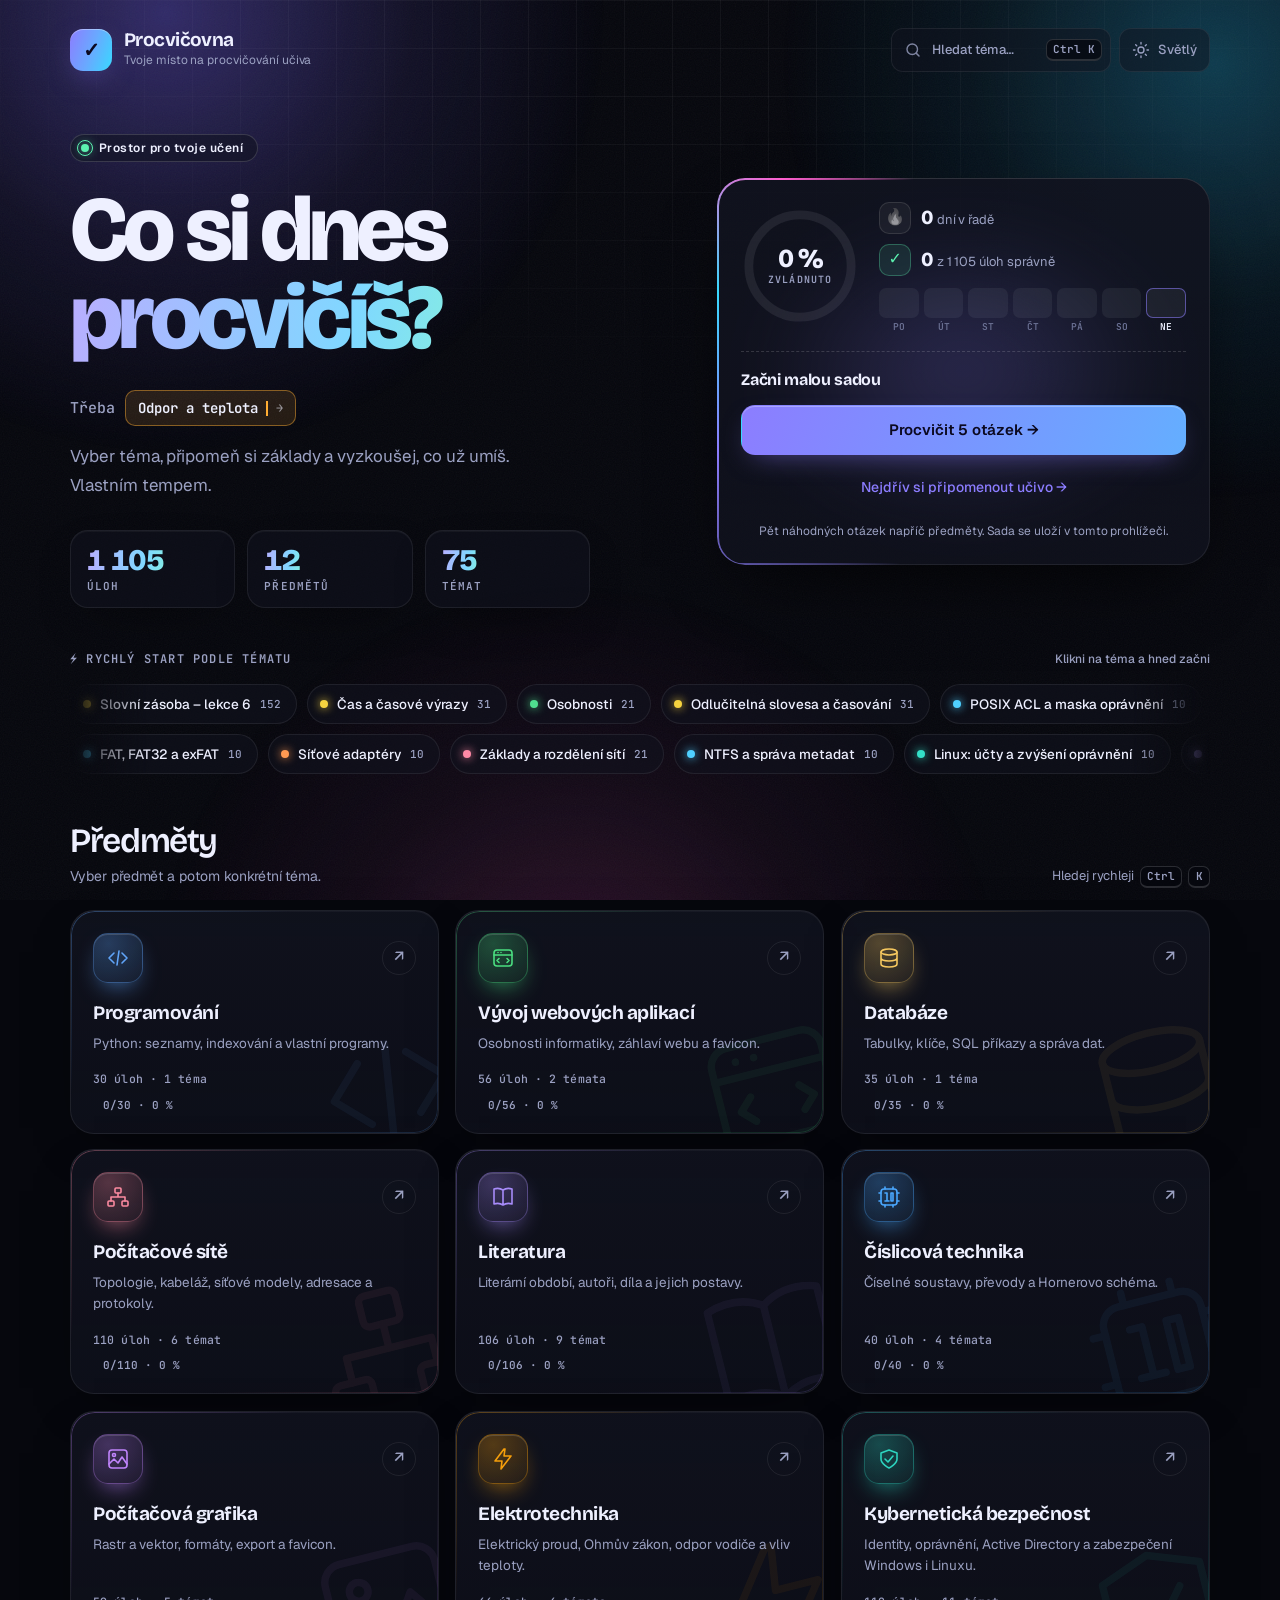
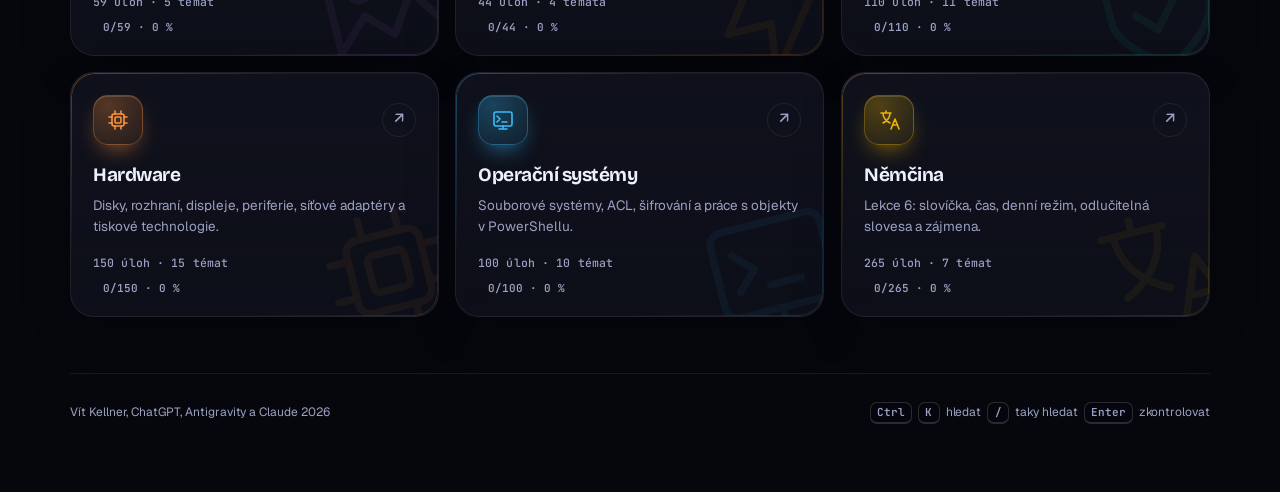
==== index.html @ 478e9e3a "Redesign: vzhled Aurora, pokrok, denní série, rychlý start a paleta Ctrl+K - Nový vzhled (appearance" ====
<!doctype html>
<html lang="cs">
<head>
  <meta charset="utf-8">
  <meta name="viewport" content="width=device-width, initial-scale=1">
  <meta name="theme-color" content="#06070d">
  <meta name="description" content="Procvičovna – procvičování školního učiva: programování, sítě, databáze, elektrotechnika, literatura, němčina a další.">
  <meta name="application-name" content="Procvičovna">
  <link rel="icon" href="favicon.svg?v=2" type="image/svg+xml">
  <link rel="preconnect" href="https://fonts.googleapis.com">
  <link rel="preconnect" href="https://fonts.gstatic.com" crossorigin>
  <link href="https://fonts.googleapis.com/css2?family=Bricolage+Grotesque:opsz,wght@12..96,500..800&family=Geist:wght@400..700&family=JetBrains+Mono:wght@400;500;600;700&display=swap" rel="stylesheet">
  <title>Procvičovna</title>
  <style>
    :root{
      --bg:#0d1117; --panel:#141a23; --panel2:#10151d; --code:#090d13; --line:#252d3a; --line2:#36415a;
      --text:#e8ecf2; --muted:#9ba6b6; --accent:#6cb6ff; --ink:#06121f;
      --good:#4cc38a; --bad:#ff7b8a; --warn:#f0c674;
      --good-bg:#0b231c; --good-border:#2a6a51; --bad-bg:#281019; --bad-border:#6b3040;
      --hover:#1b2431; --hover-border:#4a5872; --accent-hover:#8ac6ff; --input-focus:rgba(108,182,255,.15);
      --sans:"IBM Plex Sans",system-ui,-apple-system,"Segoe UI",sans-serif;
      --mono:"JetBrains Mono",ui-monospace,SFMono-Regular,Menlo,Consolas,monospace;
    }
    :root[data-theme="light"]{
      --bg:#f5f7fa; --panel:#ffffff; --panel2:#eef2f7; --code:#f8fafc; --line:#d8dee8; --line2:#b7c1d0;
      --text:#182230; --muted:#5e6a7a; --accent:#2563eb; --ink:#ffffff;
      --good:#16834f; --bad:#c6283d; --warn:#946200;
      --good-bg:#eaf8f0; --good-border:#82caa4; --bad-bg:#fff0f2; --bad-border:#e8a4ae;
      --hover:#f0f4fa; --hover-border:#8ea0b9; --accent-hover:#1d4ed8; --input-focus:rgba(37,99,235,.14);
    }
    .card[data-subject="Programování"]{--subject-color:#60a5fa}.card[data-subject="Vývoj webových aplikací"]{--subject-color:#4ade80}.card[data-subject="Databáze"]{--subject-color:#f6c85f}.card[data-subject="Počítačové sítě"]{--subject-color:#fb8aa0}.card[data-subject="Literatura"]{--subject-color:#a78bfa}.card[data-subject="Číslicová technika"]{--subject-color:#4aa8ff}.card[data-subject="Počítačová grafika"]{--subject-color:#c084fc}.card[data-subject="elektrotechnika"]{--subject-color:#f59e0b}
    *{box-sizing:border-box}
    html{scroll-behavior:smooth}
    body{margin:0;background:var(--bg);color:var(--text);font:400 16px/1.6 var(--sans);min-height:100vh;-webkit-font-smoothing:antialiased;-webkit-text-size-adjust:100%}
    button,input,select,textarea{font:inherit;color:inherit}
    :focus-visible{outline:2px solid var(--accent);outline-offset:2px}
    button{cursor:pointer;border:1px solid var(--line2);background:var(--panel);border-radius:10px;padding:9px 15px;font-weight:500;transition:background .15s,border-color .15s;touch-action:manipulation}
    button:hover{background:var(--hover);border-color:var(--hover-border)}
    button.primary{background:var(--accent);border-color:var(--accent);color:var(--ink);font-weight:600}
    button.primary:hover{background:var(--accent-hover)}
    button.ghost{background:transparent}
    .wrap{max-width:960px;margin:0 auto;padding:24px 20px 60px}
    .topbar{display:flex;align-items:center;justify-content:space-between;gap:16px;margin-bottom:28px}
    .brand{display:flex;align-items:center;gap:12px;cursor:pointer}
    .brand-mark{width:38px;height:38px;border-radius:10px;display:grid;place-items:center;background:var(--accent);color:var(--ink);font:700 15px var(--mono)}
    .brand-name{font-size:18px;font-weight:600}.brand-sub{font-size:13px;color:var(--muted)}
    .hero{padding:32px 0 8px}
    .hero h1{font-size:clamp(30px,5vw,46px);line-height:1.1;letter-spacing:-.02em;font-weight:600;margin:0 0 14px;max-width:20ch}
    .hero p{font-size:17px;color:var(--muted);max-width:56ch;margin:0}
    .hero-actions{margin-top:22px}
    .stats{display:flex;gap:28px;flex-wrap:wrap;margin-top:26px;padding-top:20px;border-top:1px solid var(--line)}
    .stat strong{font:600 26px var(--mono);margin-right:8px}.stat span{font-size:14px;color:var(--muted)}
    .section{margin-top:34px}.section-head{margin-bottom:14px}.section h2{margin:0;font-size:20px;font-weight:600}.section-head p{margin:4px 0 0;color:var(--muted);font-size:14px}
    .cards{display:grid;grid-template-columns:repeat(auto-fit,minmax(260px,1fr));gap:14px}
    .card{text-align:left;border:1px solid var(--line);border-top:3px solid var(--subject-color, var(--accent));background:var(--panel);border-radius:14px;padding:20px;display:block;width:100%;transition:border-color .15s,background .15s,transform .15s}
    .card:hover{border-color:var(--subject-color, var(--accent));background:var(--panel);transform:translateY(-1px)}
    .card-icon{font:600 20px var(--mono);color:var(--subject-color, var(--accent));margin-bottom:12px}
    .card-meta{color:var(--muted)}
    .card h3{margin:0;font-size:18px;font-weight:600}.card p{margin:6px 0 0;color:var(--muted);font-size:14px;font-weight:400}.card .card-meta{margin-top:14px;font-size:13px;color:var(--muted);font-weight:400}
    .hidden{display:none!important}
    .study-shell{border:1px solid var(--line);border-radius:14px;background:var(--panel2);overflow:visible}
    .study-header{padding:20px;border-bottom:1px solid var(--line);background:var(--panel)}
    .crumbs{display:flex;align-items:center;gap:8px;flex-wrap:wrap;color:var(--muted);font-size:13px;margin-bottom:8px}.crumbs strong{color:var(--text);font-weight:500}.crumbs .sep{opacity:.5}
    .study-title h2{margin:0;font-size:24px;font-weight:600}.study-title p{margin:4px 0 0;color:var(--muted);font-size:14px}
    .filters{display:grid;grid-template-columns:repeat(auto-fit,minmax(170px,1fr));gap:10px;margin-top:16px}
    select{background:var(--code);border:1px solid var(--line2);border-radius:10px;padding:9px 11px}
    .pool-bar{display:flex;gap:10px;align-items:center;flex-wrap:wrap;margin-top:14px}.pool-bar label{font-size:14px;color:var(--muted)}.pool-info{font-size:13px;color:var(--muted);flex-basis:100%}
    .tools{display:flex;gap:8px;flex-wrap:wrap;margin-top:14px}
    .study-body{padding:20px}
    .empty{padding:56px 20px;text-align:center;color:var(--muted);border:1px dashed var(--line2);border-radius:10px}
    .exercise{border:1px solid var(--line);border-radius:14px;background:var(--panel);margin-bottom:18px}
    .exercise-head{display:flex;justify-content:space-between;gap:14px;padding:16px 20px 12px;align-items:flex-start}
    .exercise-number{color:var(--muted);font-size:13px;margin-bottom:2px}
    .exercise-body{padding:0 20px 20px}
    .question-figure{margin:16px 0 18px;padding:10px;border:1px solid var(--line);border-radius:12px;background:var(--code)}.question-figure img{display:block;width:100%;max-width:100%;height:auto;border-radius:8px}.question-figure figcaption{margin-top:8px;color:var(--muted);font-size:12px;line-height:1.45}
    .question{font-size:16.5px;line-height:1.8;white-space:pre-wrap;max-width:68ch}
    code{font-family:var(--mono);font-size:.88em;background:var(--code);border:1px solid var(--line);border-radius:6px;padding:1px 6px;color:#cfe6ff;white-space:pre-wrap}
    pre.code-block{font:13.5px/1.6 var(--mono);background:var(--code);border:1px solid var(--line);border-radius:10px;padding:12px 14px;margin:10px 0;overflow-x:auto;white-space:pre}
    .answer-input{width:100%;min-height:110px;margin-top:16px;background:var(--code);border:1px solid var(--line2);border-radius:10px;padding:12px 14px;resize:vertical}
    input.answer-input{min-height:0}
    .answer-input:focus{border-color:var(--accent);outline:none;box-shadow:0 0 0 3px var(--input-focus)}
    .code{font-family:var(--mono);font-size:14px;line-height:1.65;tab-size:4}

    .choices{display:grid;gap:8px;margin-top:16px;max-width:68ch}
    .choice{display:flex;gap:12px;align-items:flex-start;padding:11px 14px;border:1px solid var(--line);border-radius:10px;background:var(--panel2);cursor:pointer;transition:border-color .15s}
    .choice:hover{border-color:var(--line2)}.choice:has(input:checked){border-color:var(--accent);background:color-mix(in srgb, var(--accent) 9%, var(--panel2))}
    .scenario-box{margin-top:16px;max-width:760px;padding:14px 16px;border:1px solid var(--line2);border-left:3px solid var(--accent);border-radius:12px;background:var(--panel2);line-height:1.7}
    .diagnostic-list,.classification-list,.compare-list{display:grid;gap:10px;margin-top:16px;max-width:820px}
    .diagnostic-item{display:flex;gap:12px;align-items:flex-start;padding:12px 14px;border:1px solid var(--line);border-radius:10px;background:var(--panel2);cursor:pointer}
    .diagnostic-item:hover{border-color:var(--line2)}.diagnostic-item:has(input:checked){border-color:var(--accent);background:color-mix(in srgb, var(--accent) 9%, var(--panel2))}.diagnostic-item input{margin-top:4px;accent-color:var(--accent)}.diagnostic-item span{display:grid;gap:4px}.diagnostic-item small{color:var(--muted);line-height:1.5}
    .classification-item{padding:12px 14px;border:1px solid var(--line);border-radius:10px;background:var(--panel2)}.classification-label{font-weight:600;margin-bottom:10px}.classification-categories{display:flex;gap:7px;flex-wrap:wrap}.classification-pick{min-height:38px;padding:7px 11px}.classification-pick.active{border-color:var(--accent);background:color-mix(in srgb, var(--accent) 11%, var(--panel2));box-shadow:0 0 0 2px color-mix(in srgb, var(--accent) 18%, transparent)}
    .compare-row{display:grid;grid-template-columns:minmax(0,1.3fr) minmax(280px,1fr);gap:12px;align-items:stretch;padding:12px;border:1px solid var(--line);border-radius:10px;background:var(--panel2)}.compare-criterion{display:flex;align-items:center;line-height:1.55}.compare-options{display:grid;grid-template-columns:1fr 1fr;gap:8px}.compare-options .choice{margin:0;align-items:center;min-height:42px}.image-choice-note{margin-top:12px;color:var(--muted);font-size:13px}.visual-choices{max-width:820px}
    .choice input{accent-color:var(--accent);margin-top:5px}
    .output{margin-top:12px;border-radius:10px;border:1px solid var(--line);background:var(--code);padding:11px 14px;white-space:pre-wrap;min-height:48px;font:13px/1.6 var(--mono);color:var(--muted)}
    .output.ok{border-color:var(--good-border);background:var(--good-bg);color:var(--good)}.output.bad{border-color:var(--bad-border);background:var(--bad-bg);color:var(--bad)}
    .tag{display:inline-block;font-size:12px;padding:2px 9px;border-radius:999px;border:1px solid var(--line2);color:var(--muted);margin:8px 6px 0 0}
    .type-tag{margin:0;white-space:nowrap}
    details{margin-top:14px}summary{cursor:pointer;color:var(--muted);font-size:14px}summary:hover{color:var(--text)}
    .hint{color:var(--warn)}
    .solution-box>summary{color:var(--good);font-weight:500}
    .solution-box .solution{margin-top:10px}
    .sol-label{font-size:13px;color:var(--muted);margin:12px 0 4px}.sol-label:first-child{margin-top:0}
    .solution pre.code-block{margin:4px 0 0}
    .solution{margin-top:8px;padding:12px 14px;border-radius:10px;background:var(--panel2);border-left:3px solid var(--good);line-height:1.7;max-width:68ch}
    .small{font-size:14px;color:var(--muted);line-height:1.7;max-width:68ch}
    .row{display:flex;gap:8px;flex-wrap:wrap;align-items:center}
    .toast{position:fixed;bottom:20px;right:20px;background:var(--panel);border:1px solid var(--line2);border-radius:10px;padding:10px 14px;display:none;z-index:20}
    footer{padding:28px 0 8px;color:var(--muted);font-size:13px;text-align:center}
    .multi-list,.match-grid,.order-wrap{display:grid;gap:9px;margin-top:16px;max-width:760px}
    .multi-list .choice{margin:0}
    .match-row{display:grid;grid-template-columns:minmax(0,1fr) minmax(190px,1fr);gap:10px;align-items:center;padding:10px 12px;border:1px solid var(--line);border-radius:10px;background:var(--panel2)}
    @media (max-width:760px){.compare-row{grid-template-columns:1fr}.compare-options{grid-template-columns:1fr}.classification-categories{display:grid;grid-template-columns:repeat(2,minmax(0,1fr))}.classification-pick{width:100%}.diagnostic-item{padding:11px 12px}}
    .match-left{font-weight:500}.match-row select{width:100%;min-height:42px}
    .order-palette{display:flex;gap:8px;flex-wrap:wrap}
    .order-pick{background:var(--panel2);min-height:42px}.order-pick.used{opacity:.45;cursor:default}
    .order-selected{display:flex;gap:8px;flex-wrap:wrap;min-height:50px;padding:10px;border:1px dashed var(--line2);border-radius:10px;background:var(--code);align-items:center}
    .order-chip{display:inline-flex;align-items:center;gap:7px;border:1px solid var(--line2);border-radius:999px;padding:6px 10px;background:var(--panel);font-size:14px}
    .order-chip button{padding:2px 7px;border-radius:999px;background:transparent;min-width:30px;min-height:30px}
    .order-empty{color:var(--muted);font-size:14px}
    .conversion-panel{margin-top:16px;max-width:680px;padding:14px;border:1px solid var(--line);border-radius:12px;background:var(--panel2)}
    .conversion-direction{display:flex;align-items:baseline;gap:10px;flex-wrap:wrap;margin-bottom:10px;font-size:16px}
    .conversion-direction code{font-size:1.1em}
    .conversion-direction sub{font-family:var(--mono);font-size:.8em;color:var(--muted);margin-left:-7px}
    .conversion-direction span{color:var(--accent);font-size:1.25em}
    .conversion-direction strong{font-weight:500;color:var(--muted)}
    .settings-shell{margin-top:14px;border:1px solid var(--line);border-radius:12px;background:var(--panel2)}
    .settings-summary{display:flex;align-items:center;justify-content:space-between;gap:12px;padding:11px 12px;border-radius:12px;background:var(--panel2);font-size:14px;font-weight:600;list-style:none;cursor:pointer}
    .settings-summary::-webkit-details-marker{display:none}
    .settings-summary .filter-count{color:var(--muted);font-weight:400;font-size:12px}
    .settings-shell .filter-chevron{transition:transform .15s ease}
    .settings-shell[open] .filter-chevron{transform:rotate(180deg)}
    .settings-content{padding:0 12px 12px}
    .filters{margin-top:10px}
    .pool-bar{margin-top:10px;padding-top:10px;border-top:1px solid var(--line)}
    .pool-label-wrap{display:flex;align-items:baseline;justify-content:space-between;gap:10px;min-width:0}
    .pool-controls{display:flex;gap:8px;align-items:center;flex-wrap:wrap;margin-top:8px}
    .pool-controls select{min-width:170px}
    .pool-info{font-size:12px;color:var(--muted);flex:1 1 auto;text-align:right}
    .session-progress{margin-top:12px;padding:11px 12px;border:1px solid var(--line);border-radius:12px;background:var(--panel2);position:sticky;top:10px;z-index:15;box-shadow:0 4px 14px rgba(0,0,0,.07)}
    .session-progress-head{display:flex;align-items:center;justify-content:space-between;gap:10px;font-size:13px;color:var(--muted);margin-bottom:7px}
    .session-progress-head strong{font:600 13px var(--mono);color:var(--text)}
    .progress-track{height:8px;border-radius:999px;background:var(--code);overflow:hidden;border:1px solid var(--line)}
    .progress-fill{display:block;height:100%;width:0;border-radius:999px;background:var(--accent);transition:width .2s ease}
    .mode-group{flex:0 0 auto}
    .mode-button{font-weight:600}
    .mode-button small{display:block;margin-top:3px;font-size:11px;font-weight:400;opacity:.8}.mode-button.active small{color:rgba(6,18,31,.74);opacity:1}
    .set-stats-score{display:flex;align-items:center;gap:14px}
    .set-stats-score-ring{width:72px;height:72px;flex:0 0 72px;border-radius:50%;display:grid;place-items:center;background:conic-gradient(var(--accent) calc(var(--score, 0) * 1%), var(--code) 0);position:relative}
    .set-stats-score-ring::after{content:"";position:absolute;inset:7px;border-radius:50%;background:var(--panel)}
    .set-stats-score-ring strong{position:relative;z-index:1;font:600 13px var(--mono)}
    .set-stats-actions{display:flex;gap:8px;flex-wrap:wrap;margin-top:14px}
    .set-stats-actions button{min-height:42px}
    .mode-bar{display:flex;align-items:center;gap:8px;flex-wrap:wrap;margin-top:14px;padding:10px 12px;border:1px solid var(--line);border-radius:12px;background:var(--panel2)}
    .mode-label{color:var(--muted);font-size:14px;font-weight:500;margin-right:2px}.mode-group{display:flex;gap:4px;padding:3px;border-radius:10px;background:var(--code);border:1px solid var(--line)}
    .mode-button{min-height:46px;padding:7px 13px;background:transparent;border-color:transparent;display:flex;flex-direction:column;align-items:flex-start;justify-content:center;line-height:1.15}.mode-button small{display:block;margin-top:3px;font-size:11px;font-weight:400;color:var(--muted)}.mode-button.active{background:var(--accent);color:var(--ink);border-color:var(--accent);font-weight:600}.mode-button:hover{background:var(--hover)}.mode-button.active:hover{background:var(--accent-hover)}
    .mode-hint{color:var(--muted);font-size:13px;line-height:1.45;flex:1 1 320px}
    .difficulty-tag{font-weight:500}.difficulty-1{border-color:#3f6655;color:#8fd8b2}.difficulty-2{border-color:#415b6f;color:#9fc7e8}.difficulty-3{border-color:#6b5e32;color:#e1c778}.difficulty-4{border-color:#704739;color:#f0a98c}.difficulty-5{border-color:#703b4a;color:#ff9fb0}
    .test-mode details:has(> .hint),.test-mode .solution-box{display:none}.test-mode .exercise{border-color:#314158}
    .set-stats{margin:18px 0 4px;padding:18px;border:1px solid var(--line2);border-radius:14px;background:linear-gradient(180deg,var(--panel),var(--panel2))}
    .search-row{display:flex;gap:8px;align-items:center;margin-top:14px}
    .search-label{font-size:13px;color:var(--muted);font-weight:500;white-space:nowrap}
    .search-input{width:100%;min-height:44px;background:var(--code);border:1px solid var(--line2);border-radius:10px;padding:9px 12px}
    .search-input:focus{border-color:var(--accent);outline:none;box-shadow:0 0 0 3px var(--input-focus)}
    .code-editor{display:grid;grid-template-columns:48px minmax(0,1fr);margin-top:16px;border:1px solid var(--line2);border-radius:10px;background:var(--code);overflow:hidden;min-height:290px}
    .code-gutter{padding:13px 10px 13px 8px;border-right:1px solid var(--line);background:color-mix(in srgb, var(--code) 82%, var(--panel));color:var(--muted);text-align:right;font:12px/1.65 var(--mono);user-select:none;overflow:hidden;white-space:pre;min-width:48px}
    .code-surface{position:relative;min-width:0;height:290px;overflow:hidden}
    .code-highlight{position:absolute;left:0;top:0;margin:0;padding:13px 14px;font:14px/1.65 var(--mono);white-space:pre;width:max-content;min-width:100%;pointer-events:none;transform:translate3d(0,0,0);tab-size:4;color:var(--text)}
    .code-editor textarea.code{position:relative;display:block;width:100%;height:290px;min-height:0;margin:0;border:0;border-radius:0;background:transparent;color:transparent;-webkit-text-fill-color:transparent;caret-color:var(--text);padding:13px 14px;font:14px/1.65 var(--mono);white-space:pre;overflow:auto;resize:none;tab-size:4;z-index:1}
    .code-editor textarea.code:focus{outline:none;box-shadow:none}
    .tok-kw{color:#8b5cf6;font-weight:600}.tok-str{color:#0f766e}.tok-num{color:#b45309}.tok-comment{color:var(--muted);font-style:italic}.tok-fn{color:#2563eb}.tok-builtin{color:#b91c1c}.tok-op{color:#7c3aed}
    :root:not([data-theme="light"]) .tok-kw{color:#c792ea}:root:not([data-theme="light"]) .tok-str{color:#a5d6ff}:root:not([data-theme="light"]) .tok-num{color:#f2cc60}:root:not([data-theme="light"]) .tok-fn{color:#79c0ff}:root:not([data-theme="light"]) .tok-builtin{color:#ffab70}:root:not([data-theme="light"]) .tok-op{color:#d2a8ff}
    .mobile-check-bar{display:none}
    .failure-action strong{font:600 13px var(--mono)}
    .set-stats-head{display:flex;justify-content:space-between;align-items:flex-start;gap:16px}.set-stats-head h3{margin:2px 0 0;font:600 36px/1 var(--mono);letter-spacing:-.03em}.set-stats-head p{margin:8px 0 0;color:var(--muted);font-size:14px}.eyebrow{font-size:12px;letter-spacing:.06em;text-transform:uppercase;color:var(--muted)}
    .set-stats-mode{display:inline-flex;align-items:center;min-height:34px;padding:5px 10px;border-radius:999px;border:1px solid var(--line2);color:var(--muted);font-size:12px}
    .stats-topic-list{display:grid;gap:7px;margin-top:16px}.stats-topic-row{display:grid;grid-template-columns:minmax(0,1fr) auto;gap:3px 12px;padding:10px 12px;border-radius:10px;border:1px solid var(--line);background:var(--code)}.stats-topic-row span{font-weight:500}.stats-topic-row strong{font:600 13px var(--mono);align-self:center}.stats-topic-row small{grid-column:1/-1;color:var(--muted);font-size:12px}.stats-local-note{margin-top:12px;color:var(--muted);font-size:12px}
    @media (max-width:760px){.settings-shell{margin-top:12px}.settings-summary{padding:11px 12px}.settings-shell[open] .settings-content{padding-top:0}.mode-bar{display:grid;grid-template-columns:1fr;align-items:stretch}.mode-group{display:grid;grid-template-columns:1fr 1fr}.mode-button{width:100%;min-height:48px}.mode-hint{font-size:12px}.set-stats{padding:14px}.set-stats-head{align-items:flex-start}.set-stats-head h3{font-size:30px}.stats-topic-row{grid-template-columns:1fr}.stats-topic-row strong{grid-row:2;justify-self:start}.stats-topic-row small{grid-row:3}.set-stats-score{gap:10px}.set-stats-score-ring{width:62px;height:62px;flex-basis:62px}.set-stats-actions{display:grid;grid-template-columns:1fr}.set-stats-actions button{width:100%}}
    @media (max-width:760px){.match-row{grid-template-columns:1fr}.order-palette{display:grid;grid-template-columns:1fr 1fr}.order-pick{width:100%}}
    /* Mobilní rozvržení: cílově pohodlné ovládání prstem a bez horizontálního přetékání. */
    @media (max-width:760px){
      .wrap{padding: max(14px, env(safe-area-inset-top)) 12px calc(40px + env(safe-area-inset-bottom))}
      .topbar{align-items:flex-start;flex-wrap:wrap;gap:12px;margin-bottom:20px}
      .brand{min-width:0}
      .brand-mark{width:36px;height:36px;flex:0 0 36px}
      .brand-sub{font-size:12px;line-height:1.35}
      .topbar>.row{width:100%;gap:8px}
      .topbar>.row button{flex:1 1 0;min-height:44px}
      .hero{padding:18px 0 4px}
      .hero h1{font-size:clamp(28px,8vw,38px);max-width:none}
      .hero p{font-size:16px}
      .hero-actions{margin-top:18px}
      .hero-actions button{width:100%;min-height:46px}
      .stats{gap:16px 28px;margin-top:22px;padding-top:16px}
      .stat strong{font-size:22px}
      .cards{grid-template-columns:1fr;gap:10px}
      .card{padding:17px;min-height:112px}
      .study-shell{border-radius:12px}
      .study-header{padding:14px}
      .session-progress{top:8px}
      .crumbs{gap:5px;font-size:12px;margin-bottom:10px}
      .study-title h2{font-size:21px;line-height:1.25}
      .study-title p{font-size:13px;line-height:1.45}
      .filters{grid-template-columns:1fr;gap:8px;margin-top:14px}
      select{width:100%;min-height:44px;padding:10px 12px}
      .pool-bar{display:block;margin-top:12px}
      .pool-label-wrap{display:block}
      .pool-bar label{font-size:13px}
      .pool-controls{display:grid;grid-template-columns:1fr;gap:8px}
      .pool-controls select,#newSession{width:100%;min-height:44px}
      .pool-info{display:block;margin-top:4px;font-size:12px;line-height:1.45;text-align:left}
      .tools{display:grid;grid-template-columns:1fr;gap:8px;margin-top:12px}
      .tools button{width:100%;min-height:44px}
      .study-body{padding:10px}
      .exercise{border-radius:12px;margin-bottom:12px}
      .exercise-head{display:block;padding:13px 13px 10px}
      .exercise-head>div:first-child{min-width:0}
      .exercise-number{font-size:12px;line-height:1.45;overflow-wrap:anywhere}
      .type-tag{display:inline-block;margin-top:8px}
      .exercise-body{padding:0 13px 14px}
      .question{font-size:16px;line-height:1.65;max-width:none;overflow-wrap:anywhere}
      .answer-input{font-size:16px;min-height:120px;padding:12px;margin-top:14px}
      input.answer-input{min-height:44px}
      .code{font-size:13px;line-height:1.6;min-height:240px;white-space:pre;overflow:auto;resize:vertical;tab-size:4}
      .choices{max-width:none;gap:8px;margin-top:14px}
      .conversion-panel{max-width:none;padding:12px}
      .conversion-direction{gap:8px;font-size:15px}
      .conversion-input{min-height:46px;margin-top:8px;font-family:var(--mono);letter-spacing:.02em}
      .choice{min-height:46px;padding:11px 12px;gap:10px;align-items:center}
      .order-chip button{min-width:36px;min-height:36px;padding:4px 9px}
      .choice input{width:18px;height:18px;flex:0 0 auto;margin:0}
      .choice span{overflow-wrap:anywhere}
      .row{gap:8px}
      .row button{min-height:44px;flex:1 1 180px}
      .output{font-size:12px;line-height:1.55;padding:10px 12px;overflow-wrap:anywhere;word-break:break-word}
      pre.code-block{font-size:12px;line-height:1.55;padding:10px 12px;max-width:100%;overflow:auto}
      .solution{max-width:none;padding:11px 12px;overflow-wrap:anywhere}
      .small{font-size:13px;max-width:none}
      .tag{font-size:11px;padding:2px 8px}
      .toast{left:12px;right:12px;bottom:calc(82px + env(safe-area-inset-bottom));z-index:60;text-align:center}
      footer{padding:22px 0 6px;font-size:12px}
    }
    @media (max-width:760px){
      html{scroll-padding-bottom:calc(92px + env(safe-area-inset-bottom))}
      .search-row{display:block;margin-top:12px}.search-label{display:block;margin-bottom:6px}.search-input{min-height:46px}
      .code-editor{grid-template-columns:38px minmax(0,1fr);min-height:250px}.code-gutter{min-width:38px;padding-left:4px;padding-right:7px;font-size:11px}.code-surface{height:250px}.code-highlight,.code-editor textarea.code{height:250px;font-size:12.5px;line-height:1.6;padding:12px 11px}.code-editor textarea.code{tab-size:4}
      .mobile-check-bar{position:fixed;left:0;right:0;bottom:0;z-index:50;display:flex;align-items:center;gap:10px;padding:10px 12px max(10px, env(safe-area-inset-bottom));background:color-mix(in srgb, var(--panel) 92%, transparent);border-top:1px solid var(--line2);box-shadow:0 -8px 24px rgba(0,0,0,.09);backdrop-filter:blur(8px)}
      .mobile-check-bar.hidden{display:none!important}.mobile-check-context{min-width:0;flex:1;color:var(--muted);font-size:12px;white-space:nowrap;overflow:hidden;text-overflow:ellipsis}.mobile-check-bar button{min-height:46px;min-width:142px}
      body.mobile-study-active{padding-bottom:calc(76px + env(safe-area-inset-bottom))}
    }

    @media (max-width:380px){
      .wrap{padding-left:9px;padding-right:9px}
      .study-header{padding:12px}
      .study-body{padding:8px}
      .exercise-head{padding:12px 11px 9px}
      .exercise-body{padding:0 11px 13px}
      .hero h1{font-size:27px}
      .row button{flex-basis:100%}
    }
    @media (prefers-reduced-motion:reduce){*{transition:none!important;scroll-behavior:auto!important}}
  </style>
  <link rel="stylesheet" href="study-guides.css?v=1">
  <link rel="stylesheet" href="study-ux.css?v=1">
  <link rel="stylesheet" href="appearance.css?v=3">
</head>
<body>
  <div class="bg-fx" aria-hidden="true"><div class="aurora a1"></div><div class="aurora a2"></div><div class="aurora a3"></div><div class="bg-grid"></div><div class="bg-noise"></div></div>
  <div class="cursor-glow" aria-hidden="true"></div>
  <div class="wrap">
    <header class="topbar">
      <div class="brand" id="brandHome" role="button" tabindex="0" aria-label="Domů">
        <div class="brand-mark">✓</div>
        <div><div class="brand-name">Procvičovna</div><div class="brand-sub">Tvoje místo na procvičování učiva</div></div>
      </div>
      <div class="row no-print"><button id="paletteOpen" class="ghost search-trigger" type="button" aria-label="Hledat předměty, témata a přehledy (Ctrl+K)" aria-haspopup="dialog"><svg viewBox="0 0 24 24" width="18" height="18" fill="none" stroke="currentColor" stroke-width="1.9" stroke-linecap="round" aria-hidden="true"><circle cx="11" cy="11" r="7"/><path d="m20 20-3.5-3.5"/></svg><span class="search-text">Hledat téma…</span><span class="kbd">Ctrl K</span></button><button id="themeToggle" class="ghost" type="button" aria-pressed="false" aria-label="Přepnout motiv">☀ Světlý motiv</button><button id="homeBtn" class="ghost hidden">← Úvodní nabídka</button><button id="resetProgress" class="ghost hidden">Vymazat odpovědi</button></div>
    </header>

    <main>
      <section id="homeView">
        <div class="hero">
          <div class="hero-intro">
            <p class="hero-eyebrow"><span class="live-dot" aria-hidden="true"></span>Prostor pro tvoje učení</p>
            <h1>Co si dnes<br><span class="grad-text">procvičíš?</span></h1>
            <p class="hero-rotator"><span>Třeba</span><button type="button" id="heroRotator" class="rotator-word" aria-label="Procvičit navržené téma"><span id="heroRotatorText">Ohmův zákon</span><span class="caret" aria-hidden="true"></span><span class="go" aria-hidden="true">→</span></button></p>
            <p class="hero-lead">Vyber téma, připomeň si základy a vyzkoušej, co už umíš. Vlastním tempem.</p>
            <div class="stats" aria-label="Obsah procvičovny">
              <div class="stat"><strong id="homeExercises">0</strong><span>úloh</span></div>
              <div class="stat"><strong id="homeSubjects">0</strong><span>předmětů</span></div>
              <div class="stat"><strong id="homeTopics">0</strong><span>témat</span></div>
            </div>
          </div>
          <div class="start-panel">
            <div class="player" aria-label="Tvůj pokrok v tomto prohlížeči">
              <div class="player-ring">
                <svg viewBox="0 0 120 120" aria-hidden="true"><defs><linearGradient id="ringGrad" x1="0" y1="0" x2="1" y2="1"><stop class="s1" offset="0"/><stop class="s2" offset=".6"/><stop class="s3" offset="1"/></linearGradient></defs><circle class="ring-bg" cx="60" cy="60" r="52"/><circle class="ring-fg" id="masteryRingFg" cx="60" cy="60" r="52" pathLength="100"/></svg>
                <div class="ring-center"><strong id="masteryPercent">0 %</strong><span>zvládnuto</span></div>
              </div>
              <div class="player-side">
                <div class="player-stat streak cold" id="streakStat"><span class="player-icon" aria-hidden="true"><span>🔥</span></span><div><strong id="streakDays">0</strong> <span id="streakLabel">dní v řadě</span></div></div>
                <div class="player-stat check"><span class="player-icon" aria-hidden="true">✓</span><div><strong id="masteredCount">0</strong> <span>z <span id="masteredTotal">0</span> úloh správně</span></div></div>
                <div class="week" id="weekActivity" role="img" aria-label="Aktivita za posledních 7 dní"></div>
              </div>
            </div>
            <p class="start-panel-label" id="startPanelLabel">Začni malou sadou</p>
            <div class="hero-actions quick-actions"><button class="primary" id="continueBtn" disabled>Pokračovat v sadě</button><button class="primary" id="quickPractice">Procvičit 5 otázek →</button><button type="button" id="quickErrors" disabled>Procvičit chyby</button><button type="button" id="openGuides" class="ghost">Nejdřív si připomenout učivo →</button></div>
            <p id="resumeHint" class="small">Rozpracovaná sada se ukládá v tomto prohlížeči.</p>
          </div>
        </div>

        <section class="topic-strip" aria-labelledby="stripTitle">
          <div class="strip-head"><span id="stripTitle">⚡ Rychlý start podle tématu</span><span class="strip-hint">Klikni na téma a hned začni</span></div>
          <div class="marquee" id="topicMarquee"></div>
        </section>

        <section class="section">
          <div class="section-head"><div><h2>Předměty</h2><p>Vyber předmět a potom konkrétní téma.</p></div><span class="head-hint">Hledej rychleji <span class="kbd">Ctrl</span><span class="kbd">K</span></span></div>
          <div class="cards" id="subjectCards"></div>
        </section>
      </section>

      <section id="topicsView" class="hidden" aria-labelledby="topicsHeading">
        <div class="section-head"><div><h1 id="topicsHeading" tabindex="-1">Vyber téma</h1><p id="topicsDescription"></p></div></div>
        <div id="topicCards" class="cards"></div>
      </section>

      <section id="guidesView" class="hidden" aria-labelledby="guidesHeading">
        <div class="section-head guide-heading">
          <div><h1 id="guidesHeading" tabindex="-1">Studijní přehledy</h1><p>Nejdřív si připomeň základy, potom je vyzkoušej v úlohách.</p></div>
          <button type="button" id="returnToStudy" class="hidden">← Zpět k rozpracované sadě</button>
        </div>
        <div id="guideCatalog">
          <div class="guide-filters">
            <div><label for="guideSubject">Předmět</label><select id="guideSubject"><option value="all">Všechny předměty</option></select></div>
            <div><label for="guideSearch">Hledat v přehledech</label><input id="guideSearch" type="search" placeholder="Například Python, SQL nebo převod…"></div>
          </div>
          <p id="guideCount" class="guide-count" role="status"></p>
          <div id="guideCards" class="guide-grid"></div>
        </div>
        <div id="guideDetail" class="hidden">
          <button type="button" id="backToGuides">← Všechny přehledy</button>
          <article id="guideArticle" class="guide-article" aria-labelledby="guideTitle"></article>
        </div>
      </section>

      <section id="studyView" class="study-shell hidden">
        <div class="study-header">
          <div class="crumbs"><span>Procvičovna</span><span class="sep">›</span><strong id="crumbSubject">Předmět</strong><span class="sep">›</span><strong id="crumbTopic">Téma</strong></div>
          <div class="study-title">
            <div><h2 id="exerciseTitle">Procvičování</h2><p id="exerciseMeta">Načítám úlohy…</p><button type="button" id="studyGuidesButton" class="ghost">Připomenout učivo</button></div>
          </div>
          <details id="settingsShell" class="settings-shell no-print">
            <summary class="settings-summary">
              <span>⚙ Nastavení sady</span>
              <span class="row" style="gap:8px"><span id="filterSummaryText" class="filter-count">Všechny úlohy</span><span class="filter-chevron" aria-hidden="true">⌄</span></span>
            </summary>
            <div class="settings-content">
              <div class="search-row">
                <label class="search-label" for="exerciseSearch">Hledat v úlohách</label>
                <input id="exerciseSearch" class="search-input" type="search" autocomplete="off" spellcheck="false" placeholder="Hledej podle otázky, názvu nebo tématu…">
              </div>
              <div class="filters">
                <select id="filterSubject" aria-label="Předmět"><option value="all">Všechny předměty</option></select>
                <select id="filterTopic" aria-label="Téma"><option value="all">Všechna témata</option></select>
                <select id="filterSubtopic" aria-label="Podtéma"><option value="all">Všechna podtémata</option></select>
                <select id="filterType" aria-label="Typ úlohy"><option value="all">Všechny typy</option><option value="choice">Výběr</option><option value="multi">Více správných</option><option value="match">Párování</option><option value="order">Řazení</option><option value="scenario">Scénář</option><option value="diagnostic">Diagnostika</option><option value="classification">Třídění</option><option value="compare">Porovnání</option><option value="image-choice">Obrázek + výběr</option><option value="text">Textová odpověď</option><option value="code">Kód</option><option value="fill">Doplňování</option><option value="number">Výpočet</option><option value="conversion">Převod soustavy</option></select>
                <select id="filterDifficulty" aria-label="Obtížnost"><option value="all">Všechny obtížnosti</option><option value="1">1 · Velmi lehká</option><option value="2">2 · Lehká</option><option value="3">3 · Střední</option><option value="4">4 · Těžká</option><option value="5">5 · Velmi těžká</option></select>
              </div>
              <div class="pool-bar">
                <div class="pool-label-wrap"><label for="sessionSize">Velikost nové sady</label><span id="poolInfo" class="pool-info">Otázky se losují z aktuálního poolu.</span></div>
                <div class="pool-controls">
                  <select id="sessionSize" aria-label="Velikost nové sady">
                    <option value="5">5 otázek</option>
                    <option value="10">10 otázek</option>
                    <option value="15">15 otázek</option>
                    <option value="all" selected>Celý pool</option>
                  </select>
                  <button id="newSession" class="primary">🎲 Nová náhodná sada</button>
                </div>
              </div>
              <div class="tools">
                <button id="showAnswers">Ukázat všechna řešení</button><button id="hideAnswers">Skrýt všechna řešení</button>
                <button type="button" id="generateTasks" class="hidden">✨ Generovat nové příklady</button>
              </div>
            </div>
          </details>
          <div class="mode-bar no-print">
            <span class="mode-label">Režim</span>
            <div class="mode-group" role="group" aria-label="Režim procvičování">
              <button type="button" id="modeLearn" class="mode-button active"><span>📘 Učení</span><small>kontrola hned</small></button>
              <button type="button" id="modeTest" class="mode-button"><span>📝 Test</span><small>výsledek na konci</small></button>
            </div>
            <span id="modeHint" class="mode-hint">Učení: odpověď se vyhodnotí hned a řešení můžeš zobrazit.</span>
          </div>
        </div>
        <div class="session-progress" aria-live="polite">
          <div class="session-progress-head"><span>Průběh sady</span><strong id="sessionProgressText">0 / 0</strong></div>
          <div class="progress-track"><span id="sessionProgressFill" class="progress-fill"></span></div>
          <div class="session-actions"><label for="questionLayout"><span>Zobrazení</span> <select id="questionLayout"><option value="single">Jedna otázka</option><option value="list">Celá sada</option></select></label><button type="button" id="finishSet" class="primary">✓ Zobrazit shrnutí sady</button></div>
        </div>
        <nav id="questionPager" class="question-pager hidden" aria-label="Navigace mezi otázkami"><button type="button" id="previousQuestion">← Předchozí</button><span id="questionPosition" role="status"></span><button type="button" id="nextQuestion">Další →</button></nav>
        <div class="study-body"><div id="exercises"><div class="empty">Tady se zobrazí tvoje procvičování.</div></div></div>
      </section>
    </main>
    <footer><span>Vít Kellner, ChatGPT, Antigravity a Claude 2026</span><span class="footer-keys"><span class="kbd">Ctrl</span><span class="kbd">K</span> hledat <span class="kbd">/</span> taky hledat <span class="kbd">Enter</span> zkontrolovat</span></footer>
  </div>
  <div class="mobile-check-bar hidden" id="mobileCheckBar" aria-live="polite">
    <span id="mobileCheckContext" class="mobile-check-context">Aktivní úloha</span>
    <button type="button" id="mobileCheckButton" class="primary">Zkontrolovat</button>
  </div>
  <div class="toast" id="toast"></div>
  <script src="data/exercises.js?v=16"></script>
  <script src="data/network_exercises.js?v=2"></script>
  <script src="data/literature_exercises.js?v=5"></script>
  <script src="data/cislicova_technika_exercises.js?v=3"></script>
  <script src="data/pocitacova_grafika_exercises.js?v=3"></script>
  <script src="data/elektrotechnika_exercises.js?v=1"></script>
  <script src="data/kyberneticka_bezpecnost_exercises.js?v=1"></script>
  <script src="data/hardware_exercises.js?v=1"></script>
  <script src="data/operacni_systemy_exercises.js?v=1"></script>
  <script src="data/nemcina_exercises.js?v=1"></script>
  <script src="data/study_guides.js?v=6"></script>
  <script src="app.js?v=39"></script>
  <script src="study-ux.js?v=5"></script>
  <script src="study-guides.js?v=3"></script>
  <script src="effects.js?v=1"></script>
</body>
</html>
---- study-guides.css ----
.guide-heading{align-items:flex-start;gap:16px;flex-wrap:wrap}
.guide-heading h1{font-size:clamp(26px,4vw,36px);line-height:1.2;margin:0 0 10px}
.guide-filters{display:grid;grid-template-columns:minmax(180px,1fr) minmax(0,2fr);gap:16px;padding:18px;border:1px solid var(--line);border-radius:14px;background:var(--panel)}
.guide-filters label{display:block;font-size:14px;font-weight:500;margin-bottom:6px}
.guide-filters select,.guide-filters input{width:100%;min-width:0;min-height:44px;padding:9px 12px;background:var(--code);border:1px solid var(--line2);border-radius:10px}
.guide-count,.guide-meta{color:var(--muted);font-size:13px}
.guide-grid{display:grid;grid-template-columns:repeat(2,minmax(0,1fr));gap:16px}
.guide-card{display:flex;flex-direction:column;align-items:flex-start;gap:8px;text-align:left;padding:20px;background:var(--panel);border:1px solid var(--line);border-radius:14px;min-width:0}
.guide-card:hover{border-color:var(--accent)}
.guide-card strong{font-size:20px;line-height:1.3;font-weight:600}
.guide-card p{font-size:14px;font-weight:400;color:var(--muted);margin:0}
.guide-card .guide-read{color:var(--accent);font-size:14px;margin-top:auto;padding-top:10px}
.guide-article{max-width:760px;margin:20px auto 0;padding:clamp(18px,4vw,32px);border:1px solid var(--line);border-radius:16px;background:var(--panel);overflow-wrap:anywhere}
.guide-article h2{font-size:clamp(24px,4vw,32px);line-height:1.25;margin:10px 0 16px}
.guide-article h3{font-size:19px;margin:28px 0 10px}
.guide-article p{margin:10px 0}
.guide-article li{margin:8px 0}
.guide-article ul{padding-left:22px}
.guide-article pre{white-space:pre-wrap;overflow-wrap:anywhere;padding:16px;border:1px solid var(--line);border-radius:10px;background:var(--code);font:13px/1.75 var(--mono)}
.guide-mistake{margin:24px 0;padding:16px;border-left:3px solid var(--warn);border-radius:0 10px 10px 0;background:var(--panel2)}
.guide-mistake h3{margin:0 0 8px}
.guide-actions{border-top:1px solid var(--line);padding-top:20px;display:flex;gap:12px;align-items:center;flex-wrap:wrap}
.guide-actions span{color:var(--muted);font-size:13px}
.guide-source{font-size:13px;padding-top:12px}.guide-source a{color:var(--accent);text-underline-offset:3px}
#studyGuidesButton{margin-top:8px}.test-mode #studyGuidesButton{display:none}
@media(max-width:600px){.guide-filters,.guide-grid{grid-template-columns:1fr}.guide-card{padding:16px}.guide-heading button,.guide-actions button{width:100%}}
@media print{.guide-filters,.guide-actions,#backToGuides,#returnToStudy{display:none}.guide-article{border:0;padding:0;max-width:none}}
---- study-ux.css ----
.quick-actions{display:grid;grid-template-columns:repeat(2,minmax(0,1fr));gap:10px;max-width:620px}
.quick-actions button{min-height:48px;text-align:left}
button:disabled{cursor:default;opacity:.5}
.session-actions{display:flex;align-items:center;justify-content:space-between;gap:12px;margin-top:12px;flex-wrap:wrap}
.session-actions label{display:flex;align-items:center;gap:8px;font-size:13px;color:var(--muted)}
.session-actions select{min-height:44px;padding:8px;border:1px solid var(--line2);border-radius:8px;background:var(--panel);max-width:100%}
.session-actions button{min-height:44px}
.question-pager{display:flex;justify-content:space-between;align-items:center;gap:10px;margin:18px 0}
.question-pager button{min-height:44px}.question-pager span{text-align:center;font-size:13px;color:var(--muted)}
.exercise.question-hidden{display:none!important}
#topicsHeading{font-size:clamp(26px,4vw,36px);line-height:1.25;margin:0 0 10px}
#topicCards .card{min-width:0;overflow-wrap:anywhere}
#topicCards .card h3{line-height:1.35}
@media(max-width:760px){
  .topbar>.row button{font-size:12px;line-height:1.35;padding:8px 6px}
  body:has(#studyView:not(.hidden)) .brand-sub{display:none}
  body:has(#studyView:not(.hidden)) .topbar{gap:8px;margin-bottom:12px}
  .study-header .crumbs{display:none}
  .study-title>div{display:grid;grid-template-columns:minmax(0,1fr) auto;gap:4px 8px;align-items:center}
  .study-title h2{grid-column:1/-1;font-size:20px}
  #studyGuidesButton{font-size:12px;min-height:44px;margin:0;padding:8px}
  .study-header .mode-bar{padding:0;border:0;margin-top:10px;gap:0}
  .study-header .mode-label,.study-header .mode-hint{display:none}
  .session-progress{position:static;box-shadow:none}
  .session-actions{display:grid;grid-template-columns:minmax(0,1fr) minmax(0,1.2fr);align-items:stretch;gap:8px}
  .session-actions label{display:block;font-size:12px}
  .session-actions select{display:block;width:100%;margin-top:3px;font-size:12px}
  .session-actions button{width:100%;font-size:12px;padding:8px;line-height:1.4}
  .question-pager{position:sticky;top:8px;z-index:14;background:var(--panel);border:1px solid var(--line);padding:8px;border-radius:12px;box-shadow:0 3px 12px rgba(0,0,0,.08)}
  .question-pager button{padding:8px 10px;font-size:13px;flex:0 1 auto}
  .question-pager span{flex:1;min-width:0}
  .quick-actions{grid-template-columns:1fr;max-width:none}
  .quick-actions button{width:100%}
  .guide-filters input{font-size:16px}
}
@media print{.session-actions,.question-pager{display:none}.exercise.question-hidden{display:block!important}}
---- appearance.css ----
/* ==========================================================================
   Procvičovna – vzhled „Aurora“.
   Vrstva vzhledu nad základními styly v index.html. Chování a obsah zůstávají
   v samostatných modulech (app.js, study-ux.js, study-guides.js, effects.js).
   ========================================================================== */

/* ---------- Tokeny ---------- */
:root{
  --bg:#06070d;--bg2:#0a0c16;
  --panel:rgba(20,22,40,.72);--panel-solid:#11131f;--panel2:rgba(14,16,30,.66);--code:rgba(6,7,15,.72);
  --line:rgba(255,255,255,.075);--line2:rgba(255,255,255,.15);
  --text:#eef0ff;--muted:#9ba1c2;--faint:#6b7194;
  --accent:#8c7dff;--accent-2:#38d9ff;--accent-3:#ff5fcf;--accent-4:#7dffb5;
  --accent-hover:#a79bff;--ink:#0b0920;
  --accent-glow:rgba(140,125,255,.55);
  --hover:rgba(255,255,255,.055);--hover-border:rgba(255,255,255,.24);--input-focus:rgba(140,125,255,.22);
  --good:#5cf2b0;--good-bg:rgba(20,70,52,.38);--good-border:rgba(92,242,176,.45);
  --bad:#ff7a96;--bad-bg:rgba(90,22,44,.38);--bad-border:rgba(255,122,150,.45);
  --warn:#ffd36e;
  --btn-grad:linear-gradient(110deg,#8c7dff 0%,#6aa8ff 50%,#38d9ff 100%);
  --text-grad:linear-gradient(100deg,#b9adff 0%,#7fd8ff 35%,#8affc8 60%,#ff9be3 85%,#b9adff 100%);
  --surface-shadow:0 1px 0 rgba(255,255,255,.04) inset,0 18px 50px -24px rgba(0,0,0,.65);
  --lift-shadow:0 1px 0 rgba(255,255,255,.06) inset,0 30px 70px -28px rgba(0,0,0,.8);
  --sans:"Geist",ui-sans-serif,system-ui,-apple-system,"Segoe UI",sans-serif;
  --display:"Bricolage Grotesque","Geist",ui-sans-serif,system-ui,sans-serif;
  --mono:"JetBrains Mono",ui-monospace,SFMono-Regular,Menlo,Consolas,monospace;
  --ease:cubic-bezier(.2,.8,.2,1);
  --spring:cubic-bezier(.34,1.56,.64,1);
  color-scheme:dark;
}
:root[data-theme="light"]{
  --bg:#f5f5fb;--bg2:#eceefa;
  --panel:rgba(255,255,255,.78);--panel-solid:#ffffff;--panel2:rgba(246,247,253,.85);--code:rgba(240,242,251,.9);
  --line:rgba(24,26,70,.09);--line2:rgba(24,26,70,.17);
  --text:#14152b;--muted:#5a5f80;--faint:#8a8fab;
  --accent:#5a48ff;--accent-2:#0a9fd6;--accent-3:#e0329f;--accent-4:#0fae6f;
  --accent-hover:#4836f0;--ink:#ffffff;
  --accent-glow:rgba(90,72,255,.35);
  --hover:rgba(24,26,70,.045);--hover-border:rgba(24,26,70,.26);--input-focus:rgba(90,72,255,.16);
  --good:#0d8a57;--good-bg:#e9f9f1;--good-border:#8fd6b4;
  --bad:#c42950;--bad-bg:#fff0f3;--bad-border:#efa6b8;
  --warn:#9a6700;
  --btn-grad:linear-gradient(110deg,#5a48ff 0%,#7a3df5 55%,#9b3be8 100%);
  --text-grad:linear-gradient(100deg,#5a48ff 0%,#0a8fd0 35%,#0fae6f 60%,#d6359e 85%,#5a48ff 100%);
  --surface-shadow:0 1px 2px rgba(24,26,70,.04),0 14px 40px -22px rgba(24,26,70,.22);
  --lift-shadow:0 2px 4px rgba(24,26,70,.04),0 28px 60px -26px rgba(24,26,70,.32);
  color-scheme:light;
}

/* Barvy předmětů – platí pro karty, témata, úlohy i paletu. */
[data-subject="Programování"]{--subject-color:#6fa8ff}
[data-subject="Vývoj webových aplikací"]{--subject-color:#4fe08f}
[data-subject="Databáze"]{--subject-color:#ffcc5c}
[data-subject="Počítačové sítě"]{--subject-color:#ff8aa6}
[data-subject="Literatura"]{--subject-color:#b39bff}
[data-subject="Číslicová technika"]{--subject-color:#4cb4ff}
[data-subject="Počítačová grafika"]{--subject-color:#d08cff}
[data-subject="elektrotechnika"]{--subject-color:#ffad33}
[data-subject="Kybernetická bezpečnost"]{--subject-color:#34e0c8}
[data-subject="Hardware"]{--subject-color:#ff9a52}
[data-subject="Operační systémy"]{--subject-color:#4fd0ff}
[data-subject="Němčina"]{--subject-color:#f5d33f}
:root[data-theme="light"] [data-subject="Programování"]{--subject-color:#2f62c8!important}
:root[data-theme="light"] [data-subject="Vývoj webových aplikací"]{--subject-color:#14865a!important}
:root[data-theme="light"] [data-subject="Databáze"]{--subject-color:#a36a00!important}
:root[data-theme="light"] [data-subject="Počítačové sítě"]{--subject-color:#c23862!important}
:root[data-theme="light"] [data-subject="Literatura"]{--subject-color:#6d45c9!important}
:root[data-theme="light"] [data-subject="Číslicová technika"]{--subject-color:#1874b0!important}
:root[data-theme="light"] [data-subject="Počítačová grafika"]{--subject-color:#9440b8!important}
:root[data-theme="light"] [data-subject="elektrotechnika"]{--subject-color:#b35f00!important}
:root[data-theme="light"] [data-subject="Kybernetická bezpečnost"]{--subject-color:#0b8a7a!important}
:root[data-theme="light"] [data-subject="Hardware"]{--subject-color:#c0560f!important}
:root[data-theme="light"] [data-subject="Operační systémy"]{--subject-color:#0b7fb0!important}
:root[data-theme="light"] [data-subject="Němčina"]{--subject-color:#8f7400!important}

/* ---------- Základ ---------- */
html{background:var(--bg)}
body{background:var(--bg);font-family:var(--sans);font-size:16px;letter-spacing:-.003em;overflow-x:hidden}
::selection{background:color-mix(in srgb,var(--accent) 40%,transparent);color:var(--text)}
:focus-visible{outline:2px solid var(--accent);outline-offset:3px;border-radius:10px}
option{background:var(--panel-solid);color:var(--text)}
.wrap{position:relative;z-index:1;max-width:1180px;padding-top:22px}
h1,h2,h3{font-family:var(--display);font-weight:700;letter-spacing:-.03em}
.kbd{display:inline-flex;align-items:center;justify-content:center;min-width:22px;height:22px;padding:0 6px;font:600 11px/1 var(--mono);color:var(--muted);border:1px solid var(--line2);border-bottom-width:2px;border-radius:7px;background:var(--code)}
.grad-text{display:inline-block;padding:0 .06em .1em 0;background:var(--text-grad);background-size:220% auto;-webkit-background-clip:text;background-clip:text;color:transparent;-webkit-text-fill-color:transparent;animation:grad-pan 9s linear infinite}

/* Scrollbar */
*{scrollbar-width:thin;scrollbar-color:color-mix(in srgb,var(--text) 18%,transparent) transparent}
::-webkit-scrollbar{width:10px;height:10px}::-webkit-scrollbar-thumb{background:color-mix(in srgb,var(--text) 16%,transparent);border-radius:99px;border:3px solid transparent;background-clip:padding-box}

/* ---------- Pozadí ---------- */
.bg-fx{position:fixed;inset:0;z-index:0;pointer-events:none;overflow:hidden;contain:strict}
.aurora{position:absolute;width:70vmax;height:70vmax;border-radius:50%;will-change:transform;opacity:.9}
.aurora.a1{top:-34vmax;left:-22vmax;background:radial-gradient(closest-side,rgba(124,104,255,.42),rgba(124,104,255,.12) 55%,transparent);animation:drift-a 26s ease-in-out infinite alternate}
.aurora.a2{top:-30vmax;right:-30vmax;background:radial-gradient(closest-side,rgba(40,200,255,.30),rgba(40,200,255,.08) 55%,transparent);animation:drift-b 32s ease-in-out infinite alternate}
.aurora.a3{bottom:-44vmax;left:10vw;background:radial-gradient(closest-side,rgba(255,80,200,.20),rgba(255,80,200,.06) 55%,transparent);animation:drift-c 38s ease-in-out infinite alternate}
.bg-grid{position:absolute;inset:0;background-image:linear-gradient(rgba(255,255,255,.04) 1px,transparent 1px),linear-gradient(90deg,rgba(255,255,255,.04) 1px,transparent 1px);background-size:48px 48px;-webkit-mask-image:radial-gradient(ellipse 75% 55% at 50% 0%,#000 25%,transparent 78%);mask-image:radial-gradient(ellipse 75% 55% at 50% 0%,#000 25%,transparent 78%)}
.bg-noise{position:absolute;inset:-50%;opacity:.045;background-image:url("data:image/svg+xml,%3Csvg xmlns='http://www.w3.org/2000/svg' width='160' height='160'%3E%3Cfilter id='n'%3E%3CfeTurbulence type='fractalNoise' baseFrequency='.85' numOctaves='3' stitchTiles='stitch'/%3E%3C/filter%3E%3Crect width='100%25' height='100%25' filter='url(%23n)'/%3E%3C/svg%3E")}
.cursor-glow{position:fixed;left:0;top:0;width:640px;height:640px;margin:-320px 0 0 -320px;border-radius:50%;pointer-events:none;z-index:0;background:radial-gradient(closest-side,rgba(140,125,255,.13),transparent);opacity:0;transition:opacity .6s;will-change:transform}
.cursor-glow.on{opacity:1}
:root[data-theme="light"] .aurora{opacity:.75}
:root[data-theme="light"] .aurora.a1{background:radial-gradient(closest-side,rgba(110,90,255,.22),rgba(110,90,255,.06) 55%,transparent)}
:root[data-theme="light"] .aurora.a2{background:radial-gradient(closest-side,rgba(20,180,240,.18),rgba(20,180,240,.05) 55%,transparent)}
:root[data-theme="light"] .aurora.a3{background:radial-gradient(closest-side,rgba(240,70,180,.12),transparent)}
:root[data-theme="light"] .bg-grid{background-image:linear-gradient(rgba(24,26,70,.05) 1px,transparent 1px),linear-gradient(90deg,rgba(24,26,70,.05) 1px,transparent 1px)}
:root[data-theme="light"] .bg-noise{opacity:.03}
:root[data-theme="light"] .cursor-glow{background:radial-gradient(closest-side,rgba(90,72,255,.07),transparent)}

/* ---------- Tlačítka ---------- */
button{border-radius:12px;min-height:44px;line-height:1.35;background:color-mix(in srgb,var(--panel-solid) 72%,transparent);border:1px solid var(--line2);transition:transform .18s var(--ease),background .2s,border-color .2s,box-shadow .25s,color .2s}
button:hover{background:color-mix(in srgb,var(--panel-solid) 55%,var(--hover));border-color:var(--hover-border)}
button:active:not(:disabled){transform:scale(.975)}
button:disabled{box-shadow:none;cursor:not-allowed}
button.ghost{background:transparent}
button.primary,.exercise-body>.row>[data-action^="check-"],.exercise-body>.row>[data-action="show-self-check"],.exercise-body>.row>[data-action="run-code"]{position:relative;background:var(--btn-grad);background-size:180% 100%;background-position:0 0;color:var(--ink);border-color:transparent;font-weight:600;box-shadow:0 10px 28px -12px var(--accent-glow),inset 0 1px 0 rgba(255,255,255,.28);transition:transform .18s var(--ease),background-position .5s var(--ease),box-shadow .3s}
button.primary:hover:not(:disabled),.exercise-body>.row>[data-action^="check-"]:hover,.exercise-body>.row>[data-action="show-self-check"]:hover,.exercise-body>.row>[data-action="run-code"]:hover{background:var(--btn-grad);background-size:180% 100%;background-position:100% 0;border-color:transparent;box-shadow:0 16px 38px -12px var(--accent-glow),inset 0 1px 0 rgba(255,255,255,.32);transform:translateY(-1px)}
button.primary:disabled{opacity:.45}

/* ---------- Horní lišta ---------- */
.topbar{padding:6px 0 0;border-bottom:0;margin-bottom:10px;align-items:center}
.brand{gap:12px}
.brand-mark{position:relative;width:42px;height:42px;border-radius:13px;background:var(--btn-grad);color:var(--ink);font-size:20px;box-shadow:0 10px 30px -10px var(--accent-glow),inset 0 1px 0 rgba(255,255,255,.35);overflow:hidden;transition:transform .4s var(--spring)}
.brand-mark::after{content:"";position:absolute;inset:-40%;background:linear-gradient(115deg,transparent 40%,rgba(255,255,255,.55) 50%,transparent 60%);transform:translateX(-70%);animation:sheen 6s ease-in-out infinite}
.brand:hover .brand-mark{transform:rotate(-8deg) scale(1.06)}
.brand-name{font:700 19px/1.1 var(--display);letter-spacing:-.03em}
.brand-sub{font-size:12px;color:var(--muted)}
.topbar>.row{gap:8px;flex-wrap:nowrap}
.topbar .ghost{border-color:var(--line);background:color-mix(in srgb,var(--panel-solid) 50%,transparent);font-size:13px;color:var(--muted)}
.topbar .ghost:hover{color:var(--text);border-color:var(--line2)}
#themeToggle{display:inline-flex;align-items:center;gap:8px;padding:9px 12px}
#themeToggle svg{transition:transform .5s var(--spring)}#themeToggle:hover svg{transform:rotate(25deg)}
.search-trigger{display:inline-flex;align-items:center;gap:10px;min-width:220px;padding:8px 8px 8px 12px;color:var(--muted)!important;font-size:13px;text-align:left}
.search-trigger .search-text{flex:1}
.search-trigger svg{flex:0 0 auto;opacity:.8}

/* ---------- Hero ---------- */
.hero{display:grid;grid-template-columns:minmax(0,1.2fr) minmax(0,1fr);gap:56px;align-items:center;padding:52px 0 40px}
.hero .hero-eyebrow{display:inline-flex;align-items:center;gap:10px;margin:0;padding:6px 14px 6px 10px;border:1px solid var(--line2);border-radius:999px;background:color-mix(in srgb,var(--panel-solid) 55%,transparent);color:var(--text);font:600 12px/1.2 var(--sans);letter-spacing:.04em;text-transform:none}
.hero-eyebrow::before{display:none}
.live-dot{position:relative;width:8px;height:8px;border-radius:50%;background:var(--good);box-shadow:0 0 12px var(--good)}
.live-dot::after{content:"";position:absolute;inset:-4px;border-radius:50%;border:1.5px solid var(--good);animation:ping 2s var(--ease) infinite}
.hero h1{font-family:var(--display);font-size:clamp(46px,7.2vw,92px);line-height:.95;letter-spacing:-.05em;font-weight:800;margin:24px 0 20px;max-width:none}
.hero .hero-rotator{display:flex;align-items:center;flex-wrap:wrap;gap:4px 10px;margin:0 0 16px;font:500 15px/1.4 var(--mono);color:var(--muted)}
.rotator-word{display:inline-flex;align-items:center;gap:8px;min-height:36px;padding:5px 12px;border-radius:10px;border:1px solid color-mix(in srgb,var(--subject-color,var(--accent)) 45%,transparent);background:color-mix(in srgb,var(--subject-color,var(--accent)) 12%,transparent);color:var(--text);font:600 14px/1.3 var(--mono);cursor:pointer;transition:border-color .3s,background .3s,box-shadow .3s}
.rotator-word:hover{background:color-mix(in srgb,var(--subject-color,var(--accent)) 20%,transparent);border-color:var(--subject-color,var(--accent));box-shadow:0 0 24px -6px var(--subject-color,var(--accent))}
.rotator-word .caret{width:2px;height:1.1em;background:var(--subject-color,var(--accent));animation:blink 1s steps(1) infinite}
.rotator-word .go{opacity:.6;font-size:12px}
.hero .hero-lead{font-size:17px;line-height:1.7;max-width:44ch;color:var(--muted);margin:0}
.hero .stats{display:grid;grid-template-columns:repeat(3,minmax(0,1fr));gap:12px;max-width:520px;margin-top:30px;padding:0;border:0}
.stat{display:flex;flex-direction:column;align-items:flex-start;gap:4px;padding:14px 16px;border:1px solid var(--line);border-radius:18px;background:color-mix(in srgb,var(--panel-solid) 55%,transparent);box-shadow:var(--surface-shadow)}
.stat strong{font:800 30px/1 var(--display);letter-spacing:-.04em;margin:0;background:var(--text-grad);background-size:220% auto;-webkit-background-clip:text;background-clip:text;color:transparent;-webkit-text-fill-color:transparent;font-variant-numeric:tabular-nums}
.stat span{font:600 11px/1.3 var(--mono);color:var(--muted);text-transform:uppercase;letter-spacing:.1em}

/* Startovní panel s rotujícím okrajem */
@property --angle{syntax:"<angle>";inherits:false;initial-value:0deg}
.start-panel{position:relative;isolation:isolate;padding:24px;border-radius:28px;background:linear-gradient(180deg,color-mix(in srgb,var(--panel-solid) 92%,transparent),color-mix(in srgb,var(--panel-solid) 78%,transparent));box-shadow:inset 0 0 0 1px var(--line),var(--lift-shadow);border:0}
.start-panel::before{content:"";position:absolute;inset:0;border-radius:inherit;padding:1.5px;background:conic-gradient(from var(--angle),transparent 0 55%,var(--accent) 70%,var(--accent-2) 80%,var(--accent-3) 88%,transparent 96%);-webkit-mask:linear-gradient(#000 0 0) content-box,linear-gradient(#000 0 0);-webkit-mask-composite:xor;mask-composite:exclude;animation:spin-angle 7s linear infinite;pointer-events:none}
.start-panel::after{content:"";position:absolute;inset:12% 8%;z-index:-1;border-radius:50%;background:radial-gradient(closest-side,var(--accent-glow),transparent);filter:blur(40px);opacity:.45;pointer-events:none}
.hero .start-panel-label{font:700 16px/1.3 var(--display);letter-spacing:-.02em;color:var(--text);margin:0}
.hero-actions.quick-actions{display:flex;flex-direction:column;gap:10px;margin-top:14px;max-width:none}
.quick-actions button{min-height:50px;padding:12px 16px;font-size:15px;text-align:center;border-radius:14px}
.quick-actions .primary{overflow:hidden}
.quick-actions .primary::after{content:"";position:absolute;inset:0;background:linear-gradient(110deg,transparent 30%,rgba(255,255,255,.4) 50%,transparent 70%);transform:translateX(-120%);transition:transform .8s var(--ease);pointer-events:none}
.quick-actions .primary:hover::after{transform:translateX(120%)}
#quickErrors:not(:disabled){border-color:color-mix(in srgb,var(--bad) 45%,transparent);color:var(--text);background:color-mix(in srgb,var(--bad) 9%,transparent)}
#quickErrors:not(:disabled):hover{background:color-mix(in srgb,var(--bad) 16%,transparent);border-color:var(--bad)}
.quick-actions #openGuides{border-color:transparent;background:transparent;color:var(--accent);box-shadow:none;font-size:14px;min-height:44px}
.quick-actions #openGuides:hover{background:color-mix(in srgb,var(--accent) 10%,transparent)}
.hero #resumeHint{font-size:12px;line-height:1.6;margin:12px 0 0;color:var(--muted);text-align:center;max-width:none}

/* Hráčská karta: zvládnuté úlohy, série a týden */
.player{display:grid;grid-template-columns:auto minmax(0,1fr);gap:20px;align-items:center;padding-bottom:20px;margin-bottom:18px;border-bottom:1px dashed var(--line2)}
.player-ring{position:relative;width:118px;height:118px;flex:0 0 auto}
.player-ring svg{width:100%;height:100%;transform:rotate(-90deg);overflow:visible}
.ring-bg{fill:none;stroke:color-mix(in srgb,var(--text) 8%,transparent);stroke-width:9}
.ring-fg{fill:none;stroke:url(#ringGrad);stroke-width:9;stroke-linecap:round;stroke-dasharray:100;stroke-dashoffset:100;transition:stroke-dashoffset 1.8s var(--ease);filter:drop-shadow(0 0 6px var(--accent-glow))}
#ringGrad .s1{stop-color:var(--accent)}#ringGrad .s2{stop-color:var(--accent-2)}#ringGrad .s3{stop-color:var(--accent-4)}
.ring-center{position:absolute;inset:0;display:grid;place-content:center;text-align:center;gap:2px}
.ring-center strong{font:800 26px/1 var(--display);letter-spacing:-.04em;font-variant-numeric:tabular-nums}
.ring-center span{font:600 10px/1.2 var(--mono);color:var(--muted);text-transform:uppercase;letter-spacing:.12em}
.player-side{display:grid;gap:10px;min-width:0}
.player-stat{display:flex;align-items:center;gap:10px;font-size:13px;color:var(--muted);line-height:1.3}
.player-stat strong{font:800 20px/1 var(--display);color:var(--text);letter-spacing:-.03em;font-variant-numeric:tabular-nums}
.player-icon{display:grid;place-items:center;width:32px;height:32px;flex:0 0 32px;border-radius:10px;background:color-mix(in srgb,var(--text) 6%,transparent);border:1px solid var(--line);font-size:16px}
.player-stat.streak .player-icon{background:color-mix(in srgb,#ff8a3d 14%,transparent);border-color:color-mix(in srgb,#ff8a3d 35%,transparent)}
.player-stat.streak.cold .player-icon{filter:grayscale(1);opacity:.6}
.player-stat.streak:not(.cold) .player-icon span{display:inline-block;animation:flame 1.6s ease-in-out infinite;transform-origin:50% 90%}
.player-stat.check .player-icon{color:var(--good);background:color-mix(in srgb,var(--good) 10%,transparent);border-color:color-mix(in srgb,var(--good) 30%,transparent)}
.week{display:grid;grid-template-columns:repeat(7,minmax(0,1fr));gap:5px;margin-top:2px}
.week-day{display:grid;gap:4px;justify-items:stretch;text-align:center;font:600 9.5px/1 var(--mono);color:var(--faint);text-transform:uppercase}
.week-bar{position:relative;height:30px;border-radius:7px;background:color-mix(in srgb,var(--text) 6%,transparent);overflow:hidden}
.week-bar i{position:absolute;left:0;right:0;bottom:0;height:var(--h,0%);border-radius:7px;background:var(--btn-grad);box-shadow:0 0 14px -2px var(--accent-glow);transition:height 1.2s var(--ease)}
.week-day.today{color:var(--text)}
.week-day.today .week-bar{box-shadow:inset 0 0 0 1px color-mix(in srgb,var(--accent) 55%,transparent)}

/* ---------- Rychlý start (běžící pás témat) ---------- */
.topic-strip{margin:4px 0 44px}
.strip-head{display:flex;align-items:center;justify-content:space-between;gap:12px;margin-bottom:12px;font:600 12px/1.3 var(--mono);color:var(--muted);text-transform:uppercase;letter-spacing:.1em}
.strip-head .strip-hint{text-transform:none;letter-spacing:0;font-family:var(--sans);font-weight:500}
.marquee{display:grid;gap:10px;overflow:hidden;padding:4px 0;-webkit-mask-image:linear-gradient(90deg,transparent,#000 7%,#000 93%,transparent);mask-image:linear-gradient(90deg,transparent,#000 7%,#000 93%,transparent)}
.marquee-row{display:flex;gap:10px;width:max-content;animation:marquee var(--dur,80s) linear infinite}
.marquee-row.reverse{animation-direction:reverse}
.marquee:hover .marquee-row,.marquee:focus-within .marquee-row{animation-play-state:paused}
.topic-chip{display:inline-flex;align-items:center;gap:9px;min-height:40px;padding:8px 15px 8px 12px;border-radius:999px;border:1px solid var(--line);background:color-mix(in srgb,var(--panel-solid) 60%,transparent);font-size:13.5px;font-weight:500;white-space:nowrap;color:var(--text)}
.topic-chip::before{content:"";width:8px;height:8px;border-radius:50%;background:var(--subject-color,var(--accent));box-shadow:0 0 10px var(--subject-color,var(--accent))}
.topic-chip small{font:500 11px var(--mono);color:var(--muted)}
.topic-chip:hover{border-color:color-mix(in srgb,var(--subject-color,var(--accent)) 60%,transparent);background:color-mix(in srgb,var(--subject-color,var(--accent)) 12%,var(--panel-solid));box-shadow:0 8px 24px -10px var(--subject-color,var(--accent));transform:translateY(-2px)}

/* ---------- Sekce a karty ---------- */
.section{margin-top:0}
.section-head{display:flex;align-items:flex-end;justify-content:space-between;gap:16px;margin-bottom:22px}
.section h2{font-size:clamp(26px,3vw,34px);letter-spacing:-.04em;line-height:1.1}
.section-head p{margin:6px 0 0;color:var(--muted);font-size:14px}
.section-head .head-hint{display:flex;align-items:center;gap:6px;color:var(--muted);font-size:13px;white-space:nowrap}
.cards{grid-template-columns:repeat(3,minmax(0,1fr));gap:16px}
.card{position:relative;isolation:isolate;display:flex;flex-direction:column;min-width:0;padding:22px;border:1px solid var(--line);border-top:1px solid var(--line);border-radius:24px;overflow:hidden;background:linear-gradient(180deg,color-mix(in srgb,var(--panel-solid) 86%,transparent),color-mix(in srgb,var(--panel-solid) 66%,transparent));box-shadow:var(--surface-shadow);transform:perspective(1000px) rotateX(var(--rx,0deg)) rotateY(var(--ry,0deg)) translateY(var(--lift,0px));transition:transform .45s var(--ease),border-color .3s,box-shadow .4s,background .3s;animation:rise .7s var(--ease) backwards;animation-delay:calc(var(--i,0) * 55ms)}
.card::before{content:"";position:absolute;inset:0;border-radius:inherit;padding:1px;background:linear-gradient(140deg,var(--subject-color,var(--accent)),transparent 35%,transparent 65%,color-mix(in srgb,var(--subject-color,var(--accent)) 55%,transparent));-webkit-mask:linear-gradient(#000 0 0) content-box,linear-gradient(#000 0 0);-webkit-mask-composite:xor;mask-composite:exclude;opacity:.35;transition:opacity .35s;pointer-events:none;width:auto}
.card::after{content:"";position:absolute;inset:0;z-index:-1;border-radius:inherit;background:radial-gradient(460px circle at var(--mx,50%) var(--my,-20%),color-mix(in srgb,var(--subject-color,var(--accent)) 20%,transparent),transparent 62%);opacity:0;transition:opacity .35s;pointer-events:none}
.card:hover{--lift:-4px;background:linear-gradient(180deg,color-mix(in srgb,var(--panel-solid) 90%,transparent),color-mix(in srgb,var(--panel-solid) 72%,transparent));border-color:color-mix(in srgb,var(--subject-color,var(--accent)) 40%,var(--line));box-shadow:var(--lift-shadow),0 24px 60px -30px var(--subject-color,var(--accent))}
.card:hover::before,.card:hover::after,.card:focus-visible::after{opacity:1}
.card-glyph{position:absolute;right:-26px;bottom:-30px;z-index:-1;width:150px;height:150px;color:var(--subject-color,var(--accent));opacity:.06;transform:rotate(-14deg);transition:transform .7s var(--spring),opacity .4s;pointer-events:none}
.card-glyph svg{width:100%;height:100%;stroke-width:1.2}
.card:hover .card-glyph{opacity:.13;transform:rotate(-4deg) scale(1.08)}
.card-top{display:flex;align-items:center;justify-content:space-between;width:100%;margin-bottom:18px}
.card-icon{display:grid;place-items:center;width:50px;height:50px;margin:0;border-radius:15px;color:var(--subject-color,var(--accent));background:radial-gradient(circle at 30% 20%,color-mix(in srgb,var(--subject-color,var(--accent)) 30%,transparent),color-mix(in srgb,var(--subject-color,var(--accent)) 8%,transparent));border:1px solid color-mix(in srgb,var(--subject-color,var(--accent)) 32%,transparent);box-shadow:0 10px 26px -12px var(--subject-color,var(--accent)),inset 0 1px 0 rgba(255,255,255,.14);transition:transform .5s var(--spring)}
.card:hover .card-icon{transform:translateY(-2px) rotate(-6deg) scale(1.06)}
.card-arrow{display:grid;place-items:center;width:34px;height:34px;border-radius:50%;border:1px solid var(--line);color:var(--muted);font-size:16px;transition:transform .4s var(--spring),background .3s,color .3s,border-color .3s}
.card:hover .card-arrow{transform:rotate(45deg);color:var(--ink);background:var(--subject-color,var(--accent));border-color:transparent}
.card h3{font:700 19px/1.25 var(--display);letter-spacing:-.025em;margin:0}
.card p{font-size:13.5px;line-height:1.6;margin:8px 0 0;color:var(--muted)}
.card .card-meta{font:500 11.5px/1.5 var(--mono);color:var(--muted);padding-top:16px;margin-top:auto;letter-spacing:.01em}
.card-mastery{display:flex;align-items:center;gap:10px;margin-top:12px}
.mastery-track{position:relative;flex:1;height:6px;border-radius:99px;background:color-mix(in srgb,var(--text) 8%,transparent);overflow:hidden}
.mastery-fill{position:absolute;left:0;top:0;bottom:0;width:0;border-radius:99px;background:linear-gradient(90deg,color-mix(in srgb,var(--subject-color,var(--accent)) 55%,transparent),var(--subject-color,var(--accent)));box-shadow:0 0 12px var(--subject-color,var(--accent));transition:width 1.4s var(--ease)}
.mastery-label{font:600 11px/1 var(--mono);color:var(--muted);white-space:nowrap;font-variant-numeric:tabular-nums}
.card-mastery.done .mastery-label{color:var(--subject-color,var(--good))}

/* ---------- Výběr tématu ---------- */
#topicsView{padding-top:28px}
#topicsView .section-head{display:block;position:relative;margin-bottom:28px;padding-left:22px}
#topicsView .section-head::before{content:"";position:absolute;left:0;top:6px;bottom:6px;width:5px;border-radius:99px;background:linear-gradient(180deg,var(--subject-color,var(--accent)),transparent);box-shadow:0 0 22px var(--subject-color,var(--accent))}
#topicsHeading{font:800 clamp(34px,5vw,56px)/1.02 var(--display);letter-spacing:-.045em;margin:0 0 10px}
#topicsDescription{font-size:16px;max-width:60ch}
#topicCards .card{min-height:170px}
#topicCards .card h3{font-size:18px}
#topicCards .card .card-meta{color:var(--subject-color,var(--accent))}
#topicCards .card-all{background:linear-gradient(150deg,color-mix(in srgb,var(--subject-color,var(--accent)) 22%,var(--panel-solid)),color-mix(in srgb,var(--panel-solid) 75%,transparent));border-color:color-mix(in srgb,var(--subject-color,var(--accent)) 35%,transparent)}
#topicCards .card-all h3::after{content:" ✦";color:var(--subject-color,var(--accent))}

/* ---------- Studijní přehledy ---------- */
#guidesView{padding-top:28px}
.guide-heading h1{font:800 clamp(34px,5vw,56px)/1.02 var(--display);letter-spacing:-.045em}
.guide-filters{border-radius:20px;background:color-mix(in srgb,var(--panel-solid) 72%,transparent);border-color:var(--line);box-shadow:var(--surface-shadow)}
.guide-filters input,.guide-filters select{font-size:16px;background:var(--code);border-color:var(--line2);border-radius:12px}
.guide-filters input:focus,.guide-filters select:focus{outline:none;border-color:var(--accent);box-shadow:0 0 0 4px var(--input-focus)}
.guide-grid{gap:16px}
.guide-card{position:relative;padding:24px;border-radius:22px;background:linear-gradient(180deg,color-mix(in srgb,var(--panel-solid) 86%,transparent),color-mix(in srgb,var(--panel-solid) 66%,transparent));border-color:var(--line);box-shadow:var(--surface-shadow);transition:transform .4s var(--ease),border-color .3s,box-shadow .3s;animation:rise .6s var(--ease) backwards}
.guide-card:hover{transform:translateY(-3px);border-color:color-mix(in srgb,var(--accent) 45%,var(--line));box-shadow:var(--lift-shadow)}
.guide-card strong{font:700 20px/1.25 var(--display);letter-spacing:-.025em}
.guide-card .guide-meta{font:600 11px/1.4 var(--mono);color:var(--accent);text-transform:uppercase;letter-spacing:.08em}
.guide-card .guide-read{font-size:13px;font-weight:600}
.guide-article{border-radius:26px;background:color-mix(in srgb,var(--panel-solid) 85%,transparent);border-color:var(--line);box-shadow:var(--lift-shadow);line-height:1.8}
.guide-article h2{font:800 clamp(28px,4vw,40px)/1.1 var(--display);letter-spacing:-.04em}
.guide-article h3{font-family:var(--display);letter-spacing:-.02em}
.guide-article pre{background:var(--code);border-color:var(--line)}
.guide-mistake{border-left-color:var(--warn);background:color-mix(in srgb,var(--warn) 8%,transparent);border-radius:0 14px 14px 0}

/* ---------- Procvičování ---------- */
#studyView{padding-top:20px}
.study-shell{border:0;border-radius:0;background:transparent}
.study-header{padding:0 0 18px;border:0;background:transparent}
.crumbs{display:inline-flex;padding:5px 12px;border-radius:999px;border:1px solid var(--line);background:color-mix(in srgb,var(--panel-solid) 55%,transparent);font:500 12px/1.4 var(--mono)}
.study-title h2{font:800 clamp(28px,3.4vw,40px)/1.1 var(--display);letter-spacing:-.04em}
.study-title p{max-width:75ch;line-height:1.5;margin-top:6px}
#studyGuidesButton{display:inline-flex;align-items:center;gap:6px;border-color:var(--line2);background:color-mix(in srgb,var(--panel-solid) 55%,transparent)}
.settings-shell{background:color-mix(in srgb,var(--panel-solid) 72%,transparent);border-color:var(--line);border-radius:16px}
.settings-summary{background:transparent;border-radius:16px}
.filters select,.pool-controls select,select{background:var(--code);border-color:var(--line2);border-radius:12px}
select:focus{outline:none;border-color:var(--accent);box-shadow:0 0 0 4px var(--input-focus)}
.search-input{background:var(--code);border-color:var(--line2);border-radius:12px}
.mode-bar{border:0;background:transparent;padding:0}
.mode-group{background:color-mix(in srgb,var(--panel-solid) 70%,transparent);border-color:var(--line);padding:4px;border-radius:14px;gap:4px}
.mode-button{border-radius:10px;min-width:118px}
.mode-button.active{background:var(--btn-grad);color:var(--ink);border-color:transparent;box-shadow:0 8px 22px -10px var(--accent-glow)}
.mode-button.active small{color:inherit;opacity:.82}
.mode-button.active:hover{background:var(--btn-grad)}
.session-progress{border-radius:18px;border-color:var(--line);background:color-mix(in srgb,var(--panel-solid) 78%,transparent);-webkit-backdrop-filter:blur(16px) saturate(1.4);backdrop-filter:blur(16px) saturate(1.4);box-shadow:var(--surface-shadow);padding:14px 18px}
.session-progress-head strong{font:700 13px var(--mono)}
.progress-track{position:relative;height:8px;border:0;background:color-mix(in srgb,var(--text) 8%,transparent);overflow:visible}
.progress-fill{position:relative;background:var(--btn-grad);box-shadow:0 0 16px var(--accent-glow);transition:width .6s var(--ease);overflow:hidden}
.progress-fill::after{content:"";position:absolute;inset:0;background:linear-gradient(90deg,transparent,rgba(255,255,255,.55),transparent);transform:translateX(-100%);animation:shimmer 2.4s ease-in-out infinite}
.session-actions select{background:var(--code);border-color:var(--line)}
.session-actions #finishSet{box-shadow:none;background:color-mix(in srgb,var(--panel-solid) 55%,transparent);border-color:var(--line2);color:var(--text)}
.test-mode .session-actions #finishSet{background:var(--btn-grad);border-color:transparent;color:var(--ink)}
.study-body{padding:16px 0 0}
.question-pager{border-radius:14px;margin:14px 0 0;gap:12px}
.question-pager button{background:color-mix(in srgb,var(--panel-solid) 70%,transparent);border-color:var(--line);font-size:13px}
.question-pager #questionPosition{font:600 12px var(--mono)}

.exercise{position:relative;border-radius:26px;border-color:var(--line);background:linear-gradient(180deg,color-mix(in srgb,var(--panel-solid) 88%,transparent),color-mix(in srgb,var(--panel-solid) 74%,transparent));box-shadow:var(--lift-shadow);margin-bottom:20px;overflow:hidden;animation:rise .55s var(--ease) backwards}
.exercise::before{content:"";position:absolute;left:0;right:0;top:0;height:3px;background:linear-gradient(90deg,var(--subject-color,var(--accent)),color-mix(in srgb,var(--subject-color,var(--accent)) 30%,transparent) 60%,transparent);opacity:.85}
.exercise-head{padding:22px 26px 16px;gap:12px;border-bottom:1px solid var(--line);margin-bottom:22px}
.exercise-number{font:500 12px/1.55 var(--mono);color:var(--muted)}
.tags .tag{font-size:11px;margin-top:8px}
.tag{border-radius:999px;font-weight:600}
.type-tag{font:600 11px/1.3 var(--mono);background:color-mix(in srgb,var(--subject-color,var(--accent)) 12%,transparent);border-color:color-mix(in srgb,var(--subject-color,var(--accent)) 38%,transparent);color:var(--text);padding:5px 11px}
.exercise-body{padding:0 26px 26px}
.question{font-size:20px;line-height:1.6;font-weight:550;letter-spacing:-.015em;max-width:72ch}
.question code{font-size:.8em;font-weight:400}
code{color:var(--text);background:var(--code);border-color:var(--line)}
pre.code-block{background:var(--code);border-color:var(--line)}
.scenario-box{background:color-mix(in srgb,var(--accent) 7%,transparent);border-color:var(--line);border-left-color:var(--accent);border-radius:14px}
.choices,.multi-list,.diagnostic-list,.classification-list,.compare-list,.match-grid,.order-wrap{max-width:none;gap:10px;margin-top:22px}
.choice,.diagnostic-item{min-height:54px;gap:14px;padding:14px 16px;background:color-mix(in srgb,var(--panel-solid) 60%,transparent);border-color:var(--line);border-radius:14px;line-height:1.55;transition:transform .2s var(--ease),border-color .2s,background .2s,box-shadow .25s}
.choice:hover,.diagnostic-item:hover{background:color-mix(in srgb,var(--accent) 6%,var(--panel-solid));border-color:var(--line2);transform:translateX(3px)}
.choice:has(input:checked),.diagnostic-item:has(input:checked){background:color-mix(in srgb,var(--accent) 13%,var(--panel-solid));border-color:color-mix(in srgb,var(--accent) 70%,transparent);box-shadow:inset 3px 0 0 var(--accent),0 10px 26px -16px var(--accent-glow)}
.choice:focus-within,.diagnostic-item:focus-within{outline:2px solid var(--accent);outline-offset:2px}
.choice input,.diagnostic-item input{width:18px;height:18px;flex:0 0 18px;accent-color:var(--accent);margin-top:3px}
.diagnostic-item strong{font-weight:500}
.classification-item,.compare-row,.match-row{background:color-mix(in srgb,var(--panel-solid) 55%,transparent);border-color:var(--line);border-radius:14px}
.classification-pick.active{border-color:var(--accent);background:color-mix(in srgb,var(--accent) 16%,var(--panel-solid));box-shadow:0 0 0 3px color-mix(in srgb,var(--accent) 18%,transparent)}
.order-pick{background:color-mix(in srgb,var(--panel-solid) 60%,transparent)}
.order-selected{background:var(--code);border-color:var(--line2);border-radius:14px}
.order-chip{background:color-mix(in srgb,var(--accent) 12%,var(--panel-solid));border-color:color-mix(in srgb,var(--accent) 40%,transparent);animation:pop .35s var(--spring)}
.answer-input,.conversion-panel{background:var(--code);border-color:var(--line2);border-radius:14px}
.answer-input{font-size:16px}
.answer-input:focus{border-color:var(--accent);box-shadow:0 0 0 4px var(--input-focus)}
.code-editor{border-radius:14px;border-color:var(--line2);background:var(--code)}
.output{font-family:var(--sans);font-size:14px;line-height:1.65;border-radius:14px;background:var(--code);border-color:var(--line);padding:14px 16px;transition:background .3s,border-color .3s,color .3s}
.output.ok,.output.bad{border-left-width:4px;animation:pop .4s var(--spring)}
.output.ok{box-shadow:0 0 0 1px color-mix(in srgb,var(--good) 18%,transparent),0 12px 34px -18px var(--good)}
.output.bad{box-shadow:0 0 0 1px color-mix(in srgb,var(--bad) 18%,transparent),0 12px 34px -18px var(--bad)}
.exercise:has(.output.ok){border-color:var(--good-border)}
.exercise:has(.output.bad){border-color:var(--bad-border)}
.exercise.fx-correct{animation:glow-good 1.1s var(--ease)}
.exercise.fx-wrong{animation:shake .5s var(--ease)}
.solution{max-width:none;border-radius:14px;padding:18px;line-height:1.75;background:color-mix(in srgb,var(--good) 6%,var(--panel-solid));border-left-color:var(--good)}
.solution-box>summary{padding:8px 0;min-height:44px}
.exercise-body>.row{margin-top:16px!important}
.difficulty-1{border-color:color-mix(in srgb,#5cf2b0 45%,transparent);color:#7ff5c2;background:color-mix(in srgb,#5cf2b0 9%,transparent)}
.difficulty-2{border-color:color-mix(in srgb,#6fb6ff 45%,transparent);color:#9fd0ff;background:color-mix(in srgb,#6fb6ff 9%,transparent)}
.difficulty-3{border-color:color-mix(in srgb,#ffd36e 45%,transparent);color:#ffe09a;background:color-mix(in srgb,#ffd36e 9%,transparent)}
.difficulty-4{border-color:color-mix(in srgb,#ff9a6e 45%,transparent);color:#ffb898;background:color-mix(in srgb,#ff9a6e 9%,transparent)}
.difficulty-5{border-color:color-mix(in srgb,#ff7a96 45%,transparent);color:#ffa3b7;background:color-mix(in srgb,#ff7a96 9%,transparent)}
:root[data-theme="light"] .difficulty-1{color:#0b7a4c}:root[data-theme="light"] .difficulty-2{color:#1d5fb0}:root[data-theme="light"] .difficulty-3{color:#8a5d00}:root[data-theme="light"] .difficulty-4{color:#b04a12}:root[data-theme="light"] .difficulty-5{color:#b3223f}
.test-mode .exercise{border-color:var(--line2)}

/* Shrnutí sady */
.set-stats{position:relative;overflow:hidden;border-radius:26px;border-color:var(--line2);background:linear-gradient(160deg,color-mix(in srgb,var(--accent) 14%,var(--panel-solid)),color-mix(in srgb,var(--panel-solid) 85%,transparent));box-shadow:var(--lift-shadow);padding:24px;animation:rise .6s var(--ease) backwards}
.set-stats-head h3{font:800 48px/1 var(--display);letter-spacing:-.05em;background:var(--text-grad);background-size:220% auto;-webkit-background-clip:text;background-clip:text;color:transparent;-webkit-text-fill-color:transparent}
.set-stats-score-ring{width:88px;height:88px;flex-basis:88px;background:conic-gradient(var(--accent),var(--accent-2) calc(var(--score,0) * 1%),color-mix(in srgb,var(--text) 8%,transparent) 0);box-shadow:0 0 30px -8px var(--accent-glow)}
.set-stats-score-ring::after{inset:8px;background:var(--panel-solid)}
.stats-topic-row{background:color-mix(in srgb,var(--panel-solid) 60%,transparent);border-color:var(--line);border-radius:12px}

/* ---------- Toast, mobilní lišta, patička ---------- */
.toast{left:50%;right:auto;bottom:24px;transform:translateX(-50%);padding:12px 18px;border-radius:999px;border-color:var(--line2);background:color-mix(in srgb,var(--panel-solid) 82%,transparent);-webkit-backdrop-filter:blur(16px);backdrop-filter:blur(16px);box-shadow:var(--lift-shadow);font-size:14px;font-weight:500;animation:toast-in .35s var(--spring);white-space:nowrap;max-width:calc(100vw - 32px);overflow:hidden;text-overflow:ellipsis;z-index:80}
footer{position:relative;margin-top:56px;padding:28px 0 8px;border-top:1px solid var(--line);font-size:12px;color:var(--muted);display:flex;align-items:center;justify-content:space-between;gap:12px;flex-wrap:wrap;text-align:left}
footer .footer-keys{display:flex;align-items:center;gap:6px;flex-wrap:wrap}

/* ---------- Paleta příkazů (Ctrl+K) ---------- */
.palette-backdrop{position:fixed;inset:0;z-index:120;display:flex;justify-content:center;align-items:flex-start;padding:12vh 16px 16px;background:rgba(4,5,12,.55);-webkit-backdrop-filter:blur(8px);backdrop-filter:blur(8px);animation:fade-in .18s ease}
:root[data-theme="light"] .palette-backdrop{background:rgba(30,32,70,.22)}
.palette-backdrop[hidden]{display:none}
.palette{width:min(660px,100%);max-height:calc(100dvh - 14vh - 16px);display:flex;flex-direction:column;border-radius:22px;background:color-mix(in srgb,var(--panel-solid) 96%,transparent);border:1px solid var(--line2);box-shadow:0 40px 100px -30px rgba(0,0,0,.7),0 0 0 1px rgba(255,255,255,.03);overflow:hidden;animation:palette-in .28s var(--spring)}
.palette-input-row{display:flex;align-items:center;gap:12px;padding:16px 18px;border-bottom:1px solid var(--line)}
.palette-input-row svg{flex:0 0 auto;color:var(--muted)}
.palette-input{flex:1;min-width:0;background:transparent;border:0;outline:0;font-size:17px;color:var(--text)}
.palette-input::placeholder{color:var(--faint)}
.palette-list{flex:1;overflow:auto;padding:8px;overscroll-behavior:contain}
.palette-group{padding:12px 10px 6px;font:600 10.5px/1 var(--mono);color:var(--faint);text-transform:uppercase;letter-spacing:.14em}
.palette-item{display:flex;align-items:center;gap:12px;width:100%;min-height:52px;padding:9px 12px;border:0;border-radius:14px;background:transparent;text-align:left;color:var(--text);cursor:pointer}
.palette-item:hover{background:var(--hover);border:0}
.palette-item[aria-selected="true"]{background:color-mix(in srgb,var(--subject-color,var(--accent)) 14%,transparent);box-shadow:inset 0 0 0 1px color-mix(in srgb,var(--subject-color,var(--accent)) 35%,transparent)}
.palette-item:active{transform:none}
.palette-ico{display:grid;place-items:center;width:34px;height:34px;flex:0 0 34px;border-radius:11px;color:var(--subject-color,var(--accent));background:color-mix(in srgb,var(--subject-color,var(--accent)) 13%,transparent);border:1px solid color-mix(in srgb,var(--subject-color,var(--accent)) 28%,transparent);font-size:16px}
.palette-ico svg{width:18px;height:18px}
.palette-text{display:grid;gap:1px;min-width:0;flex:1}
.palette-text strong{font-weight:600;font-size:14.5px;white-space:nowrap;overflow:hidden;text-overflow:ellipsis}
.palette-text small{font-size:12px;color:var(--muted);white-space:nowrap;overflow:hidden;text-overflow:ellipsis}
.palette-text mark{background:none;color:var(--subject-color,var(--accent));font-weight:700}
.palette-enter{opacity:0;font:600 12px var(--mono);color:var(--muted)}
.palette-item[aria-selected="true"] .palette-enter{opacity:1}
.palette-empty{padding:38px 16px;text-align:center;color:var(--muted)}
.palette-foot{display:flex;align-items:center;gap:14px;flex-wrap:wrap;padding:10px 16px;border-top:1px solid var(--line);font-size:12px;color:var(--muted)}
.palette-foot span{display:inline-flex;align-items:center;gap:6px}

/* ---------- Efekty ---------- */
.fx-canvas{position:fixed;inset:0;width:100%;height:100%;pointer-events:none;z-index:150}
.fx-pop{position:fixed;z-index:151;pointer-events:none;padding:7px 13px;border-radius:999px;font:700 13px/1 var(--mono);color:var(--ink);background:linear-gradient(110deg,#5cf2b0,#38d9ff);box-shadow:0 10px 30px -8px rgba(92,242,176,.7);transform:translate(-50%,-50%);animation:float-up 1.3s var(--ease) forwards;white-space:nowrap}
.fx-pop.combo{background:linear-gradient(110deg,#ffb84d,#ff5fcf)}

/* ---------- Animace ---------- */
@keyframes grad-pan{to{background-position:220% center}}
@keyframes drift-a{0%{transform:translate3d(0,0,0) scale(1)}50%{transform:translate3d(14vw,8vh,0) scale(1.12)}100%{transform:translate3d(4vw,18vh,0) scale(.95)}}
@keyframes drift-b{0%{transform:translate3d(0,0,0) scale(1)}50%{transform:translate3d(-12vw,14vh,0) scale(.9)}100%{transform:translate3d(-20vw,4vh,0) scale(1.1)}}
@keyframes drift-c{0%{transform:translate3d(0,0,0) scale(1)}50%{transform:translate3d(18vw,-10vh,0) scale(1.15)}100%{transform:translate3d(-8vw,-4vh,0) scale(1)}}
@keyframes spin-angle{to{--angle:360deg}}
@keyframes sheen{0%,70%{transform:translateX(-70%)}85%,100%{transform:translateX(70%)}}
@keyframes ping{0%{transform:scale(.6);opacity:.9}80%,100%{transform:scale(1.9);opacity:0}}
@keyframes blink{50%{opacity:0}}
@keyframes marquee{to{transform:translateX(-50%)}}
@keyframes rise{from{opacity:0;transform:translateY(18px) scale(.985)}}
@keyframes pop{0%{transform:scale(.96);opacity:.4}100%{transform:scale(1);opacity:1}}
@keyframes shimmer{0%{transform:translateX(-100%)}60%,100%{transform:translateX(100%)}}
@keyframes flame{0%,100%{transform:rotate(-4deg) scale(1)}50%{transform:rotate(4deg) scale(1.12)}}
@keyframes glow-good{0%{box-shadow:var(--lift-shadow),0 0 0 0 color-mix(in srgb,var(--good) 60%,transparent)}40%{box-shadow:var(--lift-shadow),0 0 0 6px color-mix(in srgb,var(--good) 25%,transparent),0 0 60px -10px var(--good)}100%{box-shadow:var(--lift-shadow),0 0 0 0 transparent}}
@keyframes shake{0%,100%{transform:translateX(0)}20%{transform:translateX(-7px)}40%{transform:translateX(6px)}60%{transform:translateX(-4px)}80%{transform:translateX(2px)}}
@keyframes toast-in{from{opacity:0;transform:translate(-50%,14px) scale(.96)}}
@keyframes fade-in{from{opacity:0}}
@keyframes palette-in{from{opacity:0;transform:translateY(-10px) scale(.97)}}
@keyframes float-up{0%{opacity:0;transform:translate(-50%,-30%) scale(.7)}15%{opacity:1;transform:translate(-50%,-60%) scale(1.05)}100%{opacity:0;transform:translate(-50%,-260%) scale(1)}}

/* ---------- Responzivita ---------- */
@media(min-width:761px){.study-title>div{position:relative;padding-right:200px}#studyGuidesButton{position:absolute;right:0;top:4px;margin-top:0;font-size:13px}}
@media(max-width:980px){.cards{grid-template-columns:repeat(2,minmax(0,1fr))}.hero{gap:32px}.search-trigger{min-width:0}.search-trigger .search-text{display:none}}
@media(max-width:860px){.hero{grid-template-columns:1fr;padding-top:30px}.start-panel{max-width:560px}}
@media(max-width:760px){
  .wrap{padding-top:max(14px,env(safe-area-inset-top));padding-left:16px;padding-right:16px}
  .topbar{flex-wrap:nowrap;align-items:center;gap:10px;margin-bottom:6px}
  .topbar>.row{width:auto;flex:0 1 auto;justify-content:flex-end}
  .topbar>.row button{flex:0 0 auto;min-height:44px;font-size:12px;padding:8px 10px}
  .topbar>.row #homeBtn,.topbar>.row #resetProgress{flex:0 1 auto}
  .brand-name{font-size:17px}.brand-mark{width:38px;height:38px;flex:0 0 38px;font-size:18px;border-radius:12px}
  .brand-sub{display:none}
  .search-trigger{width:44px;padding:0!important;justify-content:center;gap:0}
  .search-trigger .kbd{display:none}
  .theme-label{display:none}
  #themeToggle{width:44px;padding:0;justify-content:center}
  /* Mimo úvod jsou v liště i navigační tlačítka – dostanou vlastní řádek. */
  body:has(#homeView.hidden) .topbar{flex-wrap:wrap}
  body:has(#homeView.hidden) .topbar>.row{width:100%;flex:1 1 100%;gap:6px}
  body:has(#homeView.hidden) .topbar>.row #homeBtn,body:has(#homeView.hidden) .topbar>.row #resetProgress{flex:1 1 0;min-width:0}
  .hero{grid-template-columns:1fr;gap:26px;padding:22px 0 30px}
  .hero .hero-eyebrow{font-size:11px}
  .hero h1{font-size:clamp(42px,13vw,60px);margin:18px 0 14px}
  .hero .hero-rotator{font-size:13px}
  .hero .hero-lead{font-size:15px}
  .hero .stats{gap:8px;margin-top:22px}
  .stat{padding:12px;border-radius:14px}.stat strong{font-size:24px}.stat span{font-size:9.5px;letter-spacing:.08em}
  .start-panel{padding:18px;border-radius:22px}
  .player{gap:14px;padding-bottom:16px;margin-bottom:14px}
  .player-ring{width:100px;height:100px}.ring-center strong{font-size:22px}
  .hero-actions.quick-actions{gap:8px}.quick-actions button{min-height:48px;padding:10px 12px}
  .topic-strip{margin-bottom:34px}
  .strip-head .strip-hint{display:none}
  .section-head{margin-bottom:16px}.section-head .head-hint{display:none}
  #topicsView,#guidesView{padding-top:14px}
  #topicsView .section-head{padding-left:18px}
  .study-header{padding:0 0 6px}
  .study-title h2{font-size:22px}
  .study-title p{font-size:12px}
  .study-title>div{grid-template-columns:minmax(0,1fr) auto}
  .study-title h2{grid-column:1;grid-row:1}.study-title p{grid-column:1/-1;grid-row:2}
  #studyGuidesButton{grid-column:2;grid-row:1;font-size:11px;padding:8px}
  .study-header .mode-bar{margin-top:8px}.mode-button{min-width:0;min-height:44px;padding:7px 10px}.mode-button small{font-size:10px}
  .settings-shell{margin-top:8px}.settings-summary{padding:10px;min-height:44px;font-size:12px}
  .settings-summary .filter-count{font-size:11px}
  .session-progress{padding:12px;margin-top:0;-webkit-backdrop-filter:none;backdrop-filter:none}
  .session-progress-head{font-size:12px;margin-bottom:6px}
  .session-actions{margin-top:9px}.session-actions button,.session-actions select{font-size:11px}
  input:not([type="radio"]):not([type="checkbox"]),textarea,select,.session-actions select{font-size:16px}
  .session-actions label{display:flex;align-items:stretch}.session-actions select{margin-top:0}
  .session-actions label>span{position:absolute;width:1px;height:1px;padding:0;overflow:hidden;clip-path:inset(50%);white-space:nowrap}
  .question-pager{top:max(8px,env(safe-area-inset-top));padding:4px;gap:6px;margin-top:8px;background:color-mix(in srgb,var(--panel-solid) 88%,transparent);-webkit-backdrop-filter:blur(14px);backdrop-filter:blur(14px);box-shadow:var(--surface-shadow)}
  .question-pager button{font-size:12px;padding:8px}.question-pager #questionPosition{font-size:11px}
  .study-body{padding-top:8px}
  .exercise{border-radius:20px}.exercise-head{padding:12px 16px;margin-bottom:12px;gap:8px}.exercise-body{padding:0 16px 18px}
  .exercise-number{font-size:11px}.type-tag{white-space:normal;text-align:center;max-width:110px;flex-shrink:0}
  .exercise-head{display:grid;grid-template-columns:minmax(0,1fr) auto;align-items:center;gap:4px 8px}
  .exercise-head>div:first-child{display:contents}.exercise-number{grid-column:1/-1}
  .exercise-head .tags{grid-column:1}.exercise-head .type-tag{grid-column:2;margin:0}
  .exercise-head .tags .tag{margin-top:0}
  .question{font-size:17.5px;line-height:1.6}
  .choices,.multi-list,.diagnostic-list,.classification-list,.compare-list,.match-grid,.order-wrap{margin-top:18px}
  .choice,.diagnostic-item{padding:12px;gap:10px;font-size:14.5px;min-height:50px}
  .choice:hover,.diagnostic-item:hover{transform:none}
  .output{font-size:13px;padding:12px}.solution{padding:14px;font-size:14px}
  .set-stats{padding:16px}.set-stats-head h3{font-size:36px}
  .mobile-check-bar{background:color-mix(in srgb,var(--panel-solid) 86%,transparent);-webkit-backdrop-filter:blur(16px) saturate(1.4);backdrop-filter:blur(16px) saturate(1.4);border-top-color:var(--line2);box-shadow:0 -10px 30px -12px rgba(0,0,0,.4);padding-top:8px}
  .mobile-check-bar button{border-radius:14px;font-size:14px;min-width:128px;min-height:46px}
  .toast{bottom:calc(84px + env(safe-area-inset-bottom));left:50%;right:auto;white-space:normal;text-align:center;border-radius:16px;width:max-content}
  .guide-card{padding:18px}.guide-card strong{font-size:18px}
  footer{justify-content:center;text-align:center}footer .footer-keys{display:none}
  .palette-backdrop{padding:10px 10px 0;align-items:flex-start}
  .palette{max-height:calc(100dvh - 20px);border-radius:18px}
  .palette-foot{display:none}
  .aurora{width:110vmax;height:110vmax}
}
@media(max-width:600px){
  .cards{grid-template-columns:1fr}.card{padding:18px;border-radius:20px}.card-top{margin-bottom:12px}.card p{max-width:45ch}.card .card-meta{padding-top:12px}
  .guide-grid{grid-template-columns:1fr}
  .card-glyph{width:120px;height:120px}
}
@media(max-width:380px){.hero h1{font-size:40px}.stat strong{font-size:20px}.player-ring{width:88px;height:88px}.ring-center strong{font-size:19px}.ring-center span{font-size:9px}}
@media(max-width:340px){.player{grid-template-columns:1fr;justify-items:center}.player-side{width:100%}}
@media(hover:none){.card{transform:none}.card:hover{--lift:0px}}

/* ---------- Omezený pohyb a tisk ---------- */
@media(prefers-reduced-motion:reduce){
  .aurora,.grad-text,.stat strong,.start-panel::before,.brand-mark::after,.live-dot::after,.progress-fill::after,.rotator-word .caret,.player-stat.streak .player-icon span{animation:none!important}
  .card,.exercise,.guide-card,.set-stats,.output.ok,.output.bad,.order-chip,.toast,.palette,.palette-backdrop{animation:none!important}
  .marquee{overflow-x:auto;-webkit-mask-image:none;mask-image:none}
  .marquee-row{animation:none!important;width:auto}
  .marquee-row [data-dup]{display:none}
  .cursor-glow,.fx-canvas{display:none}
}
@media print{
  .bg-fx,.cursor-glow,.fx-canvas,.topic-strip,.palette-backdrop{display:none!important}
  .hero,.start-panel,.exercise,.guide-article,.card{box-shadow:none;animation:none}
  .start-panel::before{display:none}
  .study-title>div{padding-right:0}#studyGuidesButton{display:none}
  body{background:#fff}
}
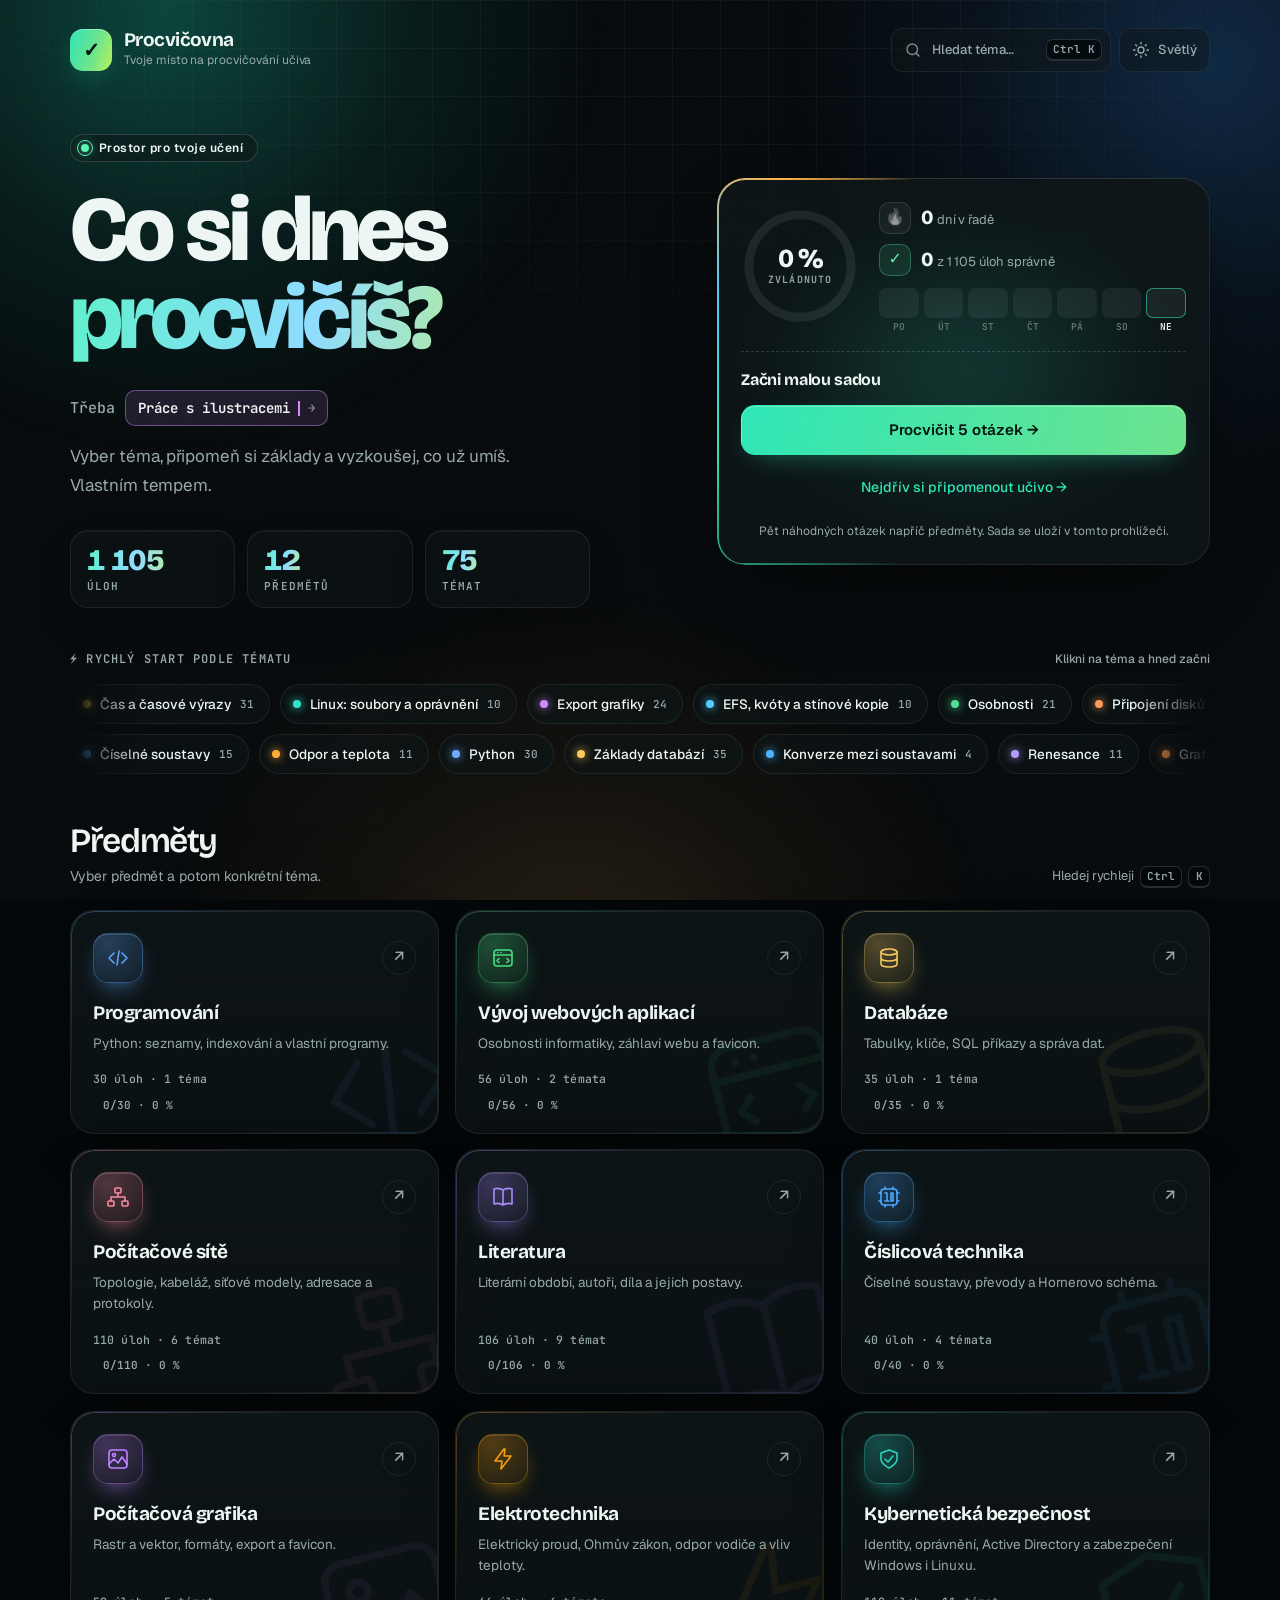
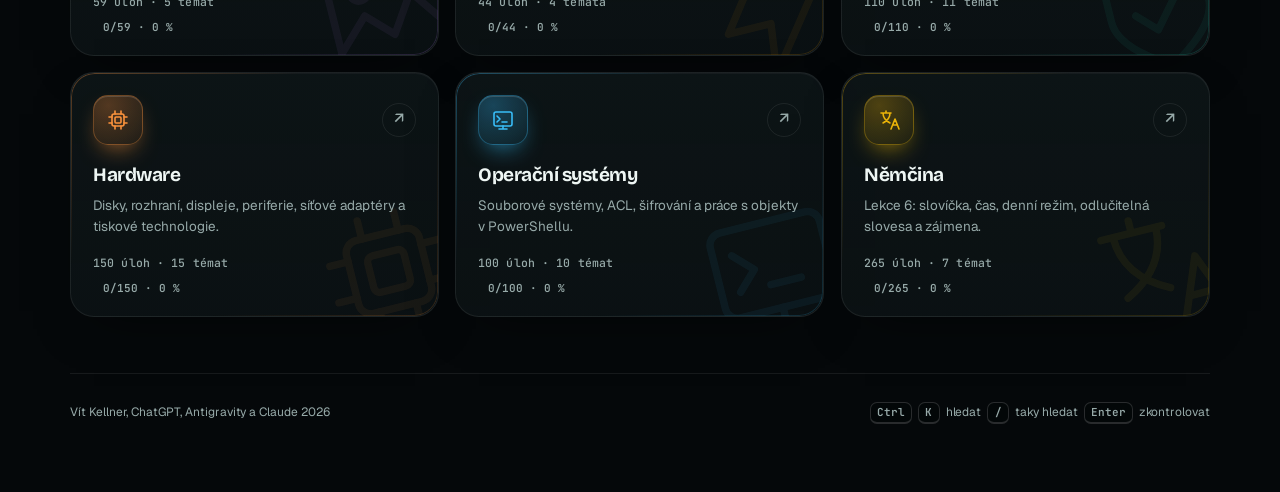
==== commit 662810de: "Barvy: místo fialového přechodu mint, nebe a jantar Hlavní přechod tlačítek, nadpisu a prstence je n" ====
--- a/index.html
+++ b/index.html
@@ -3,7 +3,7 @@
 <head>
   <meta charset="utf-8">
   <meta name="viewport" content="width=device-width, initial-scale=1">
-  <meta name="theme-color" content="#06070d">
+  <meta name="theme-color" content="#05080a">
   <meta name="description" content="Procvičovna – procvičování školního učiva: programování, sítě, databáze, elektrotechnika, literatura, němčina a další.">
   <meta name="application-name" content="Procvičovna">
   <link rel="icon" href="favicon.svg?v=2" type="image/svg+xml">
@@ -261,7 +261,7 @@
   </style>
   <link rel="stylesheet" href="study-guides.css?v=1">
   <link rel="stylesheet" href="study-ux.css?v=1">
-  <link rel="stylesheet" href="appearance.css?v=3">
+  <link rel="stylesheet" href="appearance.css?v=4">
 </head>
 <body>
   <div class="bg-fx" aria-hidden="true"><div class="aurora a1"></div><div class="aurora a2"></div><div class="aurora a3"></div><div class="bg-grid"></div><div class="bg-noise"></div></div>
@@ -419,9 +419,9 @@
   <script src="data/operacni_systemy_exercises.js?v=1"></script>
   <script src="data/nemcina_exercises.js?v=1"></script>
   <script src="data/study_guides.js?v=6"></script>
-  <script src="app.js?v=39"></script>
+  <script src="app.js?v=40"></script>
   <script src="study-ux.js?v=5"></script>
   <script src="study-guides.js?v=3"></script>
-  <script src="effects.js?v=1"></script>
+  <script src="effects.js?v=2"></script>
 </body>
 </html>
--- a/appearance.css
+++ b/appearance.css
@@ -6,19 +6,19 @@
 
 /* ---------- Tokeny ---------- */
 :root{
-  --bg:#06070d;--bg2:#0a0c16;
-  --panel:rgba(20,22,40,.72);--panel-solid:#11131f;--panel2:rgba(14,16,30,.66);--code:rgba(6,7,15,.72);
+  --bg:#05080a;--bg2:#081012;
+  --panel:rgba(16,25,27,.72);--panel-solid:#0e1618;--panel2:rgba(11,19,21,.66);--code:rgba(3,8,9,.72);
   --line:rgba(255,255,255,.075);--line2:rgba(255,255,255,.15);
-  --text:#eef0ff;--muted:#9ba1c2;--faint:#6b7194;
-  --accent:#8c7dff;--accent-2:#38d9ff;--accent-3:#ff5fcf;--accent-4:#7dffb5;
-  --accent-hover:#a79bff;--ink:#0b0920;
-  --accent-glow:rgba(140,125,255,.55);
-  --hover:rgba(255,255,255,.055);--hover-border:rgba(255,255,255,.24);--input-focus:rgba(140,125,255,.22);
+  --text:#eef6f4;--muted:#97aaa9;--faint:#647878;
+  --accent:#2ee6b6;--accent-2:#4cc9ff;--accent-3:#ffb547;--accent-4:#b8f35a;
+  --accent-hover:#5ff0cc;--ink:#03140f;
+  --accent-glow:rgba(46,230,182,.45);
+  --hover:rgba(255,255,255,.055);--hover-border:rgba(255,255,255,.24);--input-focus:rgba(46,230,182,.2);
   --good:#5cf2b0;--good-bg:rgba(20,70,52,.38);--good-border:rgba(92,242,176,.45);
   --bad:#ff7a96;--bad-bg:rgba(90,22,44,.38);--bad-border:rgba(255,122,150,.45);
   --warn:#ffd36e;
-  --btn-grad:linear-gradient(110deg,#8c7dff 0%,#6aa8ff 50%,#38d9ff 100%);
-  --text-grad:linear-gradient(100deg,#b9adff 0%,#7fd8ff 35%,#8affc8 60%,#ff9be3 85%,#b9adff 100%);
+  --btn-grad:linear-gradient(110deg,#2ee6b6 0%,#6be38f 55%,#b8f35a 100%);
+  --text-grad:linear-gradient(100deg,#5ff0cc 0%,#8fdcff 30%,#c6f56b 60%,#ffc861 85%,#5ff0cc 100%);
   --surface-shadow:0 1px 0 rgba(255,255,255,.04) inset,0 18px 50px -24px rgba(0,0,0,.65);
   --lift-shadow:0 1px 0 rgba(255,255,255,.06) inset,0 30px 70px -28px rgba(0,0,0,.8);
   --sans:"Geist",ui-sans-serif,system-ui,-apple-system,"Segoe UI",sans-serif;
@@ -29,21 +29,21 @@
   color-scheme:dark;
 }
 :root[data-theme="light"]{
-  --bg:#f5f5fb;--bg2:#eceefa;
-  --panel:rgba(255,255,255,.78);--panel-solid:#ffffff;--panel2:rgba(246,247,253,.85);--code:rgba(240,242,251,.9);
-  --line:rgba(24,26,70,.09);--line2:rgba(24,26,70,.17);
-  --text:#14152b;--muted:#5a5f80;--faint:#8a8fab;
-  --accent:#5a48ff;--accent-2:#0a9fd6;--accent-3:#e0329f;--accent-4:#0fae6f;
-  --accent-hover:#4836f0;--ink:#ffffff;
-  --accent-glow:rgba(90,72,255,.35);
-  --hover:rgba(24,26,70,.045);--hover-border:rgba(24,26,70,.26);--input-focus:rgba(90,72,255,.16);
+  --bg:#f4f7f6;--bg2:#e9f1ef;
+  --panel:rgba(255,255,255,.78);--panel-solid:#ffffff;--panel2:rgba(245,249,248,.85);--code:rgba(237,244,242,.9);
+  --line:rgba(14,44,42,.1);--line2:rgba(14,44,42,.18);
+  --text:#0f1f1e;--muted:#4e6463;--faint:#7e9291;
+  --accent:#07806a;--accent-2:#0a7fbf;--accent-3:#c26a00;--accent-4:#4a8f12;
+  --accent-hover:#066b59;--ink:#ffffff;
+  --accent-glow:rgba(7,128,106,.3);
+  --hover:rgba(14,44,42,.045);--hover-border:rgba(14,44,42,.26);--input-focus:rgba(7,128,106,.16);
   --good:#0d8a57;--good-bg:#e9f9f1;--good-border:#8fd6b4;
   --bad:#c42950;--bad-bg:#fff0f3;--bad-border:#efa6b8;
   --warn:#9a6700;
-  --btn-grad:linear-gradient(110deg,#5a48ff 0%,#7a3df5 55%,#9b3be8 100%);
-  --text-grad:linear-gradient(100deg,#5a48ff 0%,#0a8fd0 35%,#0fae6f 60%,#d6359e 85%,#5a48ff 100%);
-  --surface-shadow:0 1px 2px rgba(24,26,70,.04),0 14px 40px -22px rgba(24,26,70,.22);
-  --lift-shadow:0 2px 4px rgba(24,26,70,.04),0 28px 60px -26px rgba(24,26,70,.32);
+  --btn-grad:linear-gradient(110deg,#077a66 0%,#0a7f86 55%,#0b6fa3 100%);
+  --text-grad:linear-gradient(100deg,#077a66 0%,#0a7fbf 35%,#3f8f12 60%,#c26a00 85%,#077a66 100%);
+  --surface-shadow:0 1px 2px rgba(14,44,42,.04),0 14px 40px -22px rgba(14,44,42,.22);
+  --lift-shadow:0 2px 4px rgba(14,44,42,.04),0 28px 60px -26px rgba(14,44,42,.32);
   color-scheme:light;
 }
 
@@ -91,20 +91,20 @@
 /* ---------- Pozadí ---------- */
 .bg-fx{position:fixed;inset:0;z-index:0;pointer-events:none;overflow:hidden;contain:strict}
 .aurora{position:absolute;width:70vmax;height:70vmax;border-radius:50%;will-change:transform;opacity:.9}
-.aurora.a1{top:-34vmax;left:-22vmax;background:radial-gradient(closest-side,rgba(124,104,255,.42),rgba(124,104,255,.12) 55%,transparent);animation:drift-a 26s ease-in-out infinite alternate}
-.aurora.a2{top:-30vmax;right:-30vmax;background:radial-gradient(closest-side,rgba(40,200,255,.30),rgba(40,200,255,.08) 55%,transparent);animation:drift-b 32s ease-in-out infinite alternate}
-.aurora.a3{bottom:-44vmax;left:10vw;background:radial-gradient(closest-side,rgba(255,80,200,.20),rgba(255,80,200,.06) 55%,transparent);animation:drift-c 38s ease-in-out infinite alternate}
+.aurora.a1{top:-34vmax;left:-22vmax;background:radial-gradient(closest-side,rgba(20,205,170,.34),rgba(20,205,170,.10) 55%,transparent);animation:drift-a 26s ease-in-out infinite alternate}
+.aurora.a2{top:-30vmax;right:-30vmax;background:radial-gradient(closest-side,rgba(40,140,255,.26),rgba(40,140,255,.07) 55%,transparent);animation:drift-b 32s ease-in-out infinite alternate}
+.aurora.a3{bottom:-44vmax;left:10vw;background:radial-gradient(closest-side,rgba(255,170,60,.17),rgba(255,170,60,.05) 55%,transparent);animation:drift-c 38s ease-in-out infinite alternate}
 .bg-grid{position:absolute;inset:0;background-image:linear-gradient(rgba(255,255,255,.04) 1px,transparent 1px),linear-gradient(90deg,rgba(255,255,255,.04) 1px,transparent 1px);background-size:48px 48px;-webkit-mask-image:radial-gradient(ellipse 75% 55% at 50% 0%,#000 25%,transparent 78%);mask-image:radial-gradient(ellipse 75% 55% at 50% 0%,#000 25%,transparent 78%)}
 .bg-noise{position:absolute;inset:-50%;opacity:.045;background-image:url("data:image/svg+xml,%3Csvg xmlns='http://www.w3.org/2000/svg' width='160' height='160'%3E%3Cfilter id='n'%3E%3CfeTurbulence type='fractalNoise' baseFrequency='.85' numOctaves='3' stitchTiles='stitch'/%3E%3C/filter%3E%3Crect width='100%25' height='100%25' filter='url(%23n)'/%3E%3C/svg%3E")}
-.cursor-glow{position:fixed;left:0;top:0;width:640px;height:640px;margin:-320px 0 0 -320px;border-radius:50%;pointer-events:none;z-index:0;background:radial-gradient(closest-side,rgba(140,125,255,.13),transparent);opacity:0;transition:opacity .6s;will-change:transform}
+.cursor-glow{position:fixed;left:0;top:0;width:640px;height:640px;margin:-320px 0 0 -320px;border-radius:50%;pointer-events:none;z-index:0;background:radial-gradient(closest-side,rgba(46,230,182,.10),transparent);opacity:0;transition:opacity .6s;will-change:transform}
 .cursor-glow.on{opacity:1}
 :root[data-theme="light"] .aurora{opacity:.75}
-:root[data-theme="light"] .aurora.a1{background:radial-gradient(closest-side,rgba(110,90,255,.22),rgba(110,90,255,.06) 55%,transparent)}
-:root[data-theme="light"] .aurora.a2{background:radial-gradient(closest-side,rgba(20,180,240,.18),rgba(20,180,240,.05) 55%,transparent)}
-:root[data-theme="light"] .aurora.a3{background:radial-gradient(closest-side,rgba(240,70,180,.12),transparent)}
-:root[data-theme="light"] .bg-grid{background-image:linear-gradient(rgba(24,26,70,.05) 1px,transparent 1px),linear-gradient(90deg,rgba(24,26,70,.05) 1px,transparent 1px)}
+:root[data-theme="light"] .aurora.a1{background:radial-gradient(closest-side,rgba(10,170,140,.20),rgba(10,170,140,.06) 55%,transparent)}
+:root[data-theme="light"] .aurora.a2{background:radial-gradient(closest-side,rgba(20,140,230,.15),rgba(20,140,230,.04) 55%,transparent)}
+:root[data-theme="light"] .aurora.a3{background:radial-gradient(closest-side,rgba(240,160,40,.14),transparent)}
+:root[data-theme="light"] .bg-grid{background-image:linear-gradient(rgba(14,44,42,.05) 1px,transparent 1px),linear-gradient(90deg,rgba(14,44,42,.05) 1px,transparent 1px)}
 :root[data-theme="light"] .bg-noise{opacity:.03}
-:root[data-theme="light"] .cursor-glow{background:radial-gradient(closest-side,rgba(90,72,255,.07),transparent)}
+:root[data-theme="light"] .cursor-glow{background:radial-gradient(closest-side,rgba(7,128,106,.07),transparent)}
 
 /* ---------- Tlačítka ---------- */
 button{border-radius:12px;min-height:44px;line-height:1.35;background:color-mix(in srgb,var(--panel-solid) 72%,transparent);border:1px solid var(--line2);transition:transform .18s var(--ease),background .2s,border-color .2s,box-shadow .25s,color .2s}
@@ -358,8 +358,8 @@
 footer .footer-keys{display:flex;align-items:center;gap:6px;flex-wrap:wrap}
 
 /* ---------- Paleta příkazů (Ctrl+K) ---------- */
-.palette-backdrop{position:fixed;inset:0;z-index:120;display:flex;justify-content:center;align-items:flex-start;padding:12vh 16px 16px;background:rgba(4,5,12,.55);-webkit-backdrop-filter:blur(8px);backdrop-filter:blur(8px);animation:fade-in .18s ease}
-:root[data-theme="light"] .palette-backdrop{background:rgba(30,32,70,.22)}
+.palette-backdrop{position:fixed;inset:0;z-index:120;display:flex;justify-content:center;align-items:flex-start;padding:12vh 16px 16px;background:rgba(2,7,8,.58);-webkit-backdrop-filter:blur(8px);backdrop-filter:blur(8px);animation:fade-in .18s ease}
+:root[data-theme="light"] .palette-backdrop{background:rgba(14,44,42,.22)}
 .palette-backdrop[hidden]{display:none}
 .palette{width:min(660px,100%);max-height:calc(100dvh - 14vh - 16px);display:flex;flex-direction:column;border-radius:22px;background:color-mix(in srgb,var(--panel-solid) 96%,transparent);border:1px solid var(--line2);box-shadow:0 40px 100px -30px rgba(0,0,0,.7),0 0 0 1px rgba(255,255,255,.03);overflow:hidden;animation:palette-in .28s var(--spring)}
 .palette-input-row{display:flex;align-items:center;gap:12px;padding:16px 18px;border-bottom:1px solid var(--line)}
@@ -386,8 +386,8 @@
 
 /* ---------- Efekty ---------- */
 .fx-canvas{position:fixed;inset:0;width:100%;height:100%;pointer-events:none;z-index:150}
-.fx-pop{position:fixed;z-index:151;pointer-events:none;padding:7px 13px;border-radius:999px;font:700 13px/1 var(--mono);color:var(--ink);background:linear-gradient(110deg,#5cf2b0,#38d9ff);box-shadow:0 10px 30px -8px rgba(92,242,176,.7);transform:translate(-50%,-50%);animation:float-up 1.3s var(--ease) forwards;white-space:nowrap}
-.fx-pop.combo{background:linear-gradient(110deg,#ffb84d,#ff5fcf)}
+.fx-pop{position:fixed;z-index:151;pointer-events:none;padding:7px 13px;border-radius:999px;font:700 13px/1 var(--mono);color:var(--ink);background:linear-gradient(110deg,#5cf2b0,#b8f35a);box-shadow:0 10px 30px -8px rgba(92,242,176,.7);transform:translate(-50%,-50%);animation:float-up 1.3s var(--ease) forwards;white-space:nowrap}
+.fx-pop.combo{background:linear-gradient(110deg,#ffd166,#ff8a3d)}
 
 /* ---------- Animace ---------- */
 @keyframes grad-pan{to{background-position:220% center}}
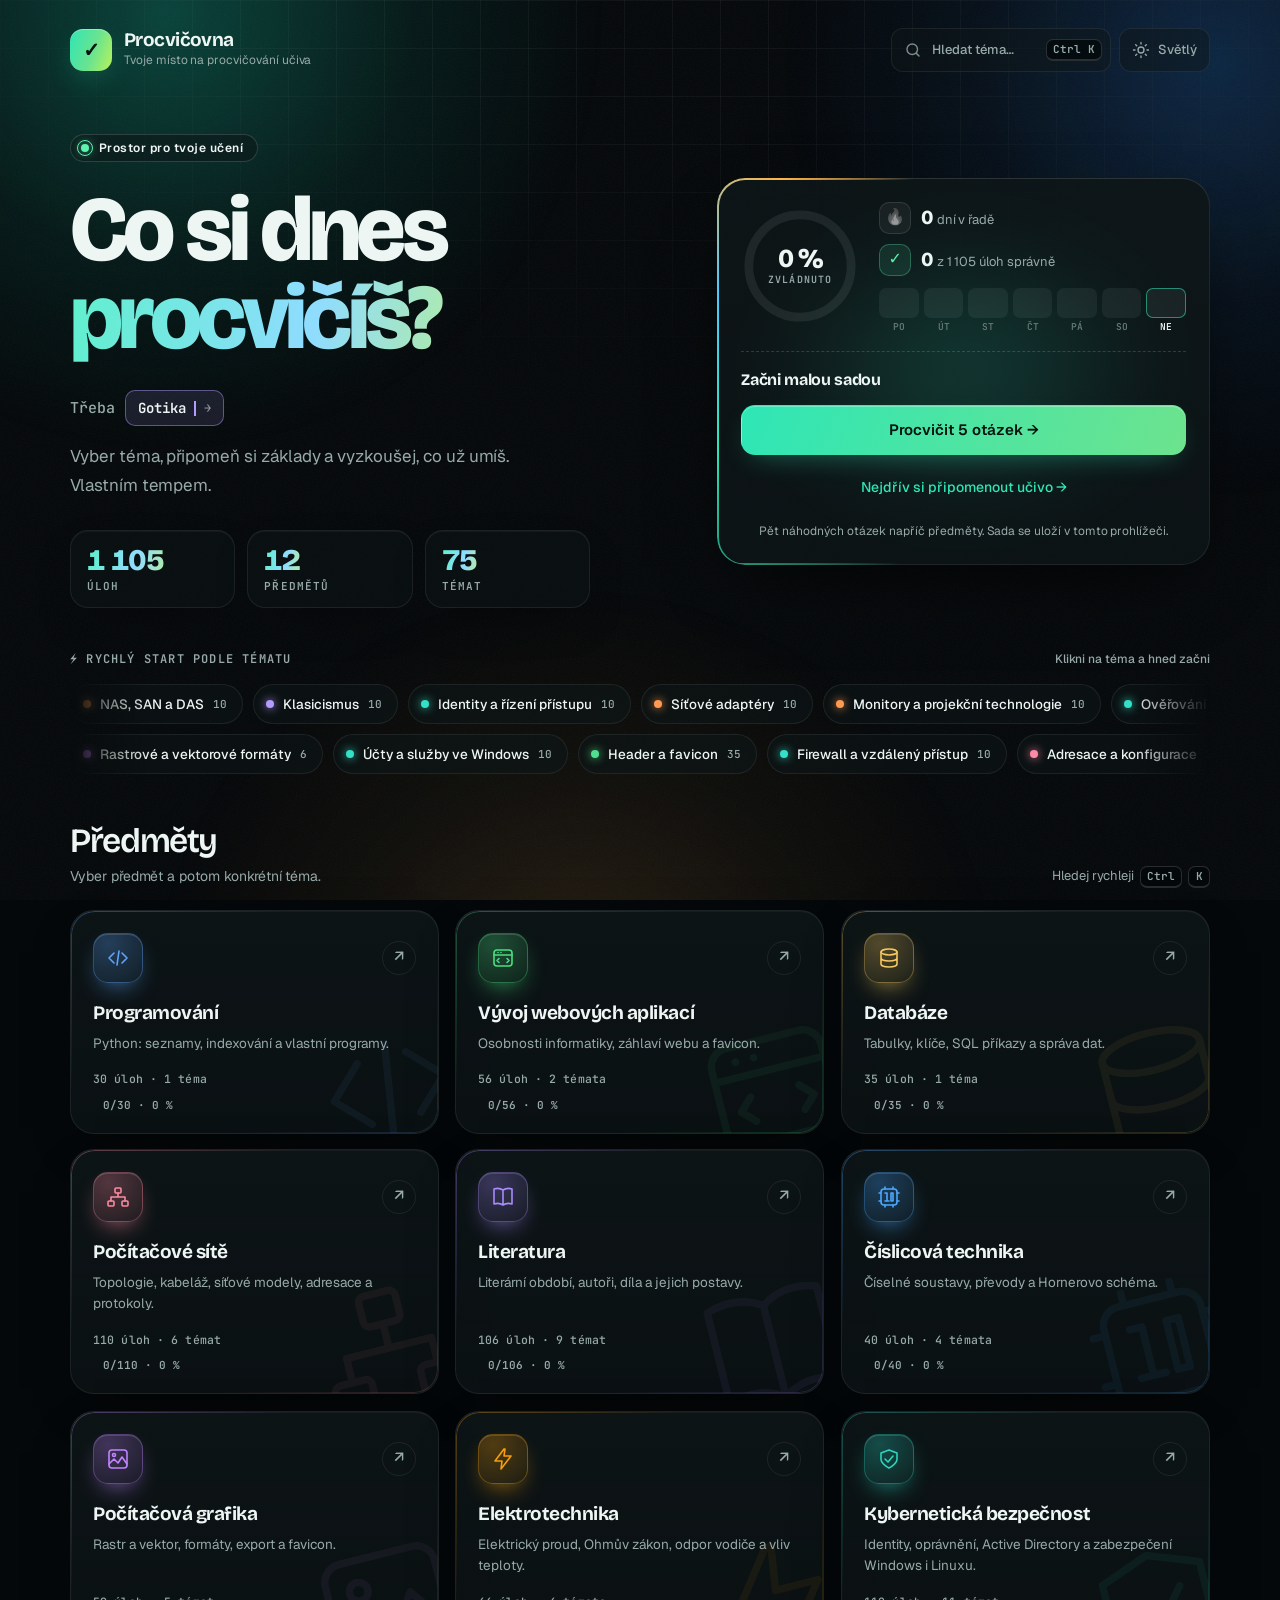
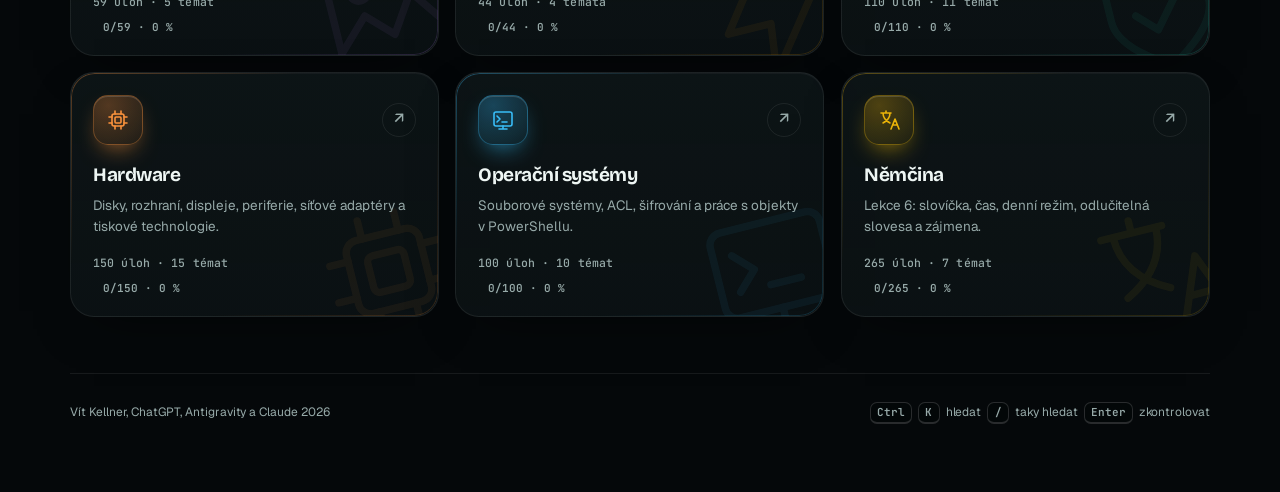
==== commit 8fbac0b2: "Otázky: nové typy Doplňovačka a Najdi chybu, přepracované nabídky odpovědí - Nový typ cloze (doplňov" ====
--- a/index.html
+++ b/index.html
@@ -261,7 +261,7 @@
   </style>
   <link rel="stylesheet" href="study-guides.css?v=1">
   <link rel="stylesheet" href="study-ux.css?v=1">
-  <link rel="stylesheet" href="appearance.css?v=4">
+  <link rel="stylesheet" href="appearance.css?v=5">
 </head>
 <body>
   <div class="bg-fx" aria-hidden="true"><div class="aurora a1"></div><div class="aurora a2"></div><div class="aurora a3"></div><div class="bg-grid"></div><div class="bg-noise"></div></div>
@@ -362,7 +362,7 @@
                 <select id="filterSubject" aria-label="Předmět"><option value="all">Všechny předměty</option></select>
                 <select id="filterTopic" aria-label="Téma"><option value="all">Všechna témata</option></select>
                 <select id="filterSubtopic" aria-label="Podtéma"><option value="all">Všechna podtémata</option></select>
-                <select id="filterType" aria-label="Typ úlohy"><option value="all">Všechny typy</option><option value="choice">Výběr</option><option value="multi">Více správných</option><option value="match">Párování</option><option value="order">Řazení</option><option value="scenario">Scénář</option><option value="diagnostic">Diagnostika</option><option value="classification">Třídění</option><option value="compare">Porovnání</option><option value="image-choice">Obrázek + výběr</option><option value="text">Textová odpověď</option><option value="code">Kód</option><option value="fill">Doplňování</option><option value="number">Výpočet</option><option value="conversion">Převod soustavy</option></select>
+                <select id="filterType" aria-label="Typ úlohy"><option value="all">Všechny typy</option><option value="choice">Výběr</option><option value="multi">Více správných</option><option value="match">Párování</option><option value="order">Řazení</option><option value="scenario">Scénář</option><option value="diagnostic">Diagnostika</option><option value="classification">Třídění</option><option value="compare">Porovnání</option><option value="image-choice">Obrázek + výběr</option><option value="text">Textová odpověď</option><option value="code">Kód</option><option value="fill">Doplňování</option><option value="number">Výpočet</option><option value="conversion">Převod soustavy</option><option value="cloze">Doplňovačka v textu</option><option value="spot">Najdi chybu</option></select>
                 <select id="filterDifficulty" aria-label="Obtížnost"><option value="all">Všechny obtížnosti</option><option value="1">1 · Velmi lehká</option><option value="2">2 · Lehká</option><option value="3">3 · Střední</option><option value="4">4 · Těžká</option><option value="5">5 · Velmi těžká</option></select>
               </div>
               <div class="pool-bar">
@@ -408,19 +408,19 @@
     <button type="button" id="mobileCheckButton" class="primary">Zkontrolovat</button>
   </div>
   <div class="toast" id="toast"></div>
-  <script src="data/exercises.js?v=16"></script>
-  <script src="data/network_exercises.js?v=2"></script>
-  <script src="data/literature_exercises.js?v=5"></script>
-  <script src="data/cislicova_technika_exercises.js?v=3"></script>
-  <script src="data/pocitacova_grafika_exercises.js?v=3"></script>
-  <script src="data/elektrotechnika_exercises.js?v=1"></script>
-  <script src="data/kyberneticka_bezpecnost_exercises.js?v=1"></script>
-  <script src="data/hardware_exercises.js?v=1"></script>
-  <script src="data/operacni_systemy_exercises.js?v=1"></script>
-  <script src="data/nemcina_exercises.js?v=1"></script>
+  <script src="data/exercises.js?v=17"></script>
+  <script src="data/network_exercises.js?v=3"></script>
+  <script src="data/literature_exercises.js?v=6"></script>
+  <script src="data/cislicova_technika_exercises.js?v=4"></script>
+  <script src="data/pocitacova_grafika_exercises.js?v=4"></script>
+  <script src="data/elektrotechnika_exercises.js?v=2"></script>
+  <script src="data/kyberneticka_bezpecnost_exercises.js?v=2"></script>
+  <script src="data/hardware_exercises.js?v=2"></script>
+  <script src="data/operacni_systemy_exercises.js?v=2"></script>
+  <script src="data/nemcina_exercises.js?v=2"></script>
   <script src="data/study_guides.js?v=6"></script>
-  <script src="app.js?v=40"></script>
-  <script src="study-ux.js?v=5"></script>
+  <script src="app.js?v=41"></script>
+  <script src="study-ux.js?v=6"></script>
   <script src="study-guides.js?v=3"></script>
   <script src="effects.js?v=2"></script>
 </body>
--- a/appearance.css
+++ b/appearance.css
@@ -344,6 +344,34 @@
 .difficulty-5{border-color:color-mix(in srgb,#ff7a96 45%,transparent);color:#ffa3b7;background:color-mix(in srgb,#ff7a96 9%,transparent)}
 :root[data-theme="light"] .difficulty-1{color:#0b7a4c}:root[data-theme="light"] .difficulty-2{color:#1d5fb0}:root[data-theme="light"] .difficulty-3{color:#8a5d00}:root[data-theme="light"] .difficulty-4{color:#b04a12}:root[data-theme="light"] .difficulty-5{color:#b3223f}
 .test-mode .exercise{border-color:var(--line2)}
+
+/* Nové typy: Doplňovačka (cloze) a Najdi chybu (spot) */
+.cloze-text,.spot-text{margin-top:20px;padding:18px 20px;border:1px solid var(--line);border-radius:16px;background:color-mix(in srgb,var(--panel-solid) 55%,transparent);font-size:18px;line-height:2.25;max-width:none;overflow-wrap:anywhere}
+.cloze-text pre.code-block{line-height:2.1}
+.cloze-field,select.cloze-field{display:inline-block;width:auto;min-width:7ch;max-width:100%;min-height:38px;margin:0 3px;padding:3px 10px;vertical-align:baseline;border-radius:10px;border:1.5px dashed color-mix(in srgb,var(--accent) 60%,transparent);background:color-mix(in srgb,var(--accent) 9%,var(--panel-solid));color:var(--text);font:600 16px/1.4 var(--sans);transition:border-color .2s,background .2s,box-shadow .2s}
+select.cloze-field{padding-right:28px;cursor:pointer}
+input.cloze-field{field-sizing:content;min-width:8ch}
+.cloze-field:hover{border-color:var(--accent)}
+.cloze-field:focus{outline:none;border-style:solid;border-color:var(--accent);box-shadow:0 0 0 4px var(--input-focus)}
+.cloze-field.is-ok{border-style:solid;border-color:var(--good-border);background:var(--good-bg);color:var(--good)}
+.cloze-field.is-bad{border-style:solid;border-color:var(--bad-border);background:var(--bad-bg);color:var(--bad);animation:shake .4s var(--ease)}
+mark.cloze-answer{padding:1px 7px;border-radius:7px;background:color-mix(in srgb,var(--good) 16%,transparent);color:var(--good);font-weight:700}
+.cloze-solution{line-height:1.9}
+.spot-hint{margin-top:16px}
+.spot-text{line-height:2.4}
+.spot-seg{display:inline;min-height:0;margin:0 -2px;padding:3px 6px;border-radius:8px;border:1px solid transparent;background:transparent;color:inherit;font:inherit;line-height:inherit;text-align:left;cursor:pointer;-webkit-box-decoration-break:clone;box-decoration-break:clone;text-decoration:underline dotted color-mix(in srgb,var(--text) 22%,transparent);text-underline-offset:6px;transition:background .15s,border-color .15s,color .15s}
+.spot-seg:hover{background:color-mix(in srgb,var(--accent) 12%,transparent);border-color:color-mix(in srgb,var(--accent) 35%,transparent)}
+.spot-seg:active:not(:disabled){transform:none}
+.spot-seg[aria-pressed="true"]{background:color-mix(in srgb,var(--warn) 18%,transparent);border-color:color-mix(in srgb,var(--warn) 70%,transparent);text-decoration:underline wavy var(--warn);text-underline-offset:6px}
+.spot-seg.spot-hit{background:var(--good-bg);border-color:var(--good-border);color:var(--good);text-decoration-color:var(--good)}
+.spot-seg.spot-false{background:var(--bad-bg);border-color:var(--bad-border);color:var(--bad);text-decoration-color:var(--bad)}
+.spot-lines{display:grid;gap:3px;padding:10px;font:14px/1.6 var(--mono)}
+.spot-lines .spot-seg{display:flex;align-items:baseline;gap:14px;width:100%;margin:0;padding:6px 12px;white-space:pre;overflow-x:auto;text-decoration:none;font:inherit}
+.spot-lines .spot-seg[aria-pressed="true"] .spot-txt{text-decoration:underline wavy var(--warn);text-underline-offset:5px}
+.spot-lines .spot-seg.spot-hit .spot-txt{text-decoration-color:var(--good)}
+.spot-lines .spot-seg.spot-false .spot-txt{text-decoration-color:var(--bad)}
+.spot-ln{flex:0 0 2.2ch;color:var(--faint);text-align:right;user-select:none}
+.spot-fix{margin:4px 0}.spot-fix del{color:var(--bad);text-decoration-thickness:2px}.spot-fix strong{color:var(--good)}
 
 /* Shrnutí sady */
 .set-stats{position:relative;overflow:hidden;border-radius:26px;border-color:var(--line2);background:linear-gradient(160deg,color-mix(in srgb,var(--accent) 14%,var(--panel-solid)),color-mix(in srgb,var(--panel-solid) 85%,transparent));box-shadow:var(--lift-shadow);padding:24px;animation:rise .6s var(--ease) backwards}
@@ -480,6 +508,9 @@
   .mobile-check-bar button{border-radius:14px;font-size:14px;min-width:128px;min-height:46px}
   .toast{bottom:calc(84px + env(safe-area-inset-bottom));left:50%;right:auto;white-space:normal;text-align:center;border-radius:16px;width:max-content}
   .guide-card{padding:18px}.guide-card strong{font-size:18px}
+  .cloze-text,.spot-text{padding:14px;font-size:16.5px}
+  select.cloze-field{width:auto;min-height:40px;font-size:16px}
+  .spot-lines{font-size:12.5px}
   footer{justify-content:center;text-align:center}footer .footer-keys{display:none}
   .palette-backdrop{padding:10px 10px 0;align-items:flex-start}
   .palette{max-height:calc(100dvh - 20px);border-radius:18px}
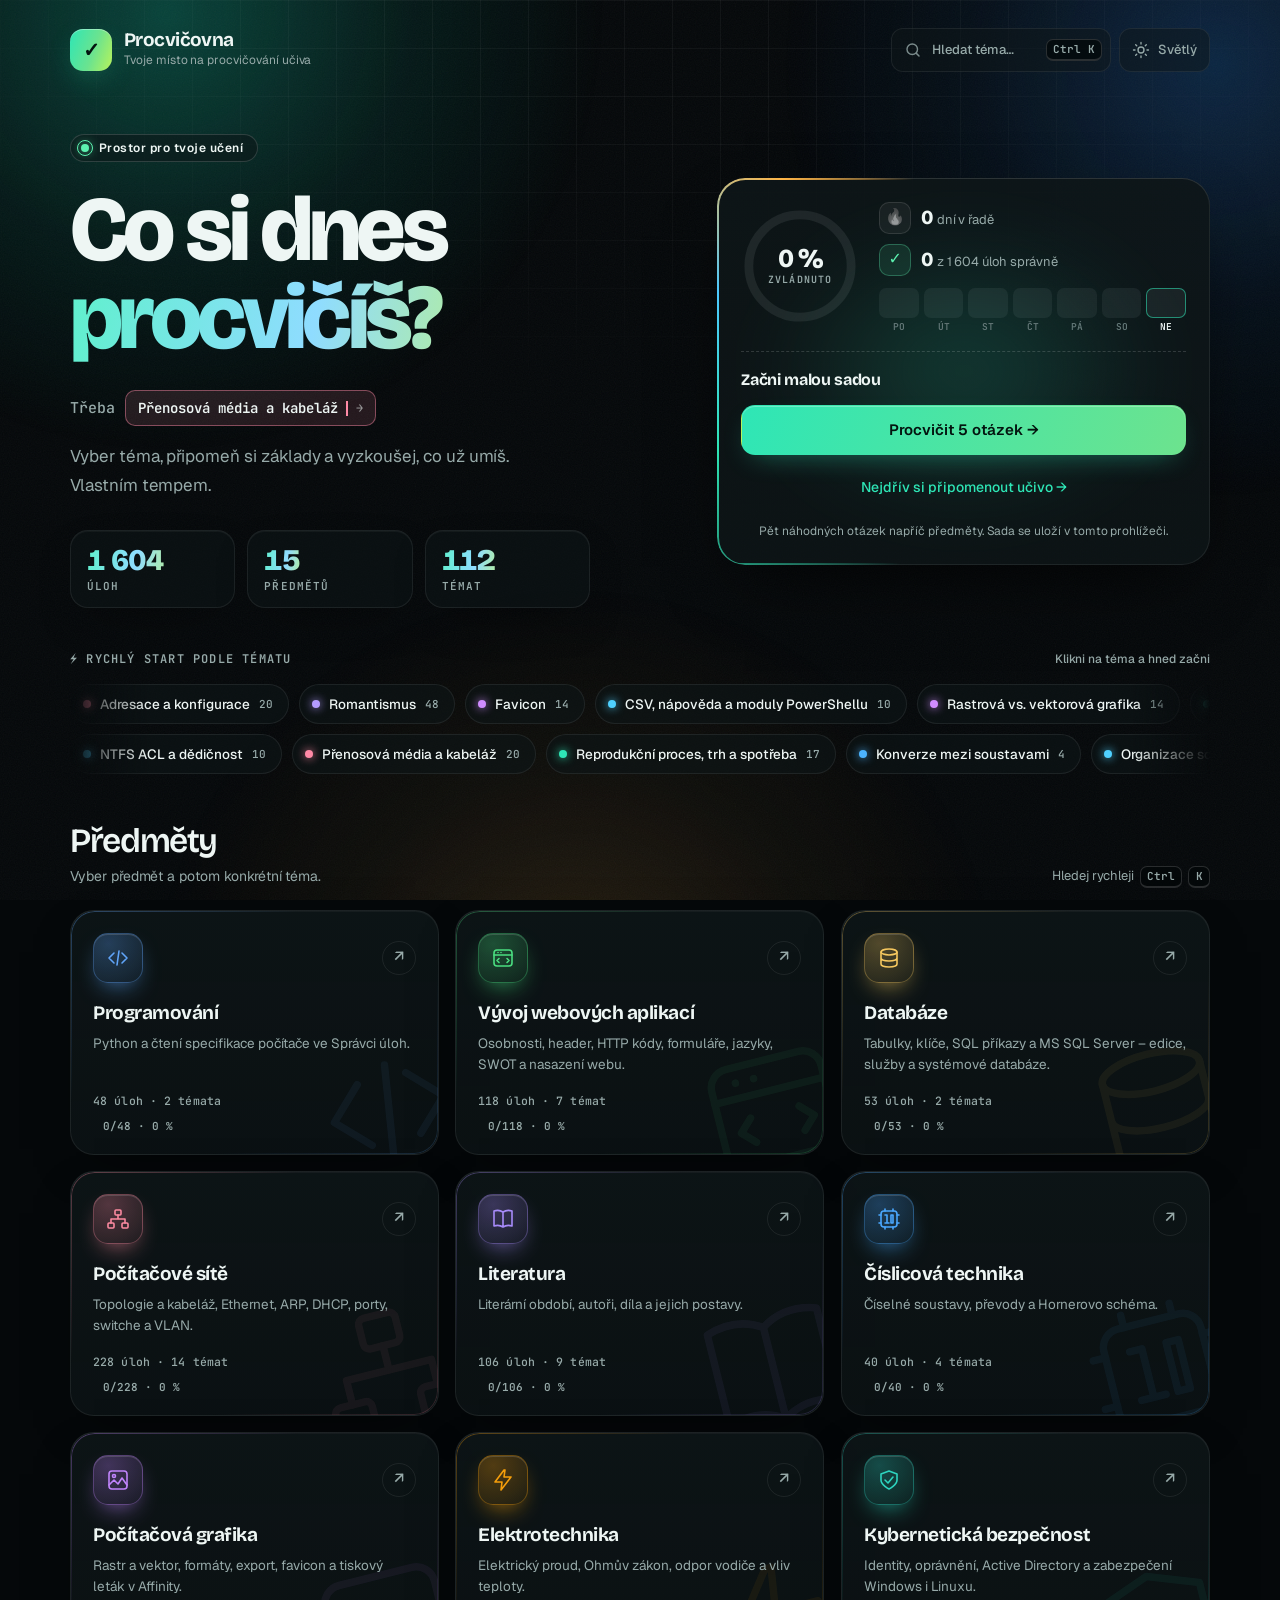
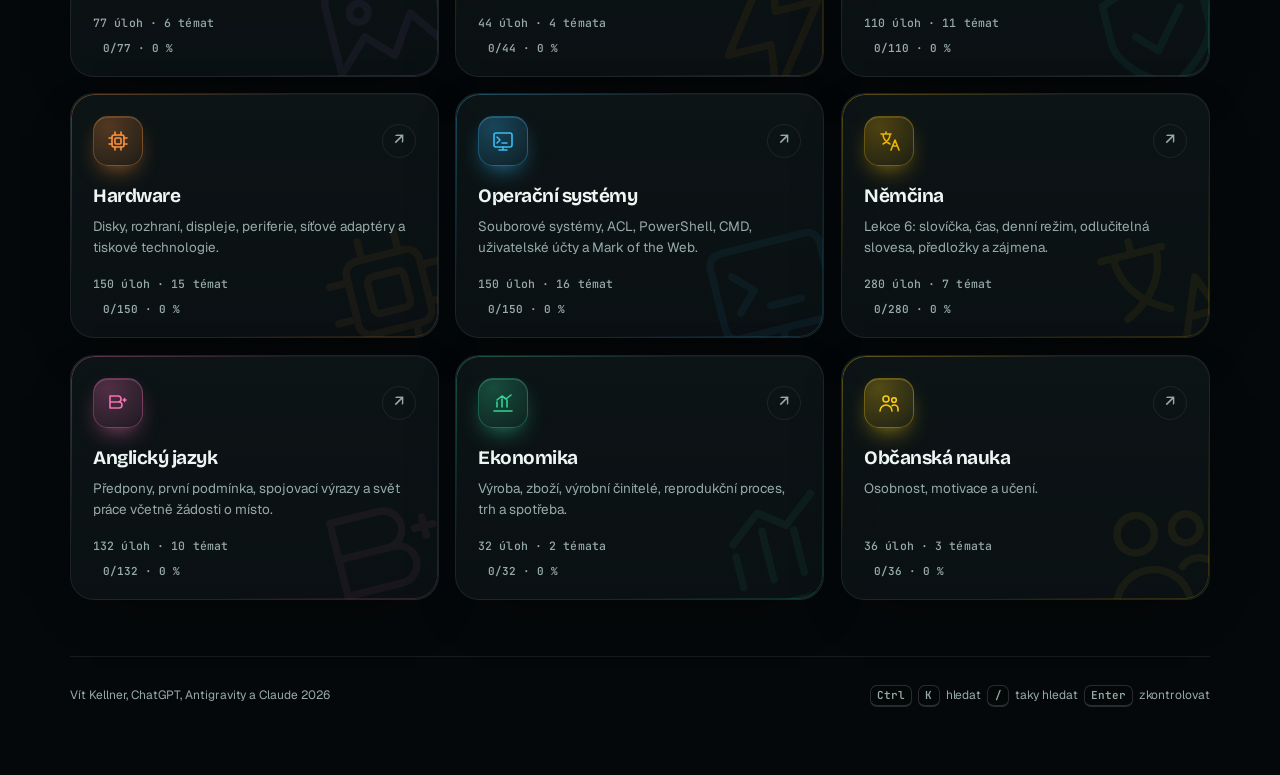
==== commit 7fd36776: "Otázky ze zápisů 2.D v Notionu: 499 úloh, předměty ANJ, EKO a OBN - Nové předměty Anglický jazyk, Ek" ====
--- a/index.html
+++ b/index.html
@@ -418,8 +418,19 @@
   <script src="data/hardware_exercises.js?v=2"></script>
   <script src="data/operacni_systemy_exercises.js?v=2"></script>
   <script src="data/nemcina_exercises.js?v=2"></script>
-  <script src="data/study_guides.js?v=6"></script>
-  <script src="app.js?v=41"></script>
+  <!-- Zápisy 2. ročníku z Notionu (2.D, 2026/2027) -->
+  <script src="data/site_2_rocnik_exercises.js?v=1"></script>
+  <script src="data/vwa_2_rocnik_exercises.js?v=1"></script>
+  <script src="data/pgr_letak_exercises.js?v=1"></script>
+  <script src="data/osy_2_rocnik_exercises.js?v=1"></script>
+  <script src="data/zdb_sql_server_exercises.js?v=1"></script>
+  <script src="data/programovani_specifikace_exercises.js?v=1"></script>
+  <script src="data/nemcina_doplneni_exercises.js?v=1"></script>
+  <script src="data/anglictina_exercises.js?v=1"></script>
+  <script src="data/ekonomika_exercises.js?v=1"></script>
+  <script src="data/obcanska_nauka_exercises.js?v=1"></script>
+  <script src="data/study_guides.js?v=7"></script>
+  <script src="app.js?v=42"></script>
   <script src="study-ux.js?v=6"></script>
   <script src="study-guides.js?v=3"></script>
   <script src="effects.js?v=2"></script>
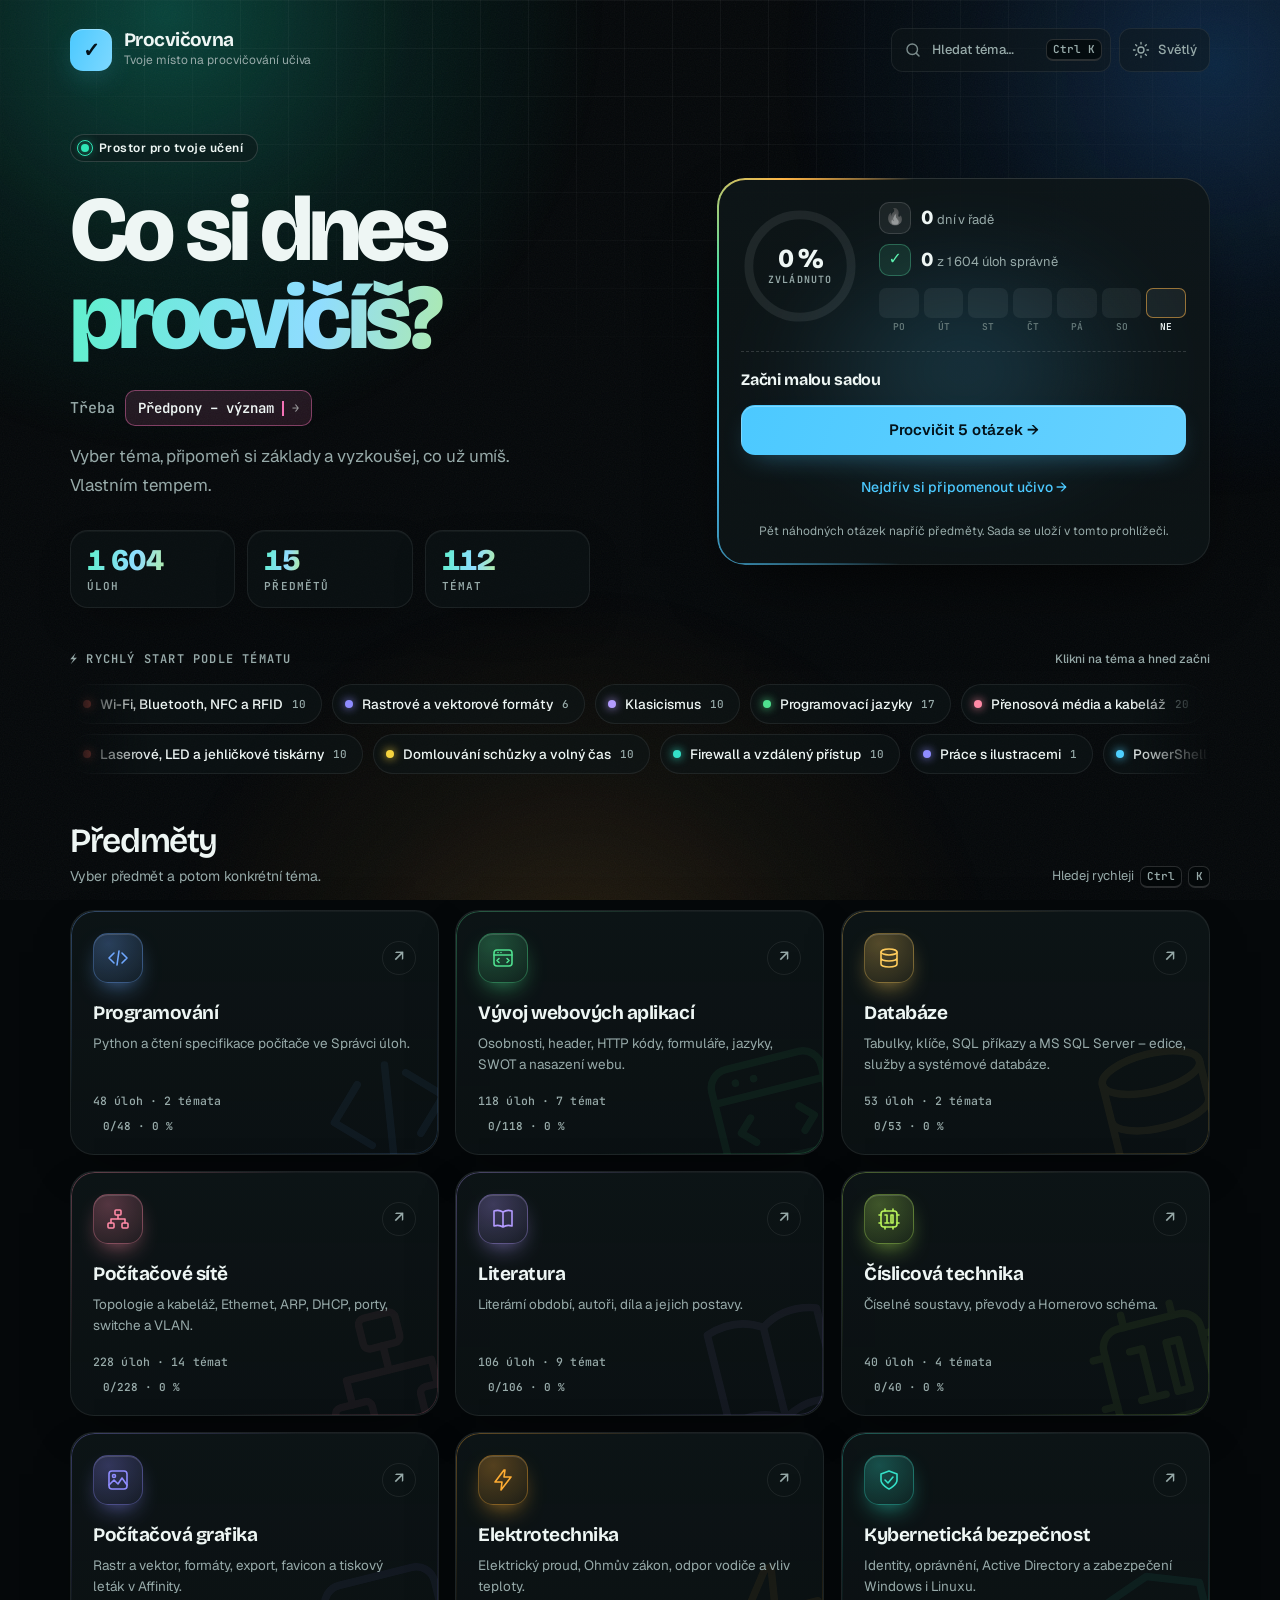
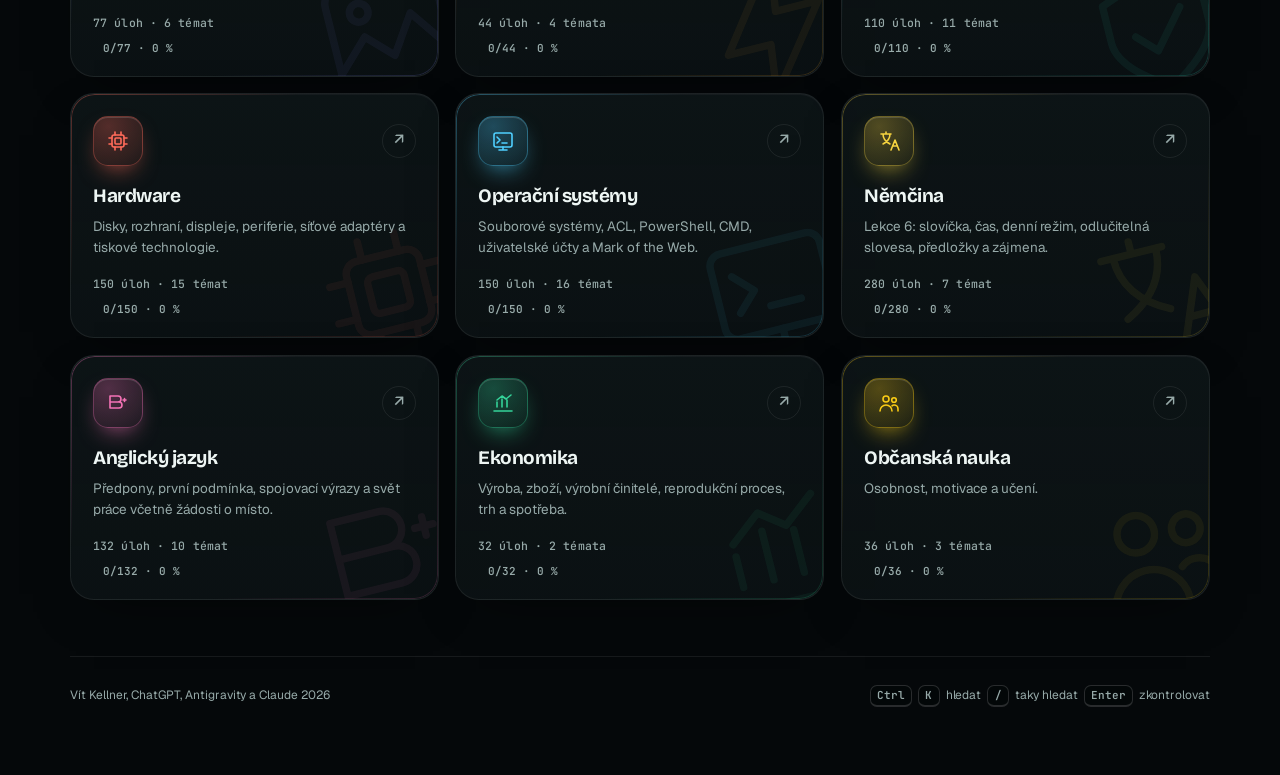
==== commit e1722bdd: "Barvy: modrý akcent oddělený od zelené „správně“, nové barvy předmětů - Akcent (tlačítka, fokus, vyb" ====
--- a/index.html
+++ b/index.html
@@ -12,23 +12,7 @@
   <link href="https://fonts.googleapis.com/css2?family=Bricolage+Grotesque:opsz,wght@12..96,500..800&family=Geist:wght@400..700&family=JetBrains+Mono:wght@400;500;600;700&display=swap" rel="stylesheet">
   <title>Procvičovna</title>
   <style>
-    :root{
-      --bg:#0d1117; --panel:#141a23; --panel2:#10151d; --code:#090d13; --line:#252d3a; --line2:#36415a;
-      --text:#e8ecf2; --muted:#9ba6b6; --accent:#6cb6ff; --ink:#06121f;
-      --good:#4cc38a; --bad:#ff7b8a; --warn:#f0c674;
-      --good-bg:#0b231c; --good-border:#2a6a51; --bad-bg:#281019; --bad-border:#6b3040;
-      --hover:#1b2431; --hover-border:#4a5872; --accent-hover:#8ac6ff; --input-focus:rgba(108,182,255,.15);
-      --sans:"IBM Plex Sans",system-ui,-apple-system,"Segoe UI",sans-serif;
-      --mono:"JetBrains Mono",ui-monospace,SFMono-Regular,Menlo,Consolas,monospace;
-    }
-    :root[data-theme="light"]{
-      --bg:#f5f7fa; --panel:#ffffff; --panel2:#eef2f7; --code:#f8fafc; --line:#d8dee8; --line2:#b7c1d0;
-      --text:#182230; --muted:#5e6a7a; --accent:#2563eb; --ink:#ffffff;
-      --good:#16834f; --bad:#c6283d; --warn:#946200;
-      --good-bg:#eaf8f0; --good-border:#82caa4; --bad-bg:#fff0f2; --bad-border:#e8a4ae;
-      --hover:#f0f4fa; --hover-border:#8ea0b9; --accent-hover:#1d4ed8; --input-focus:rgba(37,99,235,.14);
-    }
-    .card[data-subject="Programování"]{--subject-color:#60a5fa}.card[data-subject="Vývoj webových aplikací"]{--subject-color:#4ade80}.card[data-subject="Databáze"]{--subject-color:#f6c85f}.card[data-subject="Počítačové sítě"]{--subject-color:#fb8aa0}.card[data-subject="Literatura"]{--subject-color:#a78bfa}.card[data-subject="Číslicová technika"]{--subject-color:#4aa8ff}.card[data-subject="Počítačová grafika"]{--subject-color:#c084fc}.card[data-subject="elektrotechnika"]{--subject-color:#f59e0b}
+    /* Barevné tokeny (tmavý i světlý motiv) a barvy předmětů jsou jen v appearance.css. */
     *{box-sizing:border-box}
     html{scroll-behavior:smooth}
     body{margin:0;background:var(--bg);color:var(--text);font:400 16px/1.6 var(--sans);min-height:100vh;-webkit-font-smoothing:antialiased;-webkit-text-size-adjust:100%}
@@ -261,7 +245,7 @@
   </style>
   <link rel="stylesheet" href="study-guides.css?v=1">
   <link rel="stylesheet" href="study-ux.css?v=1">
-  <link rel="stylesheet" href="appearance.css?v=5">
+  <link rel="stylesheet" href="appearance.css?v=6">
 </head>
 <body>
   <div class="bg-fx" aria-hidden="true"><div class="aurora a1"></div><div class="aurora a2"></div><div class="aurora a3"></div><div class="bg-grid"></div><div class="bg-noise"></div></div>
@@ -430,9 +414,9 @@
   <script src="data/ekonomika_exercises.js?v=1"></script>
   <script src="data/obcanska_nauka_exercises.js?v=1"></script>
   <script src="data/study_guides.js?v=7"></script>
-  <script src="app.js?v=42"></script>
-  <script src="study-ux.js?v=6"></script>
+  <script src="app.js?v=43"></script>
+  <script src="study-ux.js?v=7"></script>
   <script src="study-guides.js?v=3"></script>
-  <script src="effects.js?v=2"></script>
+  <script src="effects.js?v=3"></script>
 </body>
 </html>
--- a/appearance.css
+++ b/appearance.css
@@ -10,14 +10,20 @@
   --panel:rgba(16,25,27,.72);--panel-solid:#0e1618;--panel2:rgba(11,19,21,.66);--code:rgba(3,8,9,.72);
   --line:rgba(255,255,255,.075);--line2:rgba(255,255,255,.15);
   --text:#eef6f4;--muted:#97aaa9;--faint:#647878;
-  --accent:#2ee6b6;--accent-2:#4cc9ff;--accent-3:#ffb547;--accent-4:#b8f35a;
-  --accent-hover:#5ff0cc;--ink:#03140f;
-  --accent-glow:rgba(46,230,182,.45);
-  --hover:rgba(255,255,255,.055);--hover-border:rgba(255,255,255,.24);--input-focus:rgba(46,230,182,.2);
+  /* Role barev:
+     --accent    tlačítka, fokus, odkazy, vybraná (nevyhodnocená) možnost
+     --accent-2  jen dekorace a přechody, nikdy interakce
+     --accent-3  denní série, pokrok, odznaky
+     --good      jen správná odpověď; --bad jen chyba */
+  --accent:#4cc9ff;--accent-2:#2ee6b6;--accent-3:#ffb547;--accent-4:#b8f35a;
+  --accent-hover:#7dd8ff;--ink:#03121a;
+  --accent-glow:rgba(76,201,255,.45);--accent-3-glow:rgba(255,181,71,.4);
+  --hover:rgba(255,255,255,.055);--hover-border:rgba(255,255,255,.24);--input-focus:rgba(76,201,255,.18);
   --good:#5cf2b0;--good-bg:rgba(20,70,52,.38);--good-border:rgba(92,242,176,.45);
   --bad:#ff7a96;--bad-bg:rgba(90,22,44,.38);--bad-border:rgba(255,122,150,.45);
   --warn:#ffd36e;
-  --btn-grad:linear-gradient(110deg,#2ee6b6 0%,#6be38f 55%,#b8f35a 100%);
+  --btn-grad:linear-gradient(110deg,var(--accent) 0%,var(--accent-hover) 100%);
+  --progress-grad:linear-gradient(90deg,#ff9d3a 0%,var(--accent-3) 55%,var(--warn) 100%);
   --text-grad:linear-gradient(100deg,#5ff0cc 0%,#8fdcff 30%,#c6f56b 60%,#ffc861 85%,#5ff0cc 100%);
   --surface-shadow:0 1px 0 rgba(255,255,255,.04) inset,0 18px 50px -24px rgba(0,0,0,.65);
   --lift-shadow:0 1px 0 rgba(255,255,255,.06) inset,0 30px 70px -28px rgba(0,0,0,.8);
@@ -33,45 +39,60 @@
   --panel:rgba(255,255,255,.78);--panel-solid:#ffffff;--panel2:rgba(245,249,248,.85);--code:rgba(237,244,242,.9);
   --line:rgba(14,44,42,.1);--line2:rgba(14,44,42,.18);
   --text:#0f1f1e;--muted:#4e6463;--faint:#7e9291;
-  --accent:#07806a;--accent-2:#0a7fbf;--accent-3:#c26a00;--accent-4:#4a8f12;
-  --accent-hover:#066b59;--ink:#ffffff;
-  --accent-glow:rgba(7,128,106,.3);
-  --hover:rgba(14,44,42,.045);--hover-border:rgba(14,44,42,.26);--input-focus:rgba(7,128,106,.16);
-  --good:#0d8a57;--good-bg:#e9f9f1;--good-border:#8fd6b4;
+  --accent:#0a6fb0;--accent-2:#07806a;--accent-3:#c26a00;--accent-4:#4a8f12;
+  --accent-hover:#085a91;--ink:#ffffff;
+  --accent-glow:rgba(10,111,176,.3);--accent-3-glow:rgba(194,106,0,.25);
+  --hover:rgba(14,44,42,.045);--hover-border:rgba(14,44,42,.26);--input-focus:rgba(10,111,176,.15);
+  --good:#086c44;--good-bg:#e9f9f1;--good-border:#8fd6b4;
   --bad:#c42950;--bad-bg:#fff0f3;--bad-border:#efa6b8;
   --warn:#9a6700;
-  --btn-grad:linear-gradient(110deg,#077a66 0%,#0a7f86 55%,#0b6fa3 100%);
+  --progress-grad:linear-gradient(90deg,#a85a00 0%,var(--accent-3) 55%,#d98a1a 100%);
   --text-grad:linear-gradient(100deg,#077a66 0%,#0a7fbf 35%,#3f8f12 60%,#c26a00 85%,#077a66 100%);
   --surface-shadow:0 1px 2px rgba(14,44,42,.04),0 14px 40px -22px rgba(14,44,42,.22);
   --lift-shadow:0 2px 4px rgba(14,44,42,.04),0 28px 60px -26px rgba(14,44,42,.32);
   color-scheme:light;
 }
 
-/* Barvy předmětů – platí pro karty, témata, úlohy i paletu. */
+/* Barvy předmětů – jediný zdroj pravdy pro karty, témata, úlohy i paletu. */
 [data-subject="Programování"]{--subject-color:#6fa8ff}
 [data-subject="Vývoj webových aplikací"]{--subject-color:#4fe08f}
 [data-subject="Databáze"]{--subject-color:#ffcc5c}
 [data-subject="Počítačové sítě"]{--subject-color:#ff8aa6}
 [data-subject="Literatura"]{--subject-color:#b39bff}
-[data-subject="Číslicová technika"]{--subject-color:#4cb4ff}
-[data-subject="Počítačová grafika"]{--subject-color:#d08cff}
+[data-subject="Číslicová technika"]{--subject-color:#b8f35a}
+[data-subject="Počítačová grafika"]{--subject-color:#8f8cff}
 [data-subject="elektrotechnika"]{--subject-color:#ffad33}
 [data-subject="Kybernetická bezpečnost"]{--subject-color:#34e0c8}
-[data-subject="Hardware"]{--subject-color:#ff9a52}
+[data-subject="Hardware"]{--subject-color:#ff6b5a}
 [data-subject="Operační systémy"]{--subject-color:#4fd0ff}
 [data-subject="Němčina"]{--subject-color:#f5d33f}
+[data-subject="Anglický jazyk"]{--subject-color:#f472b6}
+[data-subject="Ekonomika"]{--subject-color:#34d399}
+[data-subject="Občanská nauka"]{--subject-color:#facc15}
 :root[data-theme="light"] [data-subject="Programování"]{--subject-color:#2f62c8!important}
 :root[data-theme="light"] [data-subject="Vývoj webových aplikací"]{--subject-color:#14865a!important}
 :root[data-theme="light"] [data-subject="Databáze"]{--subject-color:#a36a00!important}
 :root[data-theme="light"] [data-subject="Počítačové sítě"]{--subject-color:#c23862!important}
 :root[data-theme="light"] [data-subject="Literatura"]{--subject-color:#6d45c9!important}
-:root[data-theme="light"] [data-subject="Číslicová technika"]{--subject-color:#1874b0!important}
-:root[data-theme="light"] [data-subject="Počítačová grafika"]{--subject-color:#9440b8!important}
+:root[data-theme="light"] [data-subject="Číslicová technika"]{--subject-color:#4a8f12!important}
+:root[data-theme="light"] [data-subject="Počítačová grafika"]{--subject-color:#4b48c9!important}
 :root[data-theme="light"] [data-subject="elektrotechnika"]{--subject-color:#b35f00!important}
 :root[data-theme="light"] [data-subject="Kybernetická bezpečnost"]{--subject-color:#0b8a7a!important}
-:root[data-theme="light"] [data-subject="Hardware"]{--subject-color:#c0560f!important}
+:root[data-theme="light"] [data-subject="Hardware"]{--subject-color:#c23a2a!important}
 :root[data-theme="light"] [data-subject="Operační systémy"]{--subject-color:#0b7fb0!important}
 :root[data-theme="light"] [data-subject="Němčina"]{--subject-color:#8f7400!important}
+:root[data-theme="light"] [data-subject="Anglický jazyk"]{--subject-color:#b02f7c!important}
+:root[data-theme="light"] [data-subject="Ekonomika"]{--subject-color:#0e7c5a!important}
+:root[data-theme="light"] [data-subject="Občanská nauka"]{--subject-color:#866a00!important}
+
+/* Text v barvě předmětu: ve světlém režimu o 20 % tmavší, aby splnil kontrast 4.5:1
+   i u světlejších odstínů (Číslicová technika, Kybernetická bezpečnost, Operační systémy). */
+.subject-badge,#topicCards .card .card-meta,.card-mastery.done .mastery-label,.palette-text mark{--subject-text:var(--subject-color,var(--accent))}
+:root[data-theme="light"] :is(.subject-badge,#topicCards .card .card-meta,.card-mastery.done .mastery-label,.palette-text mark){--subject-text:color-mix(in srgb,var(--subject-color,var(--accent)) 80%,#000)}
+
+/* Štítek se zkratkou předmětu (u nadpisu předmětu; karty mají vlastní ikonu). */
+.subject-badge{display:inline-flex;align-items:center;padding:3px 8px;border-radius:999px;font:700 .7rem/1.2 var(--sans);letter-spacing:.06em;color:var(--subject-text);background:color-mix(in srgb,var(--subject-color,var(--accent)) 15%,transparent);vertical-align:middle;white-space:nowrap}
+.subject-badge:empty{display:none}
 
 /* ---------- Základ ---------- */
 html{background:var(--bg)}
@@ -137,8 +158,8 @@
 .hero{display:grid;grid-template-columns:minmax(0,1.2fr) minmax(0,1fr);gap:56px;align-items:center;padding:52px 0 40px}
 .hero .hero-eyebrow{display:inline-flex;align-items:center;gap:10px;margin:0;padding:6px 14px 6px 10px;border:1px solid var(--line2);border-radius:999px;background:color-mix(in srgb,var(--panel-solid) 55%,transparent);color:var(--text);font:600 12px/1.2 var(--sans);letter-spacing:.04em;text-transform:none}
 .hero-eyebrow::before{display:none}
-.live-dot{position:relative;width:8px;height:8px;border-radius:50%;background:var(--good);box-shadow:0 0 12px var(--good)}
-.live-dot::after{content:"";position:absolute;inset:-4px;border-radius:50%;border:1.5px solid var(--good);animation:ping 2s var(--ease) infinite}
+.live-dot{position:relative;width:8px;height:8px;border-radius:50%;background:var(--accent-2);box-shadow:0 0 12px var(--accent-2)}
+.live-dot::after{content:"";position:absolute;inset:-4px;border-radius:50%;border:1.5px solid var(--accent-2);animation:ping 2s var(--ease) infinite}
 .hero h1{font-family:var(--display);font-size:clamp(46px,7.2vw,92px);line-height:.95;letter-spacing:-.05em;font-weight:800;margin:24px 0 20px;max-width:none}
 .hero .hero-rotator{display:flex;align-items:center;flex-wrap:wrap;gap:4px 10px;margin:0 0 16px;font:500 15px/1.4 var(--mono);color:var(--muted)}
 .rotator-word{display:inline-flex;align-items:center;gap:8px;min-height:36px;padding:5px 12px;border-radius:10px;border:1px solid color-mix(in srgb,var(--subject-color,var(--accent)) 45%,transparent);background:color-mix(in srgb,var(--subject-color,var(--accent)) 12%,transparent);color:var(--text);font:600 14px/1.3 var(--mono);cursor:pointer;transition:border-color .3s,background .3s,box-shadow .3s}
@@ -173,8 +194,9 @@
 .player-ring{position:relative;width:118px;height:118px;flex:0 0 auto}
 .player-ring svg{width:100%;height:100%;transform:rotate(-90deg);overflow:visible}
 .ring-bg{fill:none;stroke:color-mix(in srgb,var(--text) 8%,transparent);stroke-width:9}
-.ring-fg{fill:none;stroke:url(#ringGrad);stroke-width:9;stroke-linecap:round;stroke-dasharray:100;stroke-dashoffset:100;transition:stroke-dashoffset 1.8s var(--ease);filter:drop-shadow(0 0 6px var(--accent-glow))}
-#ringGrad .s1{stop-color:var(--accent)}#ringGrad .s2{stop-color:var(--accent-2)}#ringGrad .s3{stop-color:var(--accent-4)}
+.ring-fg{fill:none;stroke:url(#ringGrad);stroke-width:9;stroke-linecap:round;stroke-dasharray:100;stroke-dashoffset:100;transition:stroke-dashoffset 1.8s var(--ease);filter:drop-shadow(0 0 6px var(--accent-3-glow))}
+#ringGrad .s1{stop-color:#ff9d3a}#ringGrad .s2{stop-color:var(--accent-3)}#ringGrad .s3{stop-color:var(--warn)}
+:root[data-theme="light"] #ringGrad .s1{stop-color:#a85a00}:root[data-theme="light"] #ringGrad .s3{stop-color:#d98a1a}
 .ring-center{position:absolute;inset:0;display:grid;place-content:center;text-align:center;gap:2px}
 .ring-center strong{font:800 26px/1 var(--display);letter-spacing:-.04em;font-variant-numeric:tabular-nums}
 .ring-center span{font:600 10px/1.2 var(--mono);color:var(--muted);text-transform:uppercase;letter-spacing:.12em}
@@ -182,16 +204,16 @@
 .player-stat{display:flex;align-items:center;gap:10px;font-size:13px;color:var(--muted);line-height:1.3}
 .player-stat strong{font:800 20px/1 var(--display);color:var(--text);letter-spacing:-.03em;font-variant-numeric:tabular-nums}
 .player-icon{display:grid;place-items:center;width:32px;height:32px;flex:0 0 32px;border-radius:10px;background:color-mix(in srgb,var(--text) 6%,transparent);border:1px solid var(--line);font-size:16px}
-.player-stat.streak .player-icon{background:color-mix(in srgb,#ff8a3d 14%,transparent);border-color:color-mix(in srgb,#ff8a3d 35%,transparent)}
+.player-stat.streak .player-icon{background:color-mix(in srgb,var(--accent-3) 14%,transparent);border-color:color-mix(in srgb,var(--accent-3) 35%,transparent)}
 .player-stat.streak.cold .player-icon{filter:grayscale(1);opacity:.6}
 .player-stat.streak:not(.cold) .player-icon span{display:inline-block;animation:flame 1.6s ease-in-out infinite;transform-origin:50% 90%}
 .player-stat.check .player-icon{color:var(--good);background:color-mix(in srgb,var(--good) 10%,transparent);border-color:color-mix(in srgb,var(--good) 30%,transparent)}
 .week{display:grid;grid-template-columns:repeat(7,minmax(0,1fr));gap:5px;margin-top:2px}
 .week-day{display:grid;gap:4px;justify-items:stretch;text-align:center;font:600 9.5px/1 var(--mono);color:var(--faint);text-transform:uppercase}
 .week-bar{position:relative;height:30px;border-radius:7px;background:color-mix(in srgb,var(--text) 6%,transparent);overflow:hidden}
-.week-bar i{position:absolute;left:0;right:0;bottom:0;height:var(--h,0%);border-radius:7px;background:var(--btn-grad);box-shadow:0 0 14px -2px var(--accent-glow);transition:height 1.2s var(--ease)}
+.week-bar i{position:absolute;left:0;right:0;bottom:0;height:var(--h,0%);border-radius:7px;background:var(--progress-grad);box-shadow:0 0 14px -2px var(--accent-3-glow);transition:height 1.2s var(--ease)}
 .week-day.today{color:var(--text)}
-.week-day.today .week-bar{box-shadow:inset 0 0 0 1px color-mix(in srgb,var(--accent) 55%,transparent)}
+.week-day.today .week-bar{box-shadow:inset 0 0 0 1px color-mix(in srgb,var(--accent-3) 55%,transparent)}
 
 /* ---------- Rychlý start (běžící pás témat) ---------- */
 .topic-strip{margin:4px 0 44px}
@@ -233,7 +255,7 @@
 .mastery-track{position:relative;flex:1;height:6px;border-radius:99px;background:color-mix(in srgb,var(--text) 8%,transparent);overflow:hidden}
 .mastery-fill{position:absolute;left:0;top:0;bottom:0;width:0;border-radius:99px;background:linear-gradient(90deg,color-mix(in srgb,var(--subject-color,var(--accent)) 55%,transparent),var(--subject-color,var(--accent)));box-shadow:0 0 12px var(--subject-color,var(--accent));transition:width 1.4s var(--ease)}
 .mastery-label{font:600 11px/1 var(--mono);color:var(--muted);white-space:nowrap;font-variant-numeric:tabular-nums}
-.card-mastery.done .mastery-label{color:var(--subject-color,var(--good))}
+.card-mastery.done .mastery-label{color:var(--subject-text)}
 
 /* ---------- Výběr tématu ---------- */
 #topicsView{padding-top:28px}
@@ -243,7 +265,7 @@
 #topicsDescription{font-size:16px;max-width:60ch}
 #topicCards .card{min-height:170px}
 #topicCards .card h3{font-size:18px}
-#topicCards .card .card-meta{color:var(--subject-color,var(--accent))}
+#topicCards .card .card-meta{color:var(--subject-text)}
 #topicCards .card-all{background:linear-gradient(150deg,color-mix(in srgb,var(--subject-color,var(--accent)) 22%,var(--panel-solid)),color-mix(in srgb,var(--panel-solid) 75%,transparent));border-color:color-mix(in srgb,var(--subject-color,var(--accent)) 35%,transparent)}
 #topicCards .card-all h3::after{content:" ✦";color:var(--subject-color,var(--accent))}
 
@@ -283,11 +305,12 @@
 .mode-button{border-radius:10px;min-width:118px}
 .mode-button.active{background:var(--btn-grad);color:var(--ink);border-color:transparent;box-shadow:0 8px 22px -10px var(--accent-glow)}
 .mode-button.active small{color:inherit;opacity:.82}
+:root[data-theme="light"] .mode-button.active small{opacity:.9}
 .mode-button.active:hover{background:var(--btn-grad)}
 .session-progress{border-radius:18px;border-color:var(--line);background:color-mix(in srgb,var(--panel-solid) 78%,transparent);-webkit-backdrop-filter:blur(16px) saturate(1.4);backdrop-filter:blur(16px) saturate(1.4);box-shadow:var(--surface-shadow);padding:14px 18px}
 .session-progress-head strong{font:700 13px var(--mono)}
 .progress-track{position:relative;height:8px;border:0;background:color-mix(in srgb,var(--text) 8%,transparent);overflow:visible}
-.progress-fill{position:relative;background:var(--btn-grad);box-shadow:0 0 16px var(--accent-glow);transition:width .6s var(--ease);overflow:hidden}
+.progress-fill{position:relative;background:var(--progress-grad);box-shadow:0 0 16px var(--accent-3-glow);transition:width .6s var(--ease);overflow:hidden}
 .progress-fill::after{content:"";position:absolute;inset:0;background:linear-gradient(90deg,transparent,rgba(255,255,255,.55),transparent);transform:translateX(-100%);animation:shimmer 2.4s ease-in-out infinite}
 .session-actions select{background:var(--code);border-color:var(--line)}
 .session-actions #finishSet{box-shadow:none;background:color-mix(in srgb,var(--panel-solid) 55%,transparent);border-color:var(--line2);color:var(--text)}
@@ -374,9 +397,9 @@
 .spot-fix{margin:4px 0}.spot-fix del{color:var(--bad);text-decoration-thickness:2px}.spot-fix strong{color:var(--good)}
 
 /* Shrnutí sady */
-.set-stats{position:relative;overflow:hidden;border-radius:26px;border-color:var(--line2);background:linear-gradient(160deg,color-mix(in srgb,var(--accent) 14%,var(--panel-solid)),color-mix(in srgb,var(--panel-solid) 85%,transparent));box-shadow:var(--lift-shadow);padding:24px;animation:rise .6s var(--ease) backwards}
+.set-stats{position:relative;overflow:hidden;border-radius:26px;border-color:var(--line2);background:linear-gradient(160deg,color-mix(in srgb,var(--accent-3) 14%,var(--panel-solid)),color-mix(in srgb,var(--panel-solid) 85%,transparent));box-shadow:var(--lift-shadow);padding:24px;animation:rise .6s var(--ease) backwards}
 .set-stats-head h3{font:800 48px/1 var(--display);letter-spacing:-.05em;background:var(--text-grad);background-size:220% auto;-webkit-background-clip:text;background-clip:text;color:transparent;-webkit-text-fill-color:transparent}
-.set-stats-score-ring{width:88px;height:88px;flex-basis:88px;background:conic-gradient(var(--accent),var(--accent-2) calc(var(--score,0) * 1%),color-mix(in srgb,var(--text) 8%,transparent) 0);box-shadow:0 0 30px -8px var(--accent-glow)}
+.set-stats-score-ring{width:88px;height:88px;flex-basis:88px;background:conic-gradient(var(--accent-3),var(--warn) calc(var(--score,0) * 1%),color-mix(in srgb,var(--text) 8%,transparent) 0);box-shadow:0 0 30px -8px var(--accent-3-glow)}
 .set-stats-score-ring::after{inset:8px;background:var(--panel-solid)}
 .stats-topic-row{background:color-mix(in srgb,var(--panel-solid) 60%,transparent);border-color:var(--line);border-radius:12px}
 
@@ -405,7 +428,7 @@
 .palette-text{display:grid;gap:1px;min-width:0;flex:1}
 .palette-text strong{font-weight:600;font-size:14.5px;white-space:nowrap;overflow:hidden;text-overflow:ellipsis}
 .palette-text small{font-size:12px;color:var(--muted);white-space:nowrap;overflow:hidden;text-overflow:ellipsis}
-.palette-text mark{background:none;color:var(--subject-color,var(--accent));font-weight:700}
+.palette-text mark{background:none;color:var(--subject-text);font-weight:700}
 .palette-enter{opacity:0;font:600 12px var(--mono);color:var(--muted)}
 .palette-item[aria-selected="true"] .palette-enter{opacity:1}
 .palette-empty{padding:38px 16px;text-align:center;color:var(--muted)}
@@ -414,8 +437,10 @@
 
 /* ---------- Efekty ---------- */
 .fx-canvas{position:fixed;inset:0;width:100%;height:100%;pointer-events:none;z-index:150}
-.fx-pop{position:fixed;z-index:151;pointer-events:none;padding:7px 13px;border-radius:999px;font:700 13px/1 var(--mono);color:var(--ink);background:linear-gradient(110deg,#5cf2b0,#b8f35a);box-shadow:0 10px 30px -8px rgba(92,242,176,.7);transform:translate(-50%,-50%);animation:float-up 1.3s var(--ease) forwards;white-space:nowrap}
-.fx-pop.combo{background:linear-gradient(110deg,#ffd166,#ff8a3d)}
+.fx-pop{position:fixed;z-index:151;pointer-events:none;padding:7px 13px;border-radius:999px;font:700 13px/1 var(--mono);color:var(--ink);background:var(--good);box-shadow:0 10px 30px -8px color-mix(in srgb,var(--good) 70%,transparent);transform:translate(-50%,-50%);animation:float-up 1.3s var(--ease) forwards;white-space:nowrap}
+.fx-pop.combo{background:var(--accent-3);box-shadow:0 10px 30px -8px var(--accent-3-glow)}
+/* Bílý text na jantarové potřebuje ve světlém režimu tmavší podklad (kontrast 5.2:1). */
+:root[data-theme="light"] .fx-pop.combo{background:color-mix(in srgb,var(--accent-3) 85%,#000)}
 
 /* ---------- Animace ---------- */
 @keyframes grad-pan{to{background-position:220% center}}
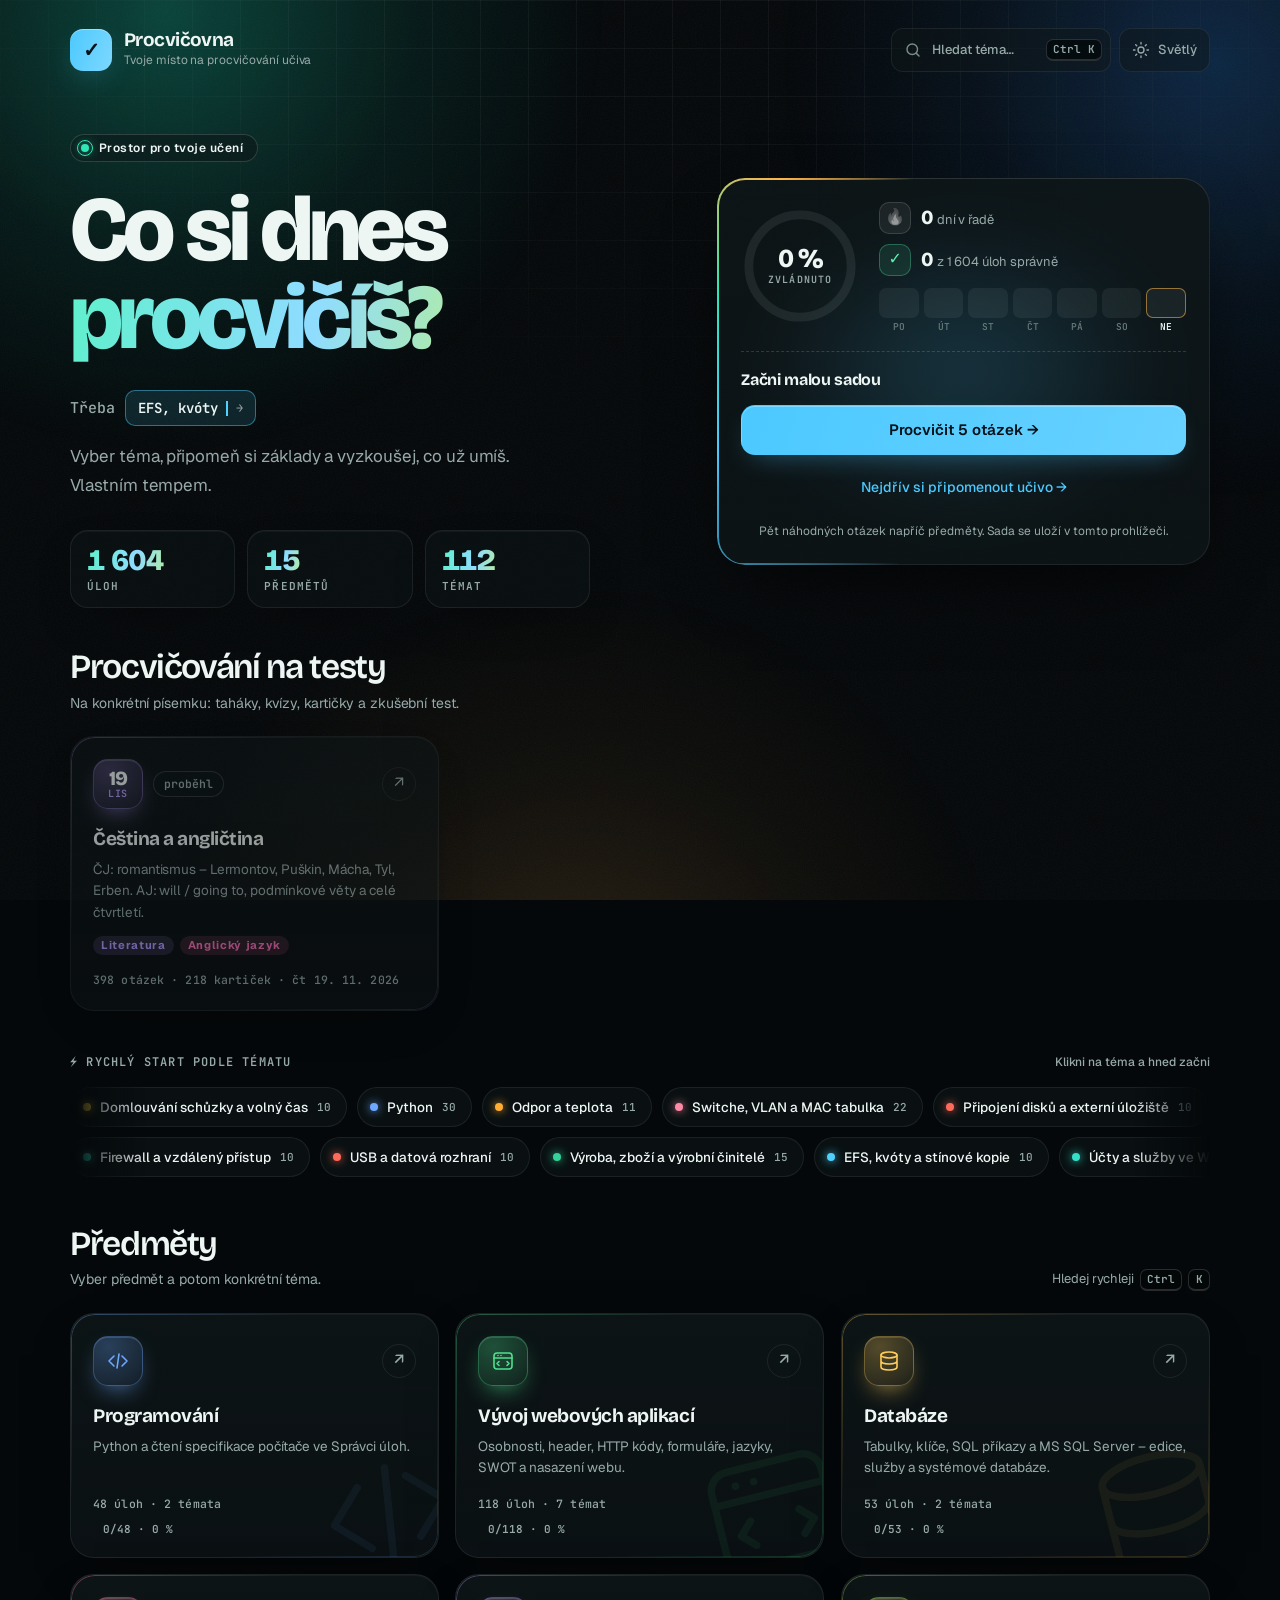
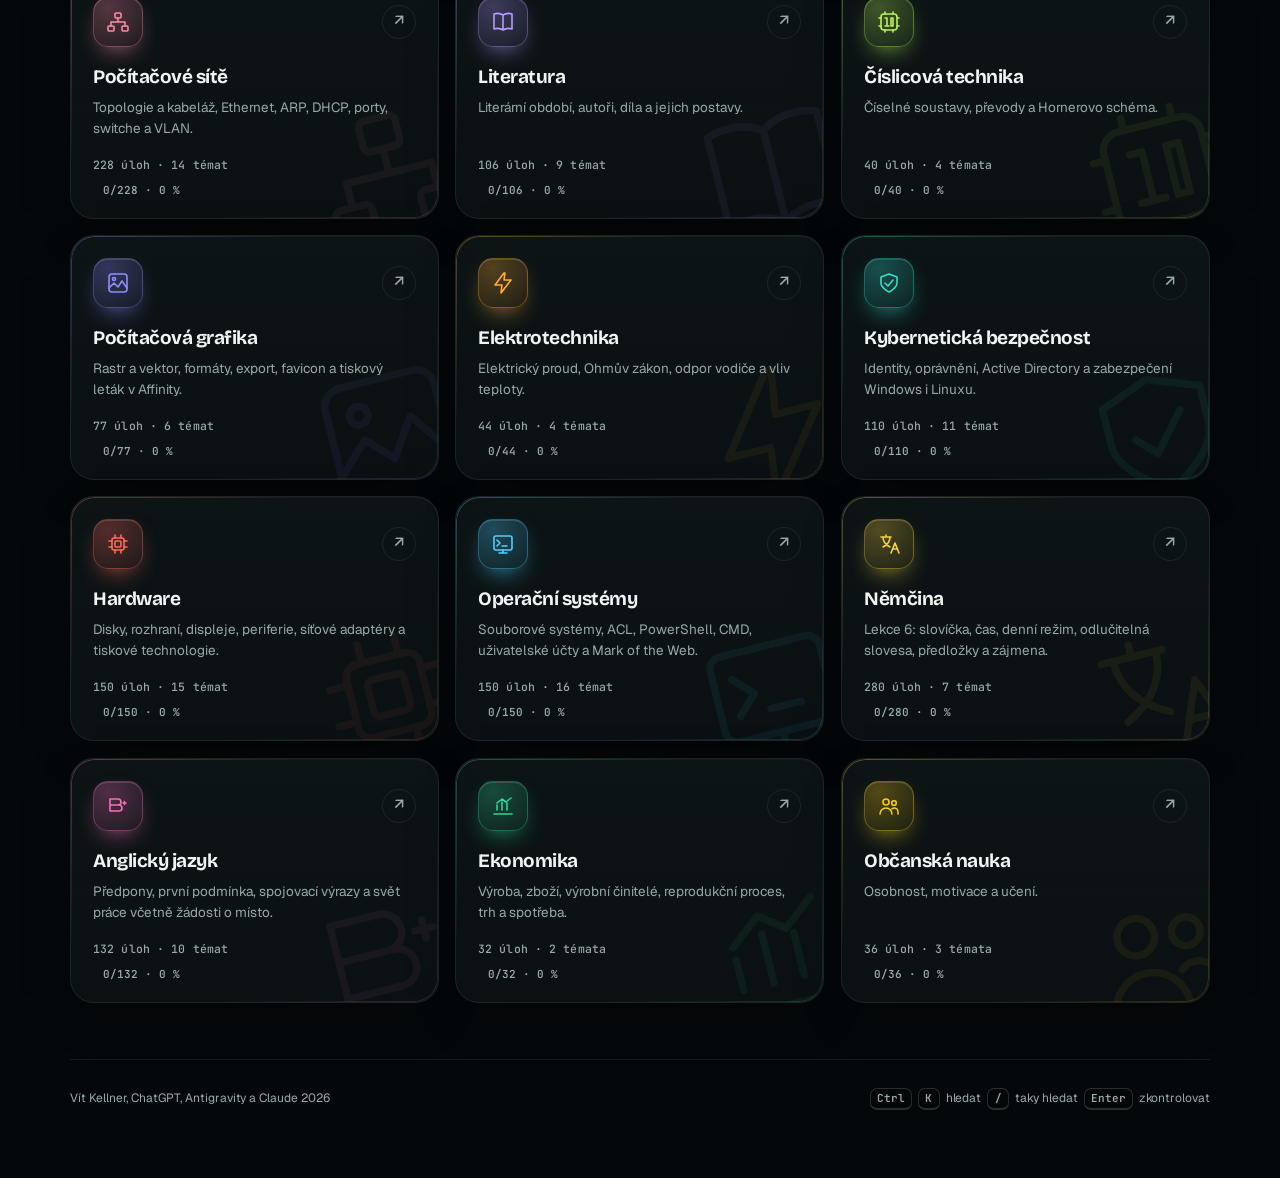
==== commit 06d0ae0d: "Sekce Procvičování na testy na úvodu a stránka testu ve vzhledu hlavní stránky Úvod: nová sekce s ka" ====
--- a/index.html
+++ b/index.html
@@ -245,7 +245,7 @@
   </style>
   <link rel="stylesheet" href="study-guides.css?v=1">
   <link rel="stylesheet" href="study-ux.css?v=1">
-  <link rel="stylesheet" href="appearance.css?v=6">
+  <link rel="stylesheet" href="appearance.css?v=7">
 </head>
 <body>
   <div class="bg-fx" aria-hidden="true"><div class="aurora a1"></div><div class="aurora a2"></div><div class="aurora a3"></div><div class="bg-grid"></div><div class="bg-noise"></div></div>
@@ -290,6 +290,11 @@
             <p id="resumeHint" class="small">Rozpracovaná sada se ukládá v tomto prohlížeči.</p>
           </div>
         </div>
+
+        <section class="section tests-section" id="testsSection" aria-labelledby="testsTitle">
+          <div class="section-head"><div><h2 id="testsTitle">Procvičování na testy</h2><p>Na konkrétní písemku: taháky, kvízy, kartičky a zkušební test.</p></div></div>
+          <div class="cards" id="testCards"></div>
+        </section>
 
         <section class="topic-strip" aria-labelledby="stripTitle">
           <div class="strip-head"><span id="stripTitle">⚡ Rychlý start podle tématu</span><span class="strip-hint">Klikni na téma a hned začni</span></div>
@@ -418,5 +423,7 @@
   <script src="study-ux.js?v=7"></script>
   <script src="study-guides.js?v=3"></script>
   <script src="effects.js?v=3"></script>
+  <script src="data/test_prep.js?v=1"></script>
+  <script src="test-prep.js?v=1"></script>
 </body>
 </html>
--- a/appearance.css
+++ b/appearance.css
@@ -256,6 +256,23 @@
 .mastery-fill{position:absolute;left:0;top:0;bottom:0;width:0;border-radius:99px;background:linear-gradient(90deg,color-mix(in srgb,var(--subject-color,var(--accent)) 55%,transparent),var(--subject-color,var(--accent)));box-shadow:0 0 12px var(--subject-color,var(--accent));transition:width 1.4s var(--ease)}
 .mastery-label{font:600 11px/1 var(--mono);color:var(--muted);white-space:nowrap;font-variant-numeric:tabular-nums}
 .card-mastery.done .mastery-label{color:var(--subject-text)}
+
+/* ---------- Procvičování na testy (data/test_prep.js, test-prep.js) ---------- */
+.tests-section{margin:0 0 44px}
+a.card{color:var(--text);text-decoration:none}
+.test-card .card-top{gap:10px;justify-content:flex-start}
+.test-card .card-arrow{margin-left:auto}
+.test-date{display:grid;place-items:center;align-content:center;width:50px;height:50px;border-radius:15px;color:var(--subject-color,var(--accent));background:radial-gradient(circle at 30% 20%,color-mix(in srgb,var(--subject-color,var(--accent)) 30%,transparent),color-mix(in srgb,var(--subject-color,var(--accent)) 8%,transparent));border:1px solid color-mix(in srgb,var(--subject-color,var(--accent)) 32%,transparent);box-shadow:0 10px 26px -12px var(--subject-color,var(--accent)),inset 0 1px 0 rgba(255,255,255,.14)}
+.test-date strong{font:800 20px/1 var(--display);letter-spacing:-.03em;color:var(--text)}
+.test-date span{font:600 10px/1.2 var(--mono);text-transform:uppercase;letter-spacing:.08em}
+.test-when{display:inline-flex;align-items:center;min-height:26px;padding:3px 10px;border-radius:999px;font:600 11.5px/1.2 var(--mono);color:var(--muted);border:1px solid var(--line2);background:color-mix(in srgb,var(--panel-solid) 55%,transparent)}
+.test-card.soon .test-when{color:var(--ink);background:var(--accent-3);border-color:transparent;box-shadow:0 6px 18px -8px var(--accent-3-glow)}
+.test-card.past{opacity:.62}
+.test-card.past:hover{opacity:1}
+.test-subjects{display:flex;flex-wrap:wrap;gap:6px;margin-top:12px}
+.test-archive{grid-column:1/-1;margin-top:4px}
+.test-archive summary{cursor:pointer;color:var(--muted);font-size:14px;padding:6px 0}
+.test-archive .cards{margin-top:12px}
 
 /* ---------- Výběr tématu ---------- */
 #topicsView{padding-top:28px}
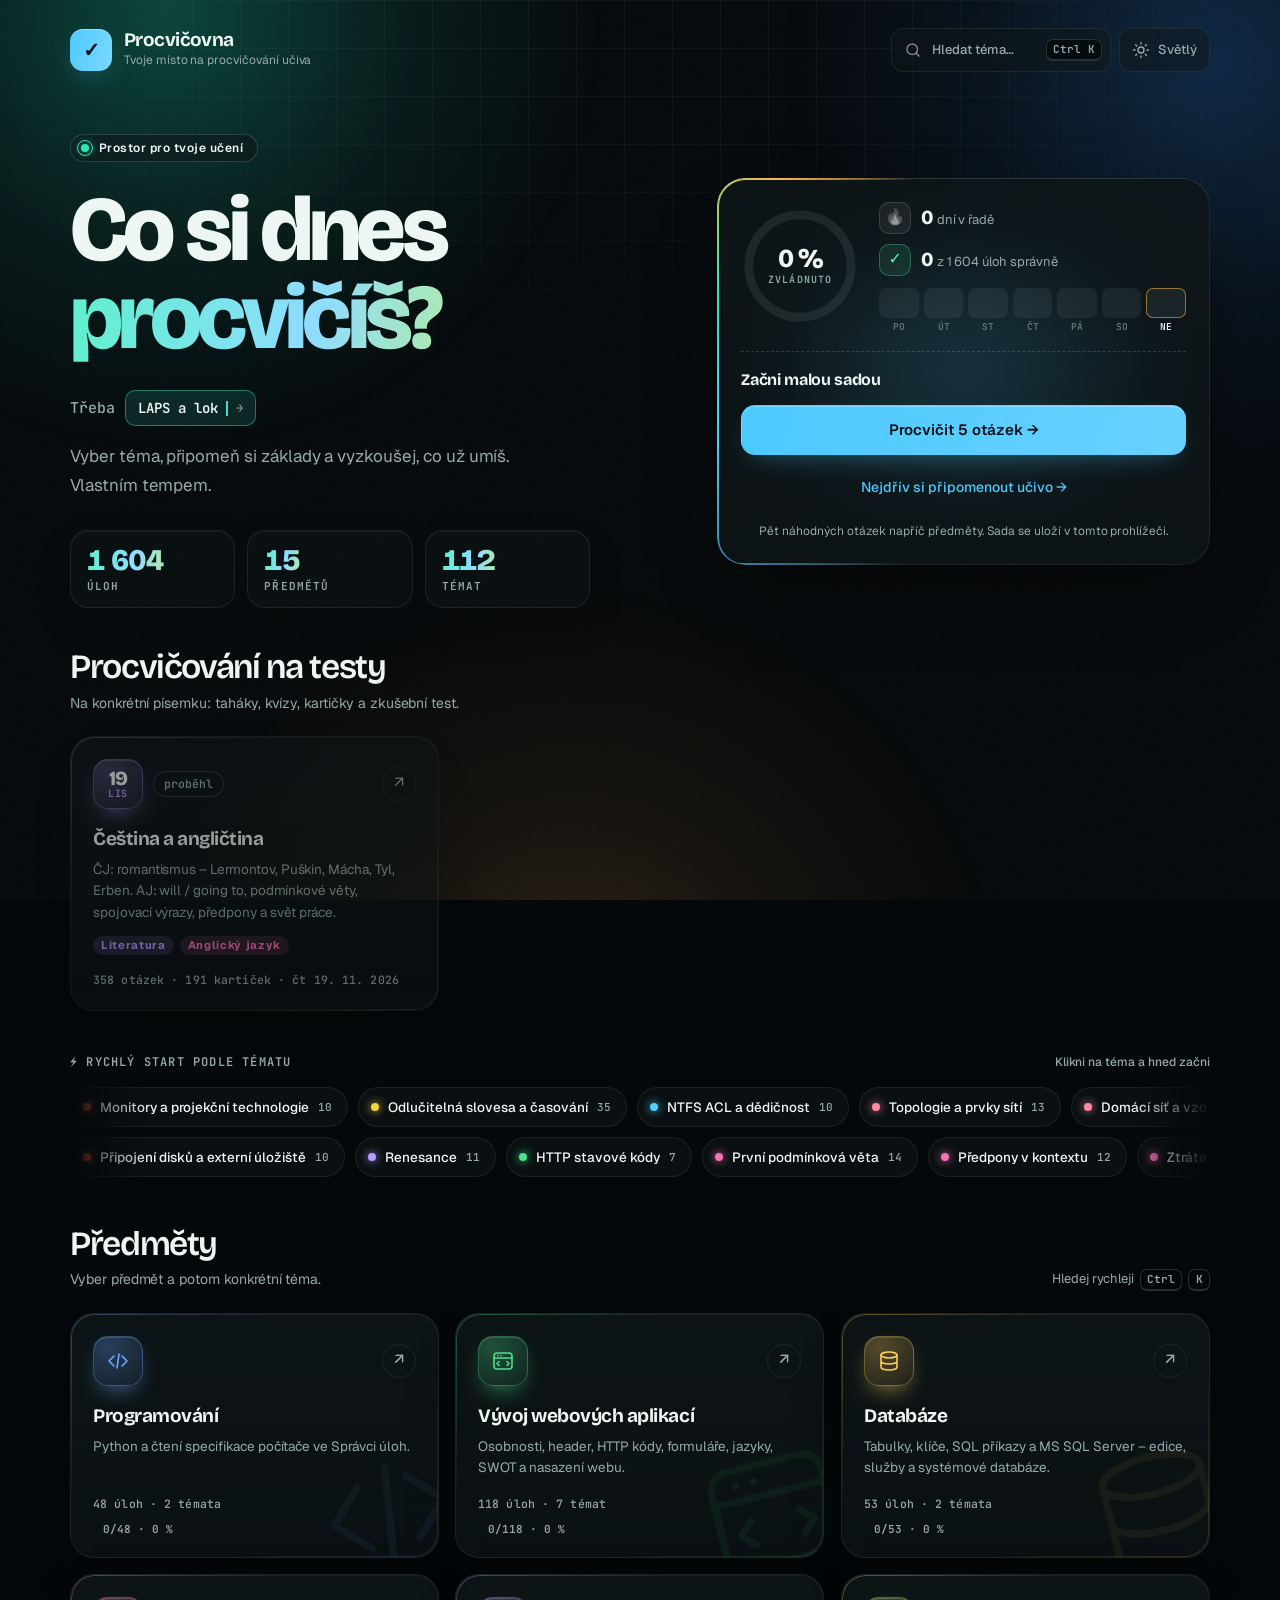
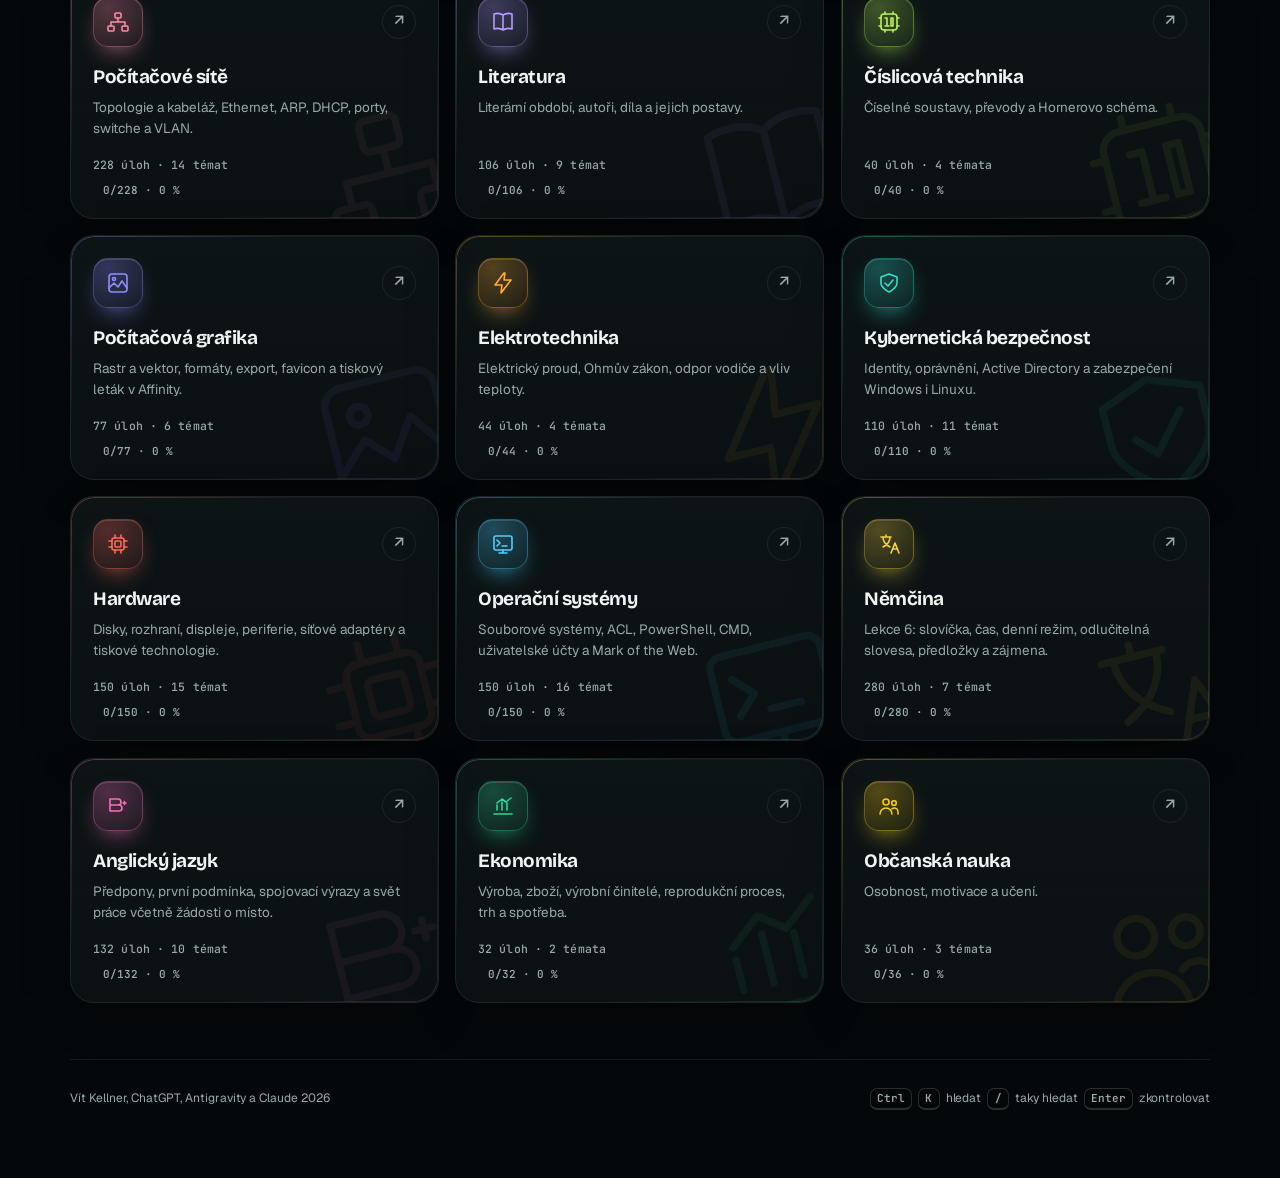
==== commit d1981640: "Testy 19. 11.: procvičení všech témat, z AJ pryč Poslechy a Formální dopis U ČJ i AJ nová volba Všec" ====
--- a/index.html
+++ b/index.html
@@ -423,7 +423,7 @@
   <script src="study-ux.js?v=7"></script>
   <script src="study-guides.js?v=3"></script>
   <script src="effects.js?v=3"></script>
-  <script src="data/test_prep.js?v=1"></script>
+  <script src="data/test_prep.js?v=2"></script>
   <script src="test-prep.js?v=1"></script>
 </body>
 </html>
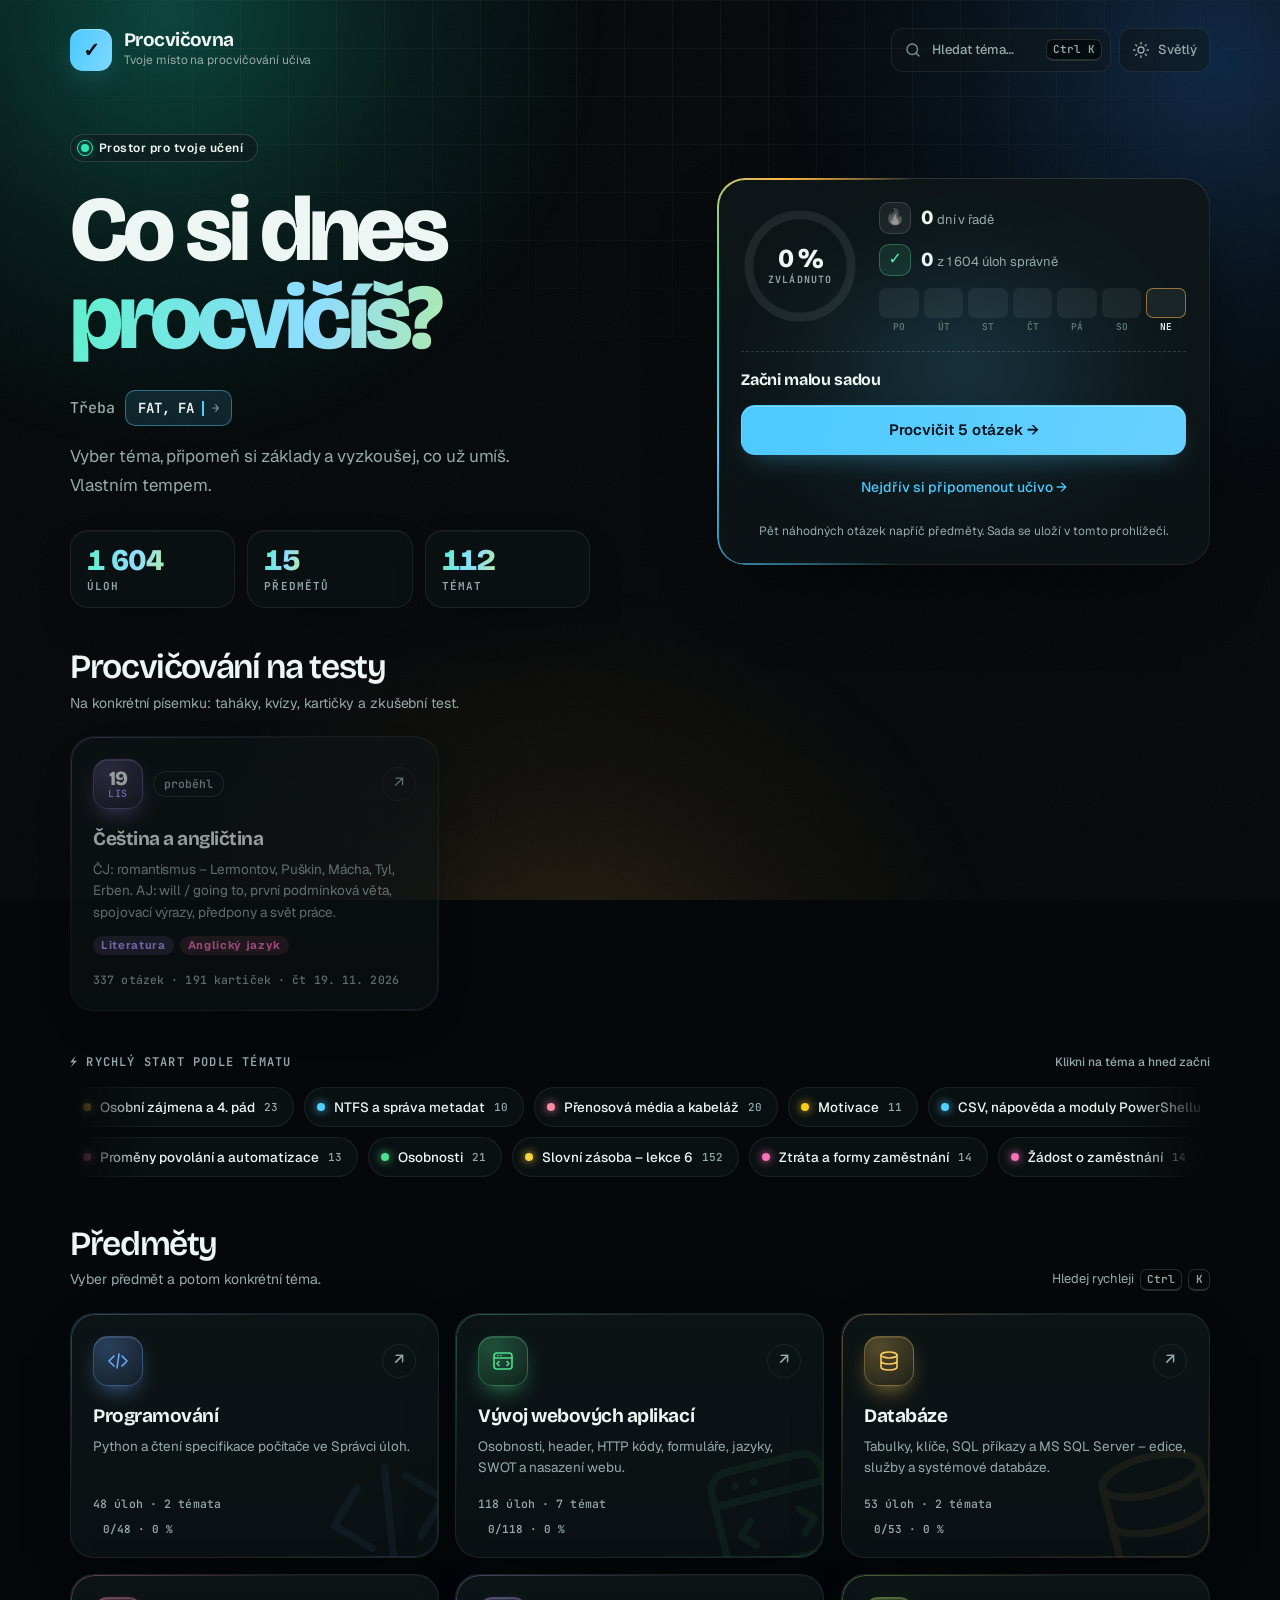
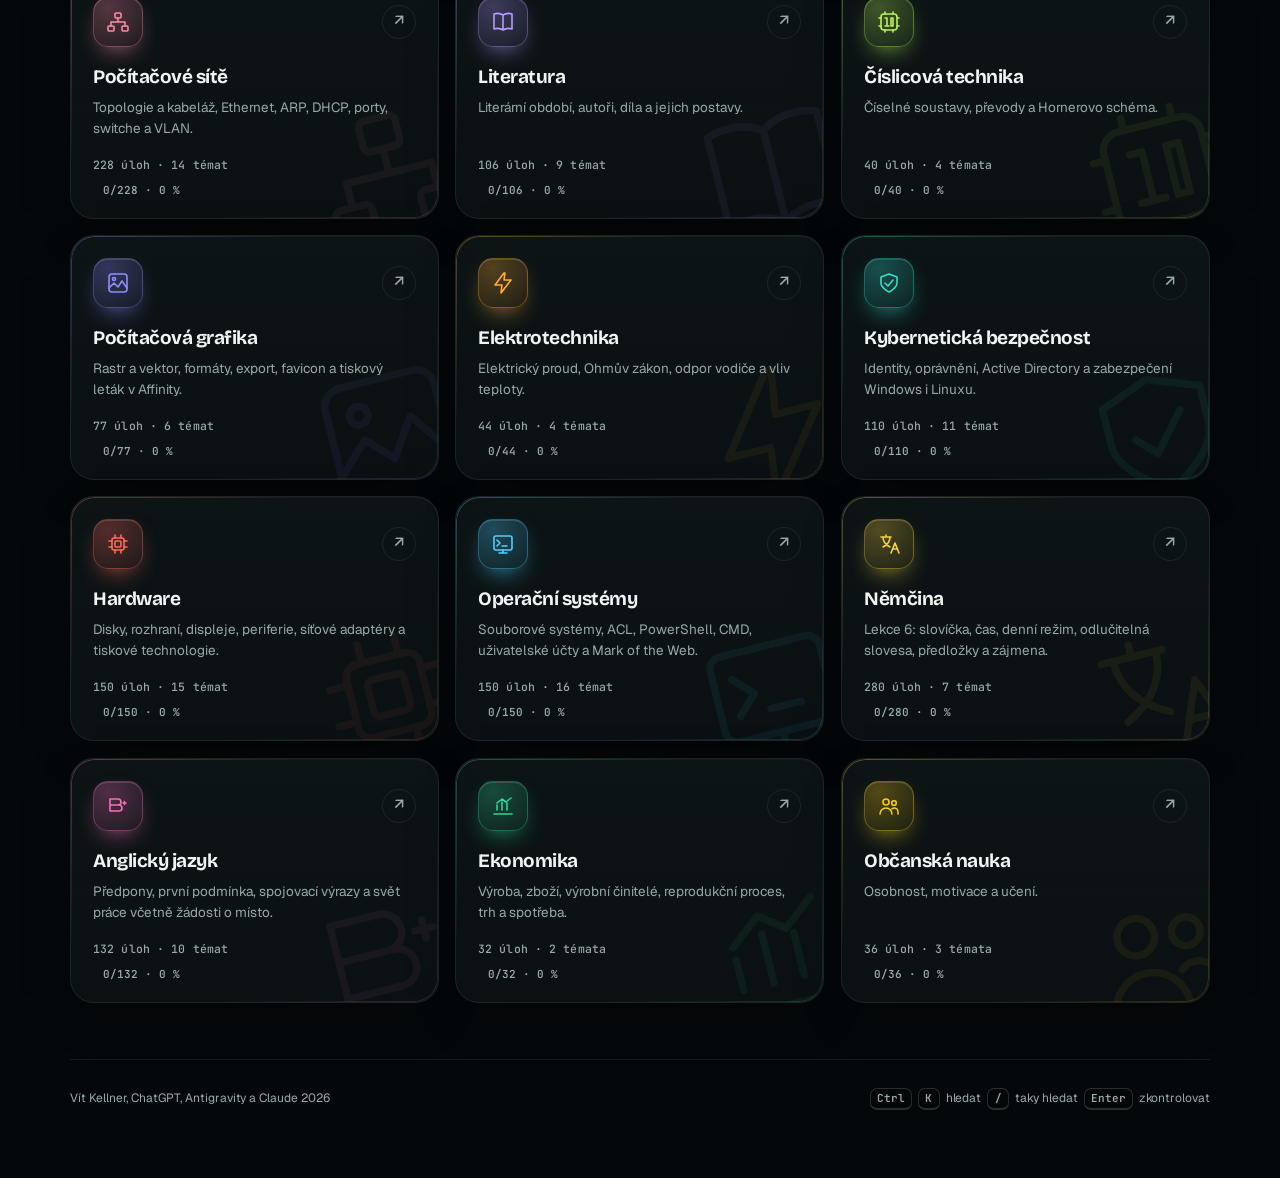
==== commit 8fd819c9: "Testy 19. 11.: AJ podmínkové věty jen podle zápisů, jasnější otázka s despite AJ téma přejmenované n" ====
--- a/index.html
+++ b/index.html
@@ -423,7 +423,7 @@
   <script src="study-ux.js?v=7"></script>
   <script src="study-guides.js?v=3"></script>
   <script src="effects.js?v=3"></script>
-  <script src="data/test_prep.js?v=2"></script>
+  <script src="data/test_prep.js?v=3"></script>
   <script src="test-prep.js?v=1"></script>
 </body>
 </html>
